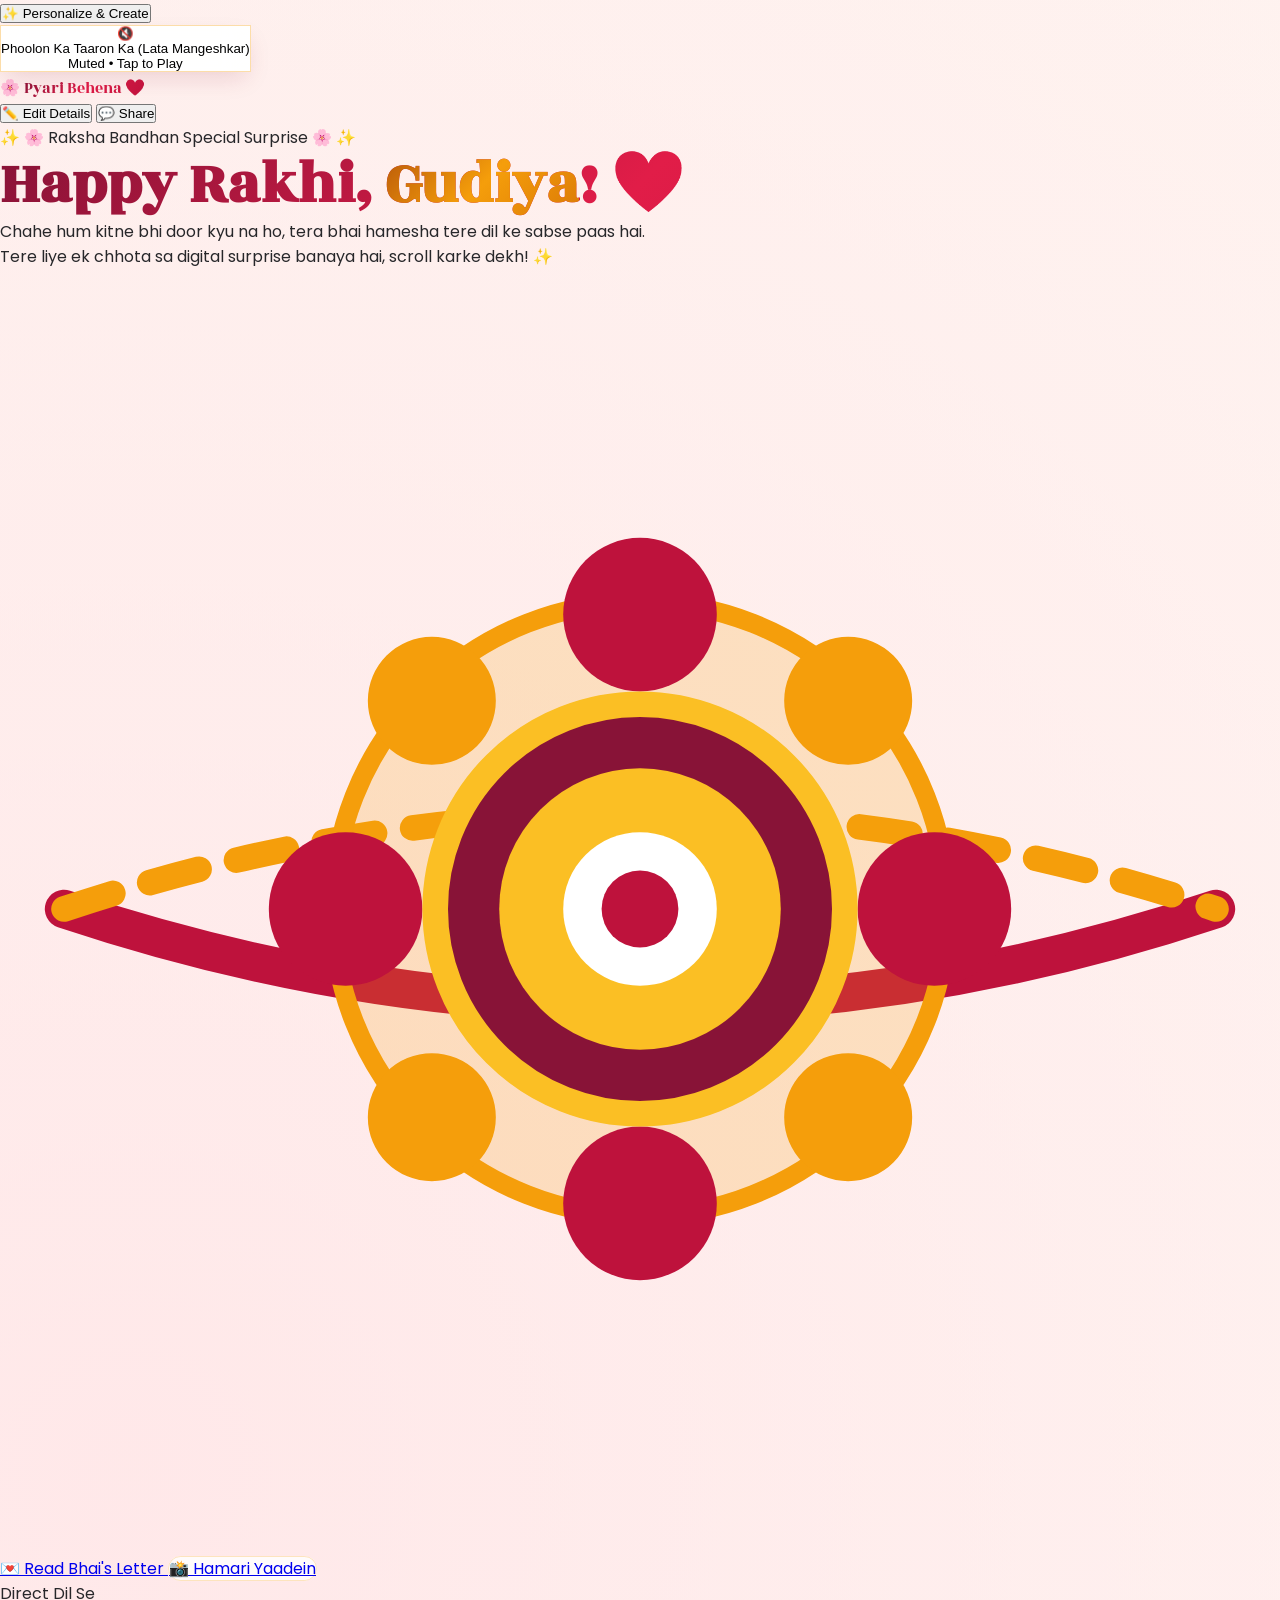
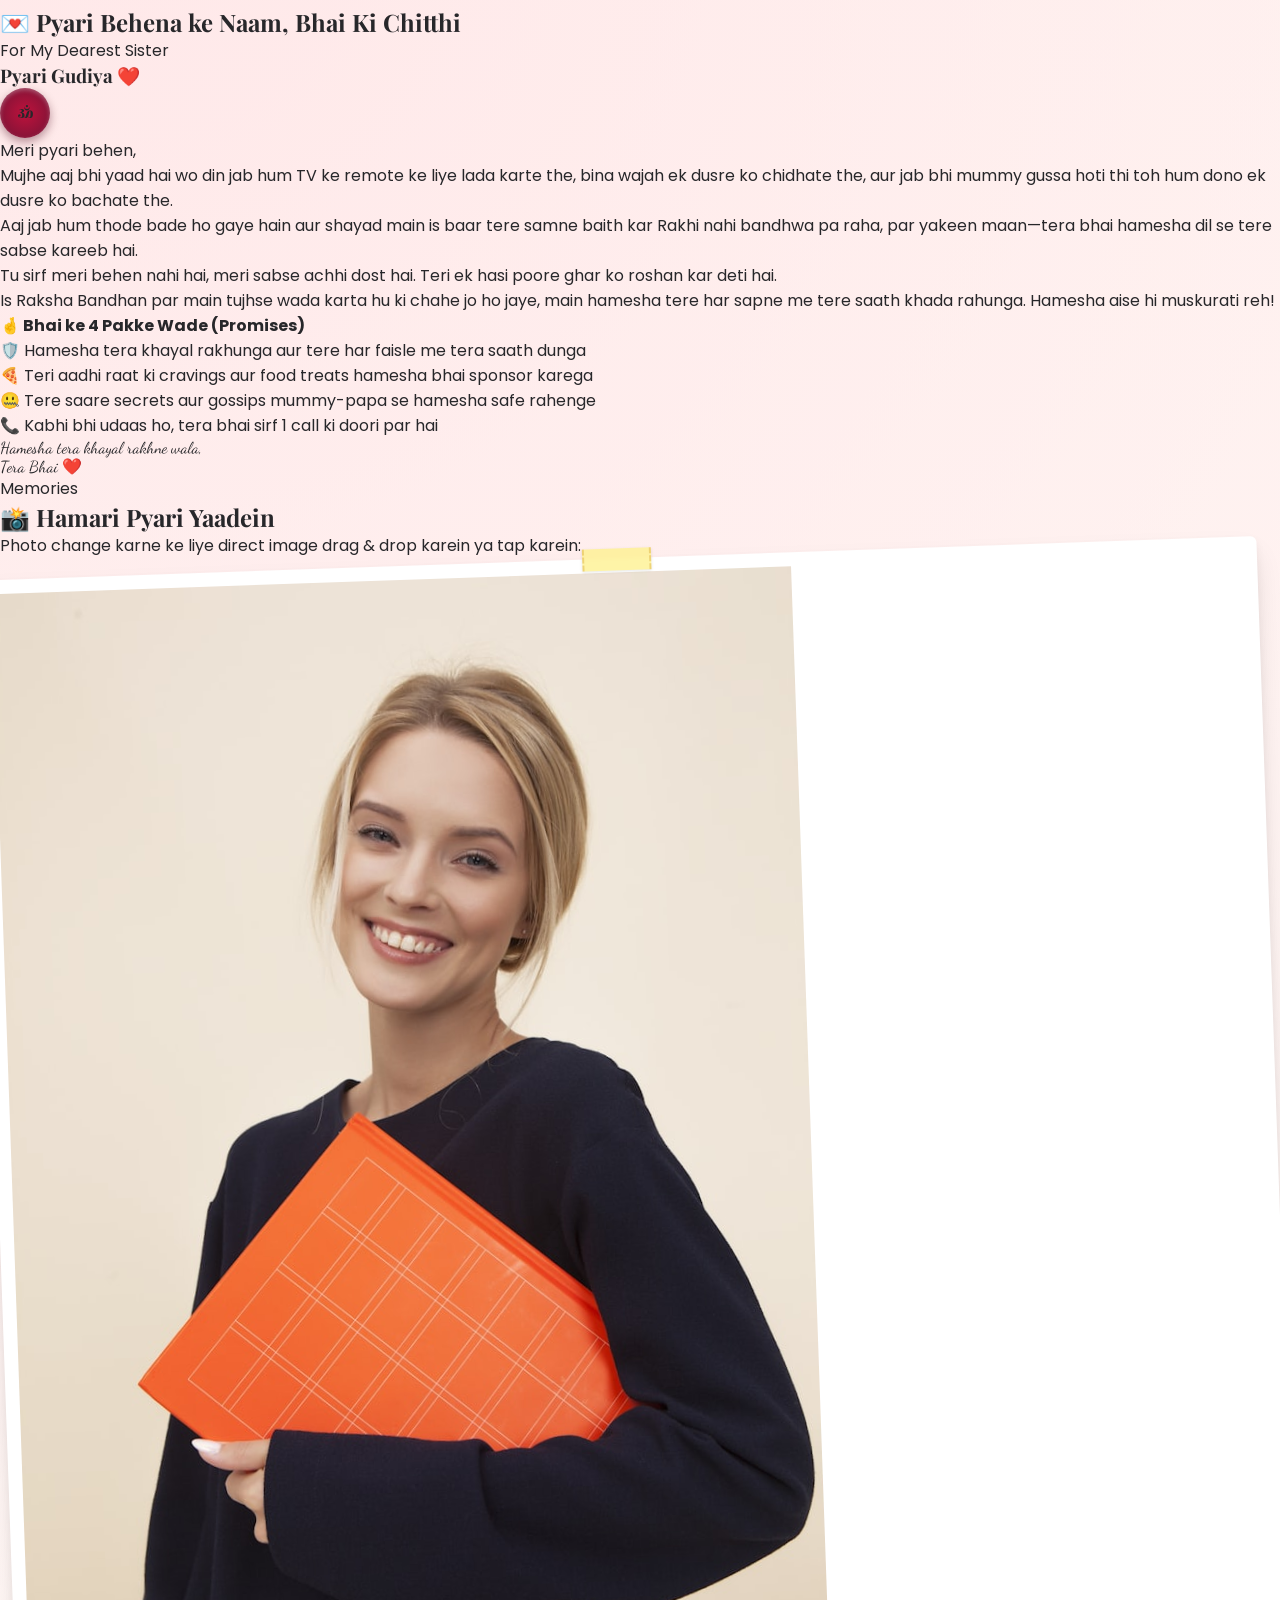
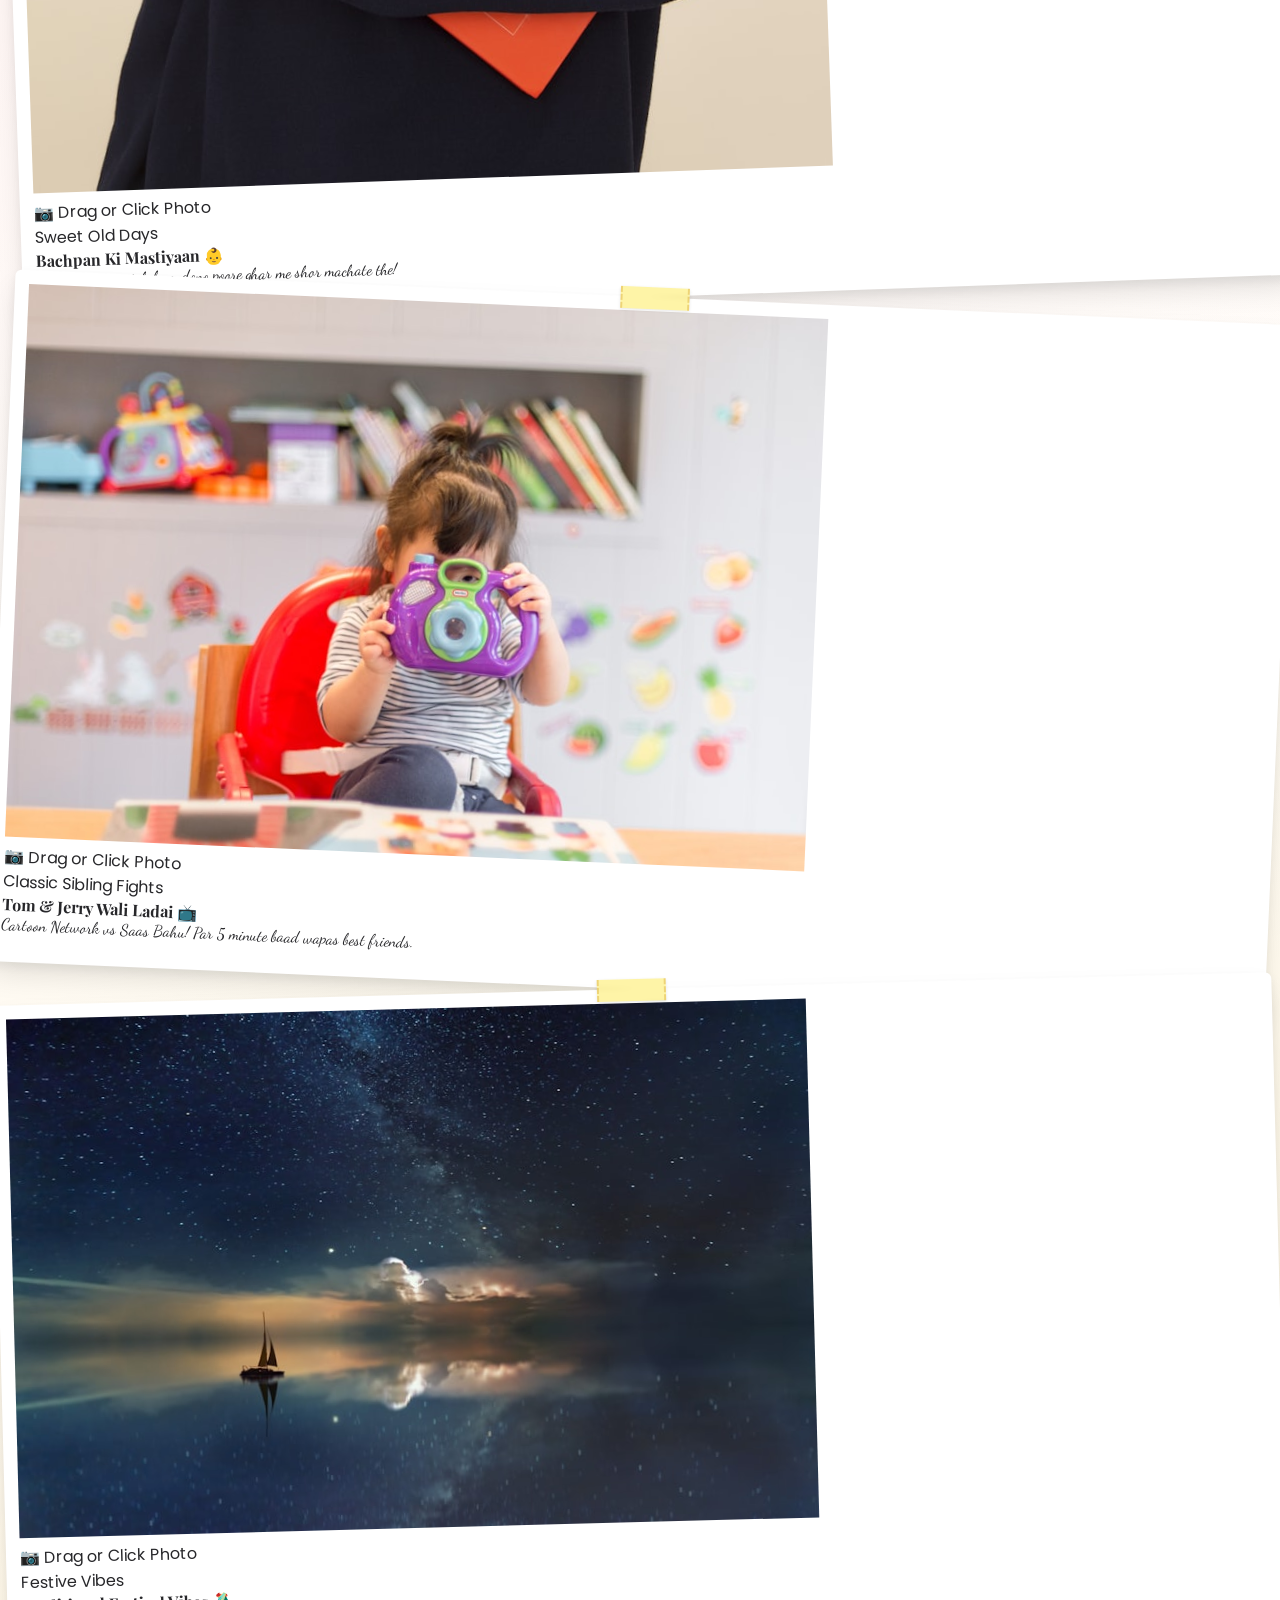
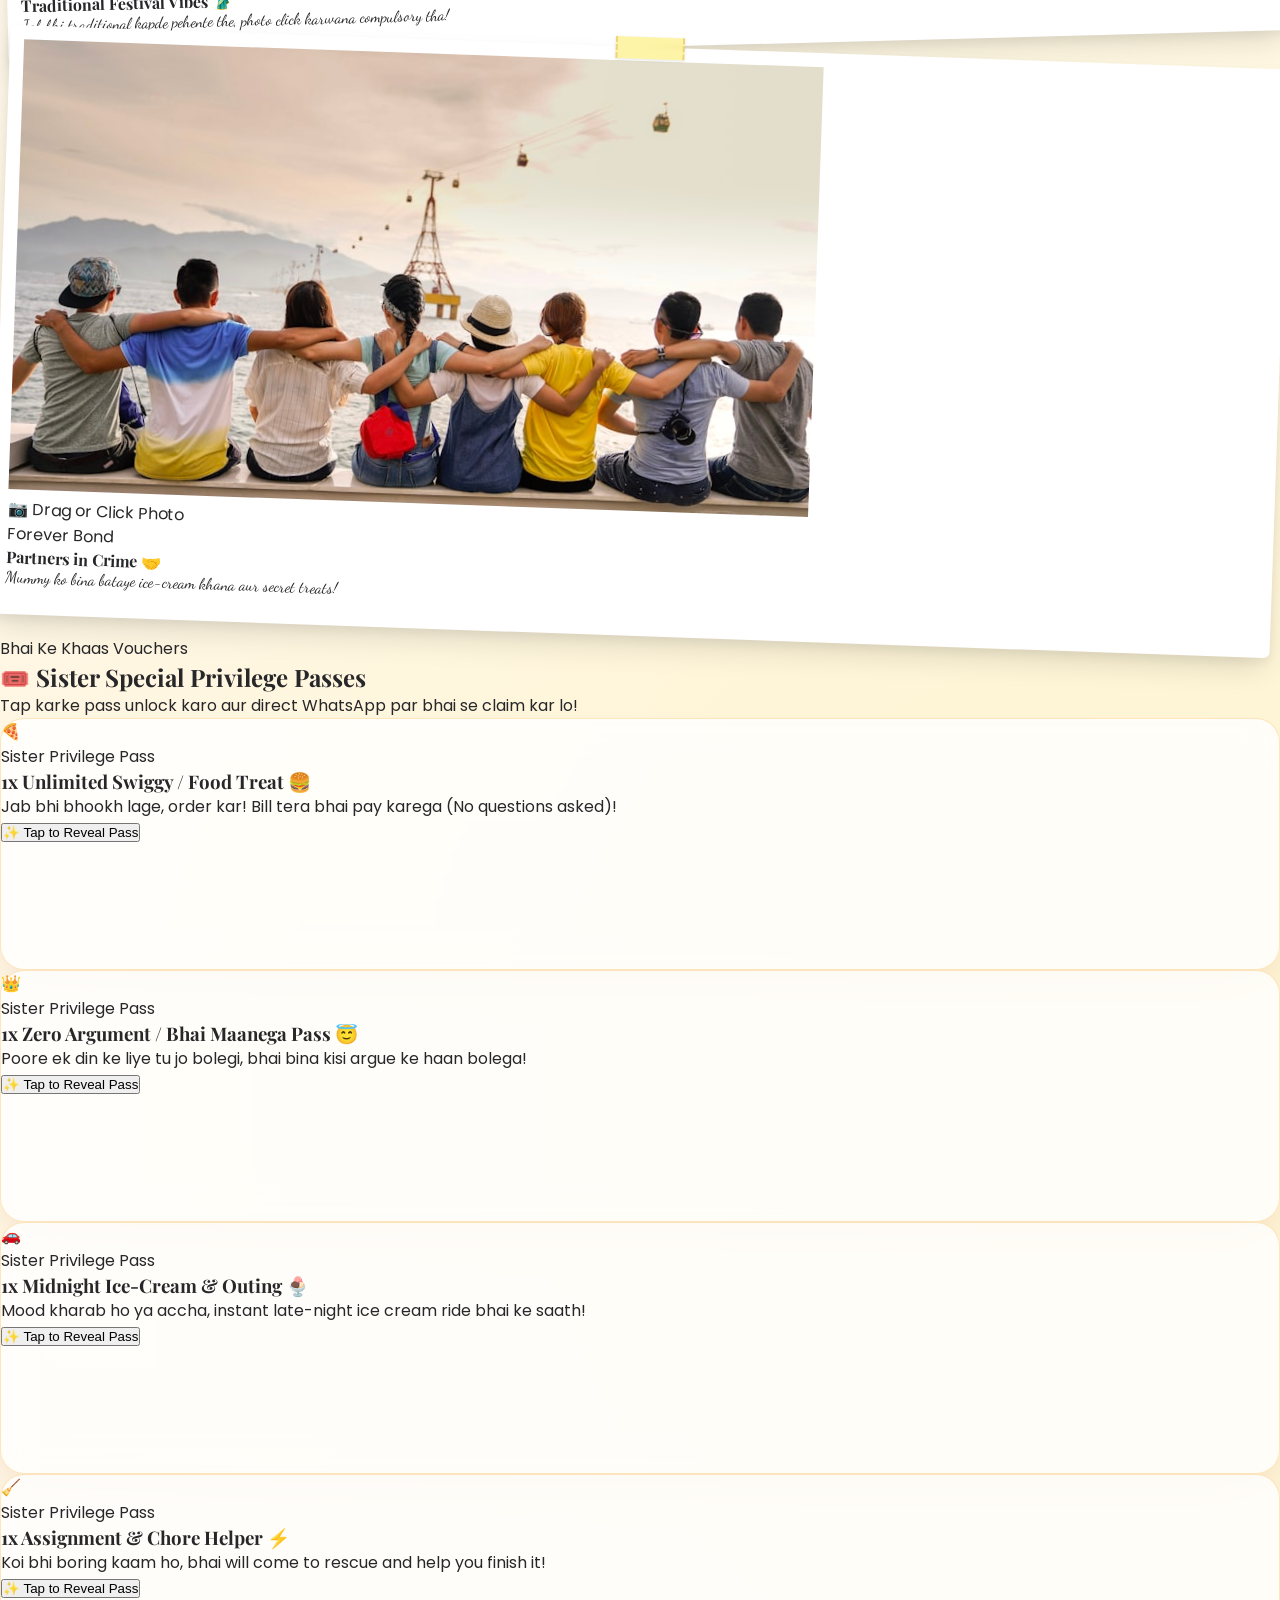
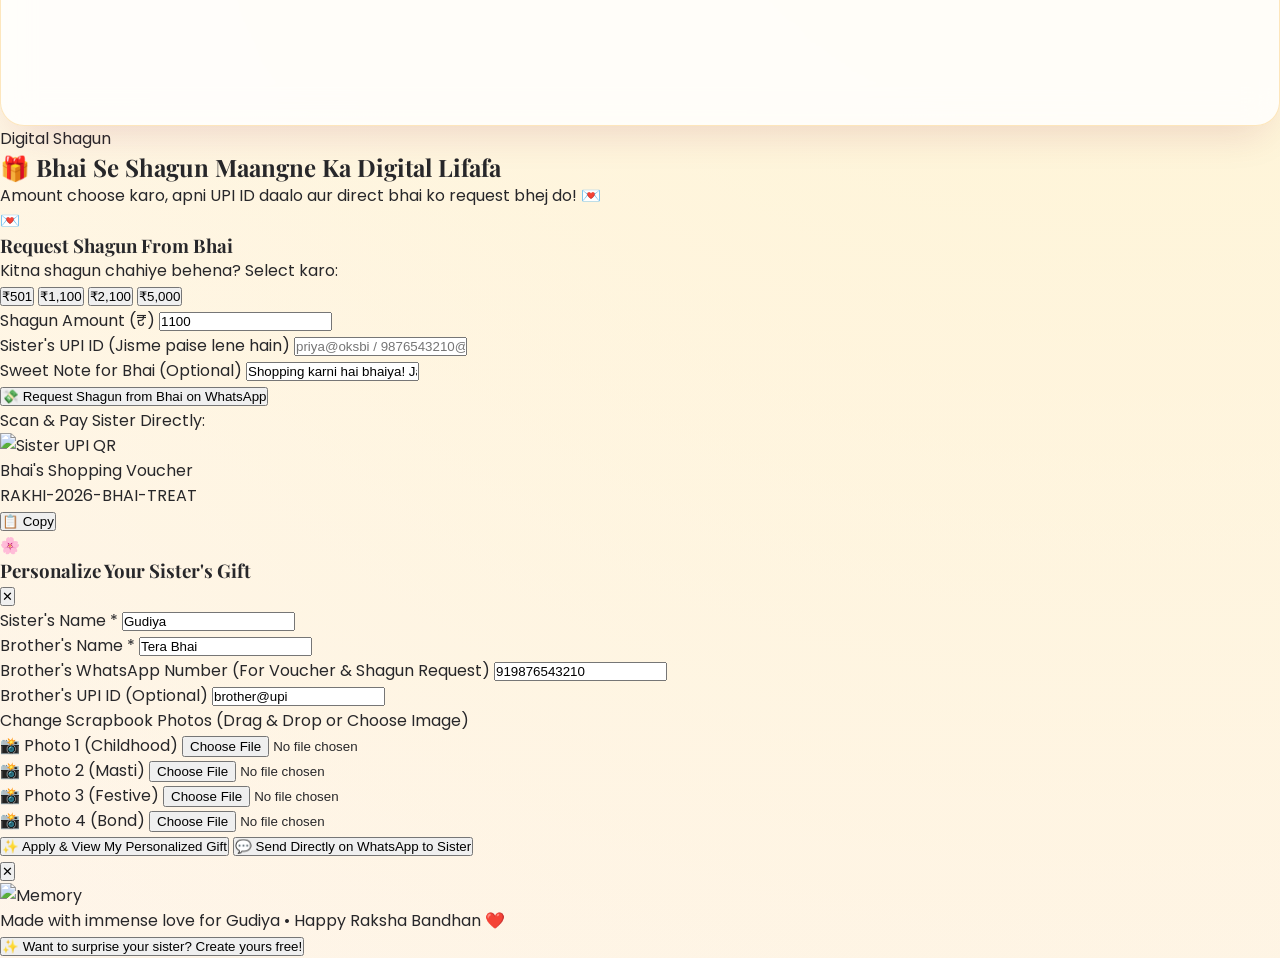
==== index.html @ a9d1ea38 "Add native Drag & Drop photo replacement and interactive Shagun UPI Request system with 1-tap auto-p" ====
<!DOCTYPE html>
<html lang="en">
<head>
  <meta charset="UTF-8">
  <meta name="viewport" content="width=device-width, initial-scale=1.0">
  <title>Happy Raksha Bandhan, Meri Pyari Behena! 🌸</title>

  <!-- Primary Meta Tags -->
  <meta name="title" content="Happy Raksha Bandhan, Meri Pyari Behena! 🌸">
  <meta name="description" content="A special digital Raksha Bandhan surprise from your brother with lots of love, memories, and treat vouchers!">
  <meta name="theme-color" content="#881337">

  <!-- Open Graph / Facebook / WhatsApp -->
  <meta property="og:type" content="website">
  <meta property="og:url" content="https://givemehat.github.io/PyariBehena/">
  <meta property="og:title" content="Happy Raksha Bandhan, Meri Pyari Behena! 🌸">
  <meta property="og:description" content="A special digital Raksha Bandhan surprise from your brother with lots of love, memories, and treat vouchers!">
  <meta property="og:image" content="assets/images/photo1.jpg">

  <!-- Twitter -->
  <meta property="twitter:card" content="summary_large_image">
  <meta property="twitter:url" content="https://givemehat.github.io/PyariBehena/">
  <meta property="twitter:title" content="Happy Raksha Bandhan, Meri Pyari Behena! 🌸">
  <meta property="twitter:description" content="A special digital Raksha Bandhan surprise from your brother with lots of love, memories, and treat vouchers!">
  <meta property="twitter:image" content="assets/images/photo1.jpg">

  <!-- Google Fonts -->
  <link rel="preconnect" href="https://fonts.googleapis.com">
  <link rel="preconnect" href="https://fonts.gstatic.com" crossorigin>
  <link href="https://fonts.googleapis.com/css2?family=Cinzel+Decorative:wght@700&family=Dancing+Script:wght@600;700&family=Playfair+Display:ital,wght@0,600;0,800;1,400&family=Poppins:wght@300;400;500;600;700&family=Rozha+One&display=swap" rel="stylesheet">

  <!-- Tailwind CSS CDN -->
  <script src="https://cdn.tailwindcss.com"></script>
  <script>
    tailwind.config = {
      theme: {
        extend: {
          colors: {
            maroon: {
              700: '#be123c',
              800: '#881337',
              900: '#4c0519',
            },
            gold: {
              400: '#fbbf24',
              500: '#f59e0b',
              600: '#d97706',
            }
          }
        }
      }
    }
  </script>

  <!-- Canvas Confetti CDN -->
  <script src="https://cdn.jsdelivr.net/npm/canvas-confetti@1.9.3/dist/confetti.browser.min.js"></script>

  <!-- Custom Stylesheets -->
  <link rel="stylesheet" href="css/style.css">
  <link rel="stylesheet" href="css/animations.css">
</head>

<body class="festive-bg relative text-zinc-800 antialiased selection:bg-rose-500 selection:text-white pb-20">

  <!-- Falling Flower Petals Canvas -->
  <canvas id="petalCanvas"></canvas>

  <!-- ==========================================
       FLOATING PERSONALIZE & CREATE BUTTON
       ========================================== -->
  <div class="fixed bottom-5 left-5 z-50">
    <button onclick="window.rakhiApp.openPersonalizeModal()" class="px-4 py-2.5 bg-gradient-to-r from-rose-700 to-amber-600 hover:from-rose-800 hover:to-amber-700 text-white font-bold text-xs rounded-full shadow-2xl flex items-center gap-2 border border-amber-300 hover:scale-105 active:scale-95 transition-all">
      <span class="text-sm">✨</span>
      <span>Personalize & Create</span>
    </button>
  </div>

  <!-- ==========================================
       FLOATING SIBLING SOUNDTRACK
       ========================================== -->
  <div class="fixed bottom-5 right-5 z-50">
    <button id="floatingAudioToggle" class="audio-player-pill px-4 py-2.5 rounded-full flex items-center gap-3 border shadow-xl hover:scale-105 active:scale-95 transition-all bg-white/95">
      <div id="audioStatusIcon" class="text-xl">🎵</div>
      <div class="text-left hidden sm:block">
        <p id="audioTrackTitle" class="text-[10px] uppercase font-bold tracking-wider text-rose-600 truncate max-w-[140px]">Phoolon Ka Taaron Ka</p>
        <p id="audioButtonSubtext" class="text-xs font-semibold text-zinc-700">Playing • Tap to Mute</p>
      </div>
    </button>
  </div>

  <!-- ==========================================
       TOP BAR
       ========================================== -->
  <header class="w-full sticky top-0 z-40 backdrop-blur-md bg-white/80 border-b border-amber-200/50 px-4 py-3.5 shadow-sm">
    <div class="max-w-4xl mx-auto flex items-center justify-between">
      <div class="flex items-center gap-2">
        <span class="text-2xl animate-spin-slow">🌸</span>
        <span class="font-decorative text-lg md:text-xl font-bold maroon-gradient-text">
          Pyari Behena <span class="text-amber-600 text-sm font-sans font-semibold">❤️</span>
        </span>
      </div>

      <div class="flex items-center gap-3">
        <button onclick="window.rakhiApp.openPersonalizeModal()" class="px-3 py-1.5 bg-rose-50 hover:bg-rose-100 text-rose-700 border border-rose-200 text-xs font-bold rounded-lg transition flex items-center gap-1">
          <span>✏️</span> Edit Details
        </button>
        <button onclick="window.rakhiApp.shareOnWhatsApp()" class="hidden sm:flex items-center gap-1 px-3 py-1.5 bg-emerald-600 hover:bg-emerald-700 text-white text-xs font-bold rounded-lg shadow transition">
          <span>💬</span> Share
        </button>
      </div>
    </div>
  </header>

  <!-- ==========================================
       HERO: PERSONAL BROTHER GREETING
       ========================================== -->
  <section class="relative max-w-4xl mx-auto pt-10 pb-12 px-4 text-center">
    <!-- Heartfelt Sibling Badge -->
    <div class="inline-flex items-center gap-2 px-4 py-1.5 rounded-full bg-gradient-to-r from-rose-100 via-amber-50 to-rose-100 border border-amber-300 shadow-sm text-xs font-semibold text-rose-800 mb-5 animate-float">
      <span>✨</span>
      <span id="heroBadgeText" class="conf-relation-badge">World's Best Sister Ever 👑</span>
      <span>✨</span>
    </div>

    <!-- Main Heading (Fluid Responsive) -->
    <h1 id="heroHeading" class="fluid-heading font-bold font-decorative maroon-gradient-text tracking-wide mb-3">
      Happy Rakhi, <span class="conf-sister-name gold-gradient-text">Gudiya</span>! 🌸
    </h1>

    <p id="heroTagline" class="text-base sm:text-lg text-zinc-700 font-medium max-w-xl mx-auto mb-2 leading-relaxed">
      Chahe hum kitne bhi door kyu na ho, tera bhai hamesha tere dil ke sabse paas hai! ❤️
    </p>

    <p id="heroSubtext" class="text-xs sm:text-sm text-zinc-500 max-w-md mx-auto mb-6 italic">
      Tere liye ek chhota sa digital surprise banaya hai, scroll karke dekh... ✨
    </p>

    <!-- Silk Rakhi SVG Animation -->
    <div class="relative w-44 h-44 md:w-52 md:h-52 mx-auto my-2 flex items-center justify-center">
      <div class="absolute inset-0 rounded-full bg-gradient-to-tr from-amber-400/30 to-rose-400/30 blur-2xl animate-pulse-gold"></div>
      <div class="relative z-10 animate-float">
        <svg class="w-40 h-40 md:w-48 md:h-48 drop-shadow-2xl" viewBox="0 0 200 200" fill="none" xmlns="http://www.w3.org/2000/svg">
          <path d="M10 100 Q 100 130 190 100" stroke="#be123c" stroke-width="6" stroke-linecap="round" />
          <path d="M10 100 Q 100 70 190 100" stroke="#f59e0b" stroke-width="4" stroke-linecap="round" stroke-dasharray="8 6" />
          
          <circle cx="100" cy="100" r="48" fill="#f59e0b" fill-opacity="0.2" stroke="#f59e0b" stroke-width="3" />
          <g transform="rotate(0 100 100)">
            <circle cx="100" cy="54" r="12" fill="#be123c" />
            <circle cx="100" cy="146" r="12" fill="#be123c" />
            <circle cx="54" cy="100" r="12" fill="#be123c" />
            <circle cx="146" cy="100" r="12" fill="#be123c" />
          </g>
          <g transform="rotate(45 100 100)">
            <circle cx="100" cy="54" r="10" fill="#f59e0b" />
            <circle cx="100" cy="146" r="10" fill="#f59e0b" />
            <circle cx="54" cy="100" r="10" fill="#f59e0b" />
            <circle cx="146" cy="100" r="10" fill="#f59e0b" />
          </g>

          <circle cx="100" cy="100" r="32" fill="#881337" stroke="#fbbf24" stroke-width="4" />
          <circle cx="100" cy="100" r="22" fill="#fbbf24" />
          <circle cx="100" cy="100" r="12" fill="#ffffff" />
          <circle cx="100" cy="100" r="6" fill="#be123c" />
        </svg>
      </div>
    </div>

    <!-- Action Buttons -->
    <div class="flex flex-wrap items-center justify-center gap-3.5 mt-4">
      <a href="#letterSection" class="px-6 py-3 bg-gradient-to-r from-rose-600 to-amber-500 hover:from-rose-700 hover:to-amber-600 text-white font-semibold text-xs sm:text-sm rounded-full shadow-lg hover:shadow-xl transition-all transform hover:-translate-y-0.5 flex items-center gap-2">
        <span>💌 Read Bhai's Letter</span>
      </a>
      <a href="#memoriesSection" class="px-6 py-3 glass-card text-rose-800 font-semibold text-xs sm:text-sm rounded-full border border-amber-300 hover:border-rose-400 hover:bg-rose-50 transition-all flex items-center gap-2">
        <span>📸 Hamari Yaadein</span>
      </a>
    </div>
  </section>

  <!-- ==========================================
       "EK PYARA SA SANDESH" - BHAI KI CHITTHI
       ========================================== -->
  <section id="letterSection" class="max-w-3xl mx-auto py-12 px-4">
    <div class="text-center mb-6">
      <span class="text-xs font-bold uppercase tracking-widest text-rose-700 bg-rose-100 px-3 py-1 rounded-full border border-rose-300">
        Direct Dil Se
      </span>
      <h2 class="text-2xl sm:text-3xl font-bold font-heading text-zinc-900 mt-2">
        💌 Pyari Behena ke Naam, Bhai Ki Chitthi
      </h2>
    </div>

    <div class="relative bg-[#fffdfa] rounded-3xl p-6 sm:p-10 border-2 border-amber-200 shadow-xl">
      <!-- Letter Header -->
      <div class="flex items-center justify-between border-b border-amber-100 pb-3 mb-5">
        <div>
          <span id="letterTag" class="text-[10px] font-bold uppercase tracking-wider text-rose-600 bg-rose-50 px-2.5 py-0.5 rounded border border-rose-200">
            For My Dearest Sister
          </span>
          <h3 class="font-heading font-bold text-base sm:text-lg text-zinc-900 mt-1">
            Pyari <span class="conf-sister-name">Gudiya</span> ❤️
          </h3>
        </div>
        <div class="wax-seal" title="Seal of Love">
          <span class="text-white font-decorative font-bold text-sm">ॐ</span>
        </div>
      </div>

      <!-- Letter Body -->
      <div id="letterBodyContent" class="space-y-3.5 text-zinc-700 leading-relaxed font-sans text-sm sm:text-base">
        <!-- Dynamic paragraphs from config.js -->
      </div>

      <!-- Brotherly Promises -->
      <div class="mt-6 pt-5 border-t border-dashed border-amber-200">
        <h4 id="letterPromisesHeader" class="text-xs font-bold uppercase tracking-wider text-amber-800 mb-2.5">
          🤞 Bhai ke 4 Pakke Wade (Promises)
        </h4>
        <ul id="letterPromisesList" class="grid grid-cols-1 sm:grid-cols-2 gap-2.5">
          <!-- Dynamic promises from config.js -->
        </ul>
      </div>

      <!-- Signature -->
      <div class="mt-7 text-right font-handwriting">
        <p class="text-zinc-500 text-xs sm:text-sm">Hamesha tera khayal rakhne wala,</p>
        <p id="letterSignature" class="conf-brother-name text-2xl sm:text-3xl font-bold text-rose-700 mt-0.5">
          Tera Bhai ❤️
        </p>
      </div>
    </div>
  </section>

  <!-- ==========================================
       HAMARI YAADEIN (DRAG & DROP POLAROID SCRAPBOOK)
       ========================================== -->
  <section id="memoriesSection" class="max-w-5xl mx-auto py-12 px-4">
    <div class="text-center mb-8">
      <span class="text-xs font-bold uppercase tracking-widest text-amber-700 bg-amber-100 px-3 py-1 rounded-full border border-amber-300">
        Memories
      </span>
      <h2 class="text-2xl sm:text-3xl font-bold font-heading text-zinc-900 mt-2">
        📸 Hamari Pyari Yaadein
      </h2>
      <p class="text-xs sm:text-sm text-zinc-600 max-w-md mx-auto mt-1">
        Photo change karne ke liye direct image drag & drop karein ya tap karein:
      </p>
    </div>

    <div id="memoriesGrid" class="grid grid-cols-1 sm:grid-cols-2 lg:grid-cols-4 gap-6">
      <!-- Dynamic memories rendered via js/app.js with drag & drop support -->
    </div>
  </section>

  <!-- ==========================================
       BHAI KE VOUCHERS (SISTER PASSES)
       ========================================== -->
  <section id="vouchersSection" class="max-w-4xl mx-auto py-12 px-4">
    <div class="text-center mb-8">
      <span class="text-xs font-bold uppercase tracking-widest text-rose-700 bg-rose-100 px-3 py-1 rounded-full border border-rose-300">
        Bhai Ke Khaas Vouchers
      </span>
      <h2 class="text-2xl sm:text-3xl font-bold font-heading text-zinc-900 mt-2">
        🎟️ Sister Special Privilege Passes
      </h2>
      <p class="text-xs sm:text-sm text-zinc-600 max-w-md mx-auto mt-1">
        Tap karke pass unlock karo aur direct WhatsApp par bhai se claim kar lo!
      </p>
    </div>

    <div id="couponsGrid" class="grid grid-cols-1 sm:grid-cols-2 lg:grid-cols-4 gap-5">
      <!-- Dynamic vouchers from coupons.js -->
    </div>
  </section>

  <!-- ==========================================
       SMART SHAGUN COLLECTOR (UPI REQUEST & GREETING)
       ========================================== -->
  <section id="shagunSection" class="max-w-3xl mx-auto py-12 px-4">
    <div class="text-center mb-6">
      <span class="text-xs font-bold uppercase tracking-widest text-emerald-700 bg-emerald-100 px-3 py-1 rounded-full border border-emerald-300">
        Digital Shagun
      </span>
      <h2 class="text-2xl sm:text-3xl font-bold font-heading text-zinc-900 mt-2">
        🎁 Bhai Se Shagun Maangne Ka Digital Lifafa
      </h2>
      <p class="text-xs sm:text-sm text-zinc-600 max-w-md mx-auto mt-1">
        Amount choose karo, apni UPI ID daalo aur direct bhai ko request bhej do! 💌
      </p>
    </div>

    <!-- Smart Shagun Card -->
    <div class="bg-gradient-to-br from-amber-500 via-rose-600 to-amber-700 p-1 rounded-3xl shadow-xl max-w-lg mx-auto">
      <div class="bg-[#fffdfa] rounded-[22px] p-6 sm:p-8 text-center space-y-5">
        
        <div class="w-14 h-14 mx-auto rounded-full bg-gradient-to-tr from-amber-400 to-rose-500 flex items-center justify-center text-2xl shadow-md text-white">
          💌
        </div>

        <div>
          <h3 class="text-lg font-bold font-heading text-zinc-900">Request Shagun From Bhai</h3>
          <p class="text-xs text-zinc-600 mt-0.5">Kitna shagun chahiye behena? Select karo:</p>
        </div>

        <!-- Quick Amount Pills -->
        <div class="flex flex-wrap items-center justify-center gap-2">
          <button type="button" onclick="window.rakhiApp.selectShagunAmount(501)" class="shagun-amt-btn px-3 py-1.5 rounded-full border border-amber-300 bg-amber-50 hover:bg-rose-100 text-xs font-bold text-rose-800 transition">
            ₹501
          </button>
          <button type="button" onclick="window.rakhiApp.selectShagunAmount(1100)" class="shagun-amt-btn px-3 py-1.5 rounded-full border border-amber-300 bg-amber-50 hover:bg-rose-100 text-xs font-bold text-rose-800 transition">
            ₹1,100
          </button>
          <button type="button" onclick="window.rakhiApp.selectShagunAmount(2100)" class="shagun-amt-btn px-3 py-1.5 rounded-full border border-amber-300 bg-amber-50 hover:bg-rose-100 text-xs font-bold text-rose-800 transition">
            ₹2,100
          </button>
          <button type="button" onclick="window.rakhiApp.selectShagunAmount(5000)" class="shagun-amt-btn px-3 py-1.5 rounded-full border border-amber-300 bg-amber-50 hover:bg-rose-100 text-xs font-bold text-rose-800 transition">
            ₹5,000
          </button>
        </div>

        <!-- Amount & Sister UPI Input -->
        <div class="space-y-2.5 text-left">
          <div>
            <label class="block text-[11px] font-semibold text-zinc-600 mb-1">Shagun Amount (₹)</label>
            <input type="number" id="shagunReqAmount" value="1100" class="w-full p-2.5 rounded-xl border border-amber-200 text-sm font-bold text-rose-800 focus:outline-none focus:border-rose-500 bg-amber-50/50">
          </div>
          <div>
            <label class="block text-[11px] font-semibold text-zinc-600 mb-1">Sister's UPI ID (Jisme paise lene hain)</label>
            <input type="text" id="sisterUpiId" placeholder="priya@oksbi / 9876543210@paytm" class="w-full p-2.5 rounded-xl border border-amber-200 text-xs focus:outline-none focus:border-rose-500 bg-amber-50/50">
          </div>
          <div>
            <label class="block text-[11px] font-semibold text-zinc-600 mb-1">Sweet Note for Bhai (Optional)</label>
            <input type="text" id="shagunSisterNote" value="Shopping karni hai bhaiya! Jaldi shagun bhejo! 🛍️❤️" class="w-full p-2.5 rounded-xl border border-amber-200 text-xs focus:outline-none focus:border-rose-500 bg-amber-50/50">
          </div>
        </div>

        <!-- Action Button: Send Shagun Request to Bhai via WhatsApp with Auto-Payable Link -->
        <button type="button" onclick="window.rakhiApp.sendShagunRequestToBhai()" class="w-full py-3 bg-gradient-to-r from-rose-600 to-amber-500 hover:from-rose-700 hover:to-amber-600 text-white font-bold text-xs sm:text-sm rounded-xl shadow-lg transition flex items-center justify-center gap-2">
          <span>💸</span> Request Shagun from Bhai on WhatsApp
        </button>

        <!-- Sister's Live UPI QR Container -->
        <div id="sisterQrContainer" class="hidden border-t border-amber-100 pt-4 animate-fadeIn">
          <p class="text-xs font-bold text-emerald-800 mb-2">Scan & Pay Sister Directly:</p>
          <div class="w-32 h-32 mx-auto bg-white p-2 rounded-xl border border-amber-200 shadow-md">
            <img id="sisterLiveQrImg" src="" alt="Sister UPI QR" class="w-full h-full object-contain">
          </div>
        </div>

        <!-- Gift Voucher Code Box -->
        <div class="border-t border-amber-100 pt-4">
          <div class="p-3 bg-amber-50 rounded-xl border-2 border-dashed border-amber-300 flex items-center justify-between">
            <div class="text-left">
              <span class="text-[9px] font-bold text-zinc-400 uppercase">Bhai's Shopping Voucher</span>
              <div id="shagunGiftCode" class="text-xs sm:text-sm font-extrabold text-rose-700 font-mono tracking-wider">
                RAKHI-2026-BHAI-TREAT
              </div>
            </div>
            <button onclick="window.rakhiApp.copyShagunCode()" class="px-3 py-1 bg-rose-600 hover:bg-rose-700 text-white text-xs font-semibold rounded-lg shadow">
              📋 Copy
            </button>
          </div>
        </div>

      </div>
    </div>
  </section>

  <!-- ==========================================
       PERSONALIZE & CREATE MODAL (DRAG & DROP UPLOADS)
       ========================================== -->
  <div id="personalizeModal" class="hidden fixed inset-0 z-50 bg-black/80 backdrop-blur-md items-center justify-center p-4 overflow-y-auto">
    <div class="relative max-w-lg w-full bg-white rounded-3xl p-6 shadow-2xl space-y-5 my-8 animate-fadeIn max-h-[90vh] overflow-y-auto border-2 border-amber-300">
      
      <div class="flex items-center justify-between border-b pb-3">
        <div class="flex items-center gap-2">
          <span class="text-2xl">🌸</span>
          <h3 class="font-heading font-bold text-lg text-zinc-900">Personalize Your Sister's Gift</h3>
        </div>
        <button onclick="window.rakhiApp.closePersonalizeModal()" class="w-8 h-8 rounded-full bg-zinc-100 text-zinc-600 hover:bg-zinc-200 flex items-center justify-center font-bold">
          ✕
        </button>
      </div>

      <!-- Quick Form -->
      <div class="space-y-4 text-left">
        <div class="grid grid-cols-1 sm:grid-cols-2 gap-3">
          <div>
            <label class="block text-xs font-semibold text-zinc-600 mb-1">Sister's Name *</label>
            <input type="text" id="modalSisterName" value="Gudiya" class="w-full p-2.5 rounded-xl border text-xs focus:border-rose-500 focus:outline-none">
          </div>
          <div>
            <label class="block text-xs font-semibold text-zinc-600 mb-1">Brother's Name *</label>
            <input type="text" id="modalBrotherName" value="Tera Bhai" class="w-full p-2.5 rounded-xl border text-xs focus:border-rose-500 focus:outline-none">
          </div>
        </div>

        <div>
          <label class="block text-xs font-semibold text-zinc-600 mb-1">Brother's WhatsApp Number (For Voucher & Shagun Request)</label>
          <input type="text" id="modalWhatsappNumber" value="919876543210" placeholder="919876543210" class="w-full p-2.5 rounded-xl border text-xs focus:border-rose-500 focus:outline-none">
        </div>

        <div>
          <label class="block text-xs font-semibold text-zinc-600 mb-1">Brother's UPI ID (Optional)</label>
          <input type="text" id="modalBrotherUpi" value="brother@upi" placeholder="yourname@upi" class="w-full p-2.5 rounded-xl border text-xs focus:border-rose-500 focus:outline-none">
        </div>

        <!-- 4 Drag & Drop Photo Uploaders -->
        <div>
          <label class="block text-xs font-semibold text-zinc-600 mb-1.5">Change Scrapbook Photos (Drag & Drop or Choose Image)</label>
          <div class="grid grid-cols-2 gap-2.5">
            <div id="dropzone-0" ondragover="event.preventDefault()" ondrop="window.rakhiApp.handleDropPhoto(0, event)" class="p-3 border-2 border-dashed border-rose-200 rounded-xl bg-rose-50/50 hover:bg-rose-50 text-center transition cursor-pointer">
              <span class="text-[11px] font-bold text-rose-800 block mb-1">📸 Photo 1 (Childhood)</span>
              <input type="file" accept="image/*" onchange="window.rakhiApp.handleModalPhoto(0, event)" class="w-full text-[10px] text-zinc-500 file:py-1 file:px-2 file:rounded file:border-0 file:text-[10px] file:bg-rose-200 file:text-rose-900">
            </div>
            <div id="dropzone-1" ondragover="event.preventDefault()" ondrop="window.rakhiApp.handleDropPhoto(1, event)" class="p-3 border-2 border-dashed border-rose-200 rounded-xl bg-rose-50/50 hover:bg-rose-50 text-center transition cursor-pointer">
              <span class="text-[11px] font-bold text-rose-800 block mb-1">📸 Photo 2 (Masti)</span>
              <input type="file" accept="image/*" onchange="window.rakhiApp.handleModalPhoto(1, event)" class="w-full text-[10px] text-zinc-500 file:py-1 file:px-2 file:rounded file:border-0 file:text-[10px] file:bg-rose-200 file:text-rose-900">
            </div>
            <div id="dropzone-2" ondragover="event.preventDefault()" ondrop="window.rakhiApp.handleDropPhoto(2, event)" class="p-3 border-2 border-dashed border-rose-200 rounded-xl bg-rose-50/50 hover:bg-rose-50 text-center transition cursor-pointer">
              <span class="text-[11px] font-bold text-rose-800 block mb-1">📸 Photo 3 (Festive)</span>
              <input type="file" accept="image/*" onchange="window.rakhiApp.handleModalPhoto(2, event)" class="w-full text-[10px] text-zinc-500 file:py-1 file:px-2 file:rounded file:border-0 file:text-[10px] file:bg-rose-200 file:text-rose-900">
            </div>
            <div id="dropzone-3" ondragover="event.preventDefault()" ondrop="window.rakhiApp.handleDropPhoto(3, event)" class="p-3 border-2 border-dashed border-rose-200 rounded-xl bg-rose-50/50 hover:bg-rose-50 text-center transition cursor-pointer">
              <span class="text-[11px] font-bold text-rose-800 block mb-1">📸 Photo 4 (Bond)</span>
              <input type="file" accept="image/*" onchange="window.rakhiApp.handleModalPhoto(3, event)" class="w-full text-[10px] text-zinc-500 file:py-1 file:px-2 file:rounded file:border-0 file:text-[10px] file:bg-rose-200 file:text-rose-900">
            </div>
          </div>
        </div>
      </div>

      <!-- Action Buttons -->
      <div class="space-y-2 pt-2">
        <button onclick="window.rakhiApp.applyModalChanges()" class="w-full py-3 bg-gradient-to-r from-rose-600 to-amber-500 text-white font-bold text-xs sm:text-sm rounded-xl shadow-lg hover:brightness-110 active:scale-95 transition">
          ✨ Apply & View My Personalized Gift
        </button>
        <button onclick="window.rakhiApp.shareOnWhatsAppFromModal()" class="w-full py-2.5 bg-emerald-600 text-white font-bold text-xs rounded-xl shadow flex items-center justify-center gap-1.5 hover:bg-emerald-700 transition">
          <span>💬</span> Send Directly on WhatsApp to Sister
        </button>
      </div>
    </div>
  </div>

  <!-- ==========================================
       PHOTO LIGHTBOX MODAL
       ========================================== -->
  <div id="photoLightboxModal" class="hidden fixed inset-0 z-50 bg-black/80 backdrop-blur-md items-center justify-center p-4">
    <div class="relative max-w-md w-full bg-white rounded-3xl overflow-hidden shadow-2xl p-4">
      <button id="closeLightboxBtn" class="absolute top-3 right-3 w-8 h-8 rounded-full bg-black/60 text-white flex items-center justify-center hover:bg-black transition-all z-10">
        ✕
      </button>
      <div class="rounded-2xl overflow-hidden aspect-[4/3] bg-zinc-100">
        <img id="lightboxImg" src="" alt="Memory" loading="lazy" class="w-full h-full object-cover">
      </div>
      <div class="mt-3 text-center">
        <span id="lightboxDate" class="text-[10px] font-bold text-rose-600 bg-rose-50 px-2.5 py-0.5 rounded-full"></span>
        <h3 id="lightboxTitle" class="text-base font-bold text-zinc-900 mt-1 font-heading"></h3>
        <p id="lightboxCaption" class="text-sm font-handwriting text-zinc-600 mt-0.5"></p>
      </div>
    </div>
  </div>

  <!-- ==========================================
       VIRAL FOOTER
       ========================================== -->
  <footer class="w-full border-t border-amber-200/60 bg-white/70 backdrop-blur-sm py-6 px-4 text-center text-xs text-zinc-500 mt-8 space-y-2">
    <p class="font-medium text-zinc-700">
      Made with immense love for <span class="conf-sister-name font-bold text-rose-700">Gudiya</span> • Happy Raksha Bandhan ❤️
    </p>
    <div>
      <button onclick="window.rakhiApp.openPersonalizeModal()" class="inline-flex items-center gap-1.5 px-3 py-1 bg-rose-50 hover:bg-rose-100 text-rose-700 border border-rose-200 font-semibold text-[11px] rounded-full shadow-sm transition">
        <span>✨</span> Want to surprise your sister? Create yours free!
      </button>
    </div>
  </footer>

  <!-- Scripts -->
  <script src="config.js"></script>
  <script src="js/audio.js"></script>
  <script src="js/effects.js"></script>
  <script src="js/coupons.js"></script>
  <script src="js/app.js"></script>

</body>
</html>
---- css/style.css ----
/* ===================================================================
   🌸 PYARI BEHENA - RAKSHA BANDHAN MASTER STYLES 🌸
   =================================================================== */

:root {
  --primary-maroon: #881337;
  --primary-burgundy: #4c0519;
  --festive-gold: #f59e0b;
  --festive-amber: #d97706;
  --accent-gold-light: #fde68a;
  --silk-cream: #fffdfa;
  --soft-rose: #ffe4e6;
  --glass-bg: rgba(255, 255, 255, 0.82);
  --glass-border: rgba(245, 158, 11, 0.25);
  --glass-shadow: 0 20px 40px -15px rgba(136, 19, 55, 0.15);
}

* {
  box-sizing: border-box;
  margin: 0;
  padding: 0;
  -webkit-tap-highlight-color: transparent;
}

html {
  scroll-behavior: smooth;
  font-family: 'Poppins', sans-serif;
  color: #27272a;
  background-color: #fffaf0;
}

body {
  overflow-x: hidden;
  position: relative;
  min-height: 100vh;
}

/* Background Mandala & Festive Gradients */
.festive-bg {
  background: radial-gradient(circle at 10% 20%, rgba(255, 228, 230, 0.8) 0%, transparent 40%),
              radial-gradient(circle at 90% 80%, rgba(254, 243, 199, 0.8) 0%, transparent 40%),
              radial-gradient(circle at 50% 50%, rgba(255, 253, 250, 1) 0%, rgba(254, 242, 242, 0.6) 100%);
}

/* Typography Helpers with Dynamic Scaling */
.font-decorative {
  font-family: 'Rozha One', 'Cinzel Decorative', serif;
}

.font-handwriting {
  font-family: 'Dancing Script', cursive;
}

.font-heading {
  font-family: 'Playfair Display', serif;
}

/* Fluid Auto-fit Headings */
.fluid-heading {
  font-size: clamp(1.75rem, 5vw + 1rem, 3.75rem);
  line-height: 1.15;
}

/* Glassmorphism Card Style */
.glass-card {
  background: var(--glass-bg);
  backdrop-filter: blur(16px);
  -webkit-backdrop-filter: blur(16px);
  border: 1px solid var(--glass-border);
  box-shadow: var(--glass-shadow);
  border-radius: 1.5rem;
  transition: transform 0.3s cubic-bezier(0.34, 1.56, 0.64, 1), box-shadow 0.3s ease;
}

.gold-gradient-text {
  background: linear-gradient(135deg, #b45309 0%, #f59e0b 50%, #d97706 100%);
  -webkit-background-clip: text;
  -webkit-text-fill-color: transparent;
}

.maroon-gradient-text {
  background: linear-gradient(135deg, #881337 0%, #e11d48 50%, #be123c 100%);
  -webkit-background-clip: text;
  -webkit-text-fill-color: transparent;
}

/* Floating Audio Player Widget */
.audio-player-pill {
  backdrop-filter: blur(12px);
  background: rgba(255, 255, 255, 0.95);
  border: 1px solid rgba(245, 158, 11, 0.35);
  box-shadow: 0 10px 25px -5px rgba(136, 19, 55, 0.15);
  transition: all 0.3s ease;
}

.audio-player-pill:hover {
  transform: translateY(-2px);
  box-shadow: 0 15px 30px -5px rgba(136, 19, 55, 0.25);
}

/* Polaroid Card Styles */
.polaroid {
  background: #ffffff;
  padding: 14px 14px 28px 14px;
  box-shadow: 0 15px 30px -5px rgba(0, 0, 0, 0.12), 0 5px 10px rgba(0, 0, 0, 0.05);
  border-radius: 6px;
  transition: all 0.4s cubic-bezier(0.175, 0.885, 0.32, 1.275);
  position: relative;
}

.polaroid::before {
  content: '';
  position: absolute;
  top: -10px;
  left: 50%;
  transform: translateX(-50%);
  width: 65px;
  height: 22px;
  background-color: rgba(254, 240, 138, 0.75);
  box-shadow: 0 1px 3px rgba(0,0,0,0.1);
  backdrop-filter: blur(2px);
  border-left: 2px dashed rgba(202, 138, 4, 0.3);
  border-right: 2px dashed rgba(202, 138, 4, 0.3);
  z-index: 10;
}

.polaroid:hover {
  transform: scale(1.04) rotate(0deg) !important;
  z-index: 20;
  box-shadow: 0 25px 40px -10px rgba(136, 19, 55, 0.25);
}

/* In-Place Live Edit Mode Styling */
.edit-mode-active [contenteditable="true"] {
  outline: 2px dashed #f59e0b !important;
  outline-offset: 4px;
  background-color: rgba(254, 243, 199, 0.25);
  border-radius: 6px;
  cursor: text;
  transition: background-color 0.2s ease;
}

.edit-mode-active [contenteditable="true"]:hover {
  background-color: rgba(254, 243, 199, 0.5);
}

.edit-mode-active [contenteditable="true"]:focus {
  outline: 2px solid #e11d48 !important;
  background-color: #ffffff;
}

.photo-upload-overlay {
  transition: opacity 0.25s ease;
}

.polaroid:hover .photo-upload-overlay {
  opacity: 1;
}

/* Wax Seal Envelope */
.wax-seal {
  width: 50px;
  height: 50px;
  background: radial-gradient(circle, #be123c 0%, #881337 70%, #4c0519 100%);
  border-radius: 50%;
  box-shadow: 0 4px 10px rgba(76, 5, 25, 0.4), inset 0 2px 4px rgba(255, 255, 255, 0.3);
  display: flex;
  align-items: center;
  justify-content: center;
  cursor: pointer;
  transition: transform 0.3s ease;
}

.wax-seal:hover {
  transform: scale(1.12) rotate(8deg);
}

/* Canvas Overlay for Flower Petals & Sparkles */
#petalCanvas {
  position: fixed;
  top: 0;
  left: 0;
  width: 100vw;
  height: 100vh;
  pointer-events: none;
  z-index: 20;
}
---- css/animations.css ----
/* ===================================================================
   🌸 PYARI BEHENA - RAKSHA BANDHAN ANIMATIONS & KEYFRAMES 🌸
   =================================================================== */

@keyframes pulseGold {
  0%, 100% {
    box-shadow: 0 0 15px rgba(245, 158, 11, 0.4), inset 0 0 10px rgba(245, 158, 11, 0.2);
    transform: scale(1);
  }
  50% {
    box-shadow: 0 0 30px rgba(245, 158, 11, 0.8), inset 0 0 20px rgba(245, 158, 11, 0.4);
    transform: scale(1.03);
  }
}

@keyframes floatSlow {
  0%, 100% {
    transform: translateY(0px) rotate(0deg);
  }
  50% {
    transform: translateY(-12px) rotate(2deg);
  }
}

@keyframes floatReverse {
  0%, 100% {
    transform: translateY(0px) rotate(0deg);
  }
  50% {
    transform: translateY(12px) rotate(-2deg);
  }
}

@keyframes spinSlow {
  0% {
    transform: rotate(0deg);
  }
  100% {
    transform: rotate(360deg);
  }
}

@keyframes aartiRevolve {
  0% {
    transform: rotate(0deg) translateX(30px) rotate(0deg);
  }
  100% {
    transform: rotate(360deg) translateX(30px) rotate(-360deg);
  }
}

@keyframes shimmer {
  0% {
    background-position: -200% 0;
  }
  100% {
    background-position: 200% 0;
  }
}

@keyframes bounceSubtle {
  0%, 100% {
    transform: translateY(0);
  }
  50% {
    transform: translateY(-8px);
  }
}

@keyframes ribbonPop {
  0% {
    transform: scale(0.6) rotate(-15deg);
    opacity: 0;
  }
  70% {
    transform: scale(1.1) rotate(5deg);
    opacity: 1;
  }
  100% {
    transform: scale(1) rotate(0deg);
    opacity: 1;
  }
}

@keyframes tilakGlow {
  0% {
    transform: scale(0);
    opacity: 0;
  }
  50% {
    transform: scale(1.4);
    opacity: 1;
    box-shadow: 0 0 25px #ef4444;
  }
  100% {
    transform: scale(1);
    opacity: 1;
    box-shadow: 0 0 10px #ef4444;
  }
}

@keyframes rakhiTie {
  0% {
    transform: scale(0.2) rotate(-90deg);
    opacity: 0;
  }
  60% {
    transform: scale(1.15) rotate(10deg);
    opacity: 1;
  }
  100% {
    transform: scale(1) rotate(0deg);
    opacity: 1;
  }
}

/* Utility Animation Classes */
.animate-float {
  animation: floatSlow 4s infinite ease-in-out;
}

.animate-float-reverse {
  animation: floatReverse 4.5s infinite ease-in-out;
}

.animate-spin-slow {
  animation: spinSlow 20s linear infinite;
}

.animate-bounce-subtle {
  animation: bounceSubtle 2.5s infinite ease-in-out;
}

.animate-pulse-gold {
  animation: pulseGold 2s infinite ease-in-out;
}

.animate-shimmer {
  background: linear-gradient(90deg, rgba(255,255,255,0) 0%, rgba(255,255,255,0.6) 50%, rgba(255,255,255,0) 100%);
  background-size: 200% 100%;
  animation: shimmer 2.5s infinite;
}

.animate-tilak {
  animation: tilakGlow 0.6s cubic-bezier(0.34, 1.56, 0.64, 1) forwards;
}

.animate-rakhi {
  animation: rakhiTie 0.8s cubic-bezier(0.34, 1.56, 0.64, 1) forwards;
}

/* Interactive Card Flip */
.flip-card-inner {
  transition: transform 0.6s cubic-bezier(0.4, 0, 0.2, 1);
  transform-style: preserve-3d;
}

.flip-card-inner.flipped {
  transform: rotateY(180deg);
}

.flip-card-front, .flip-card-back {
  backface-visibility: hidden;
  -webkit-backface-visibility: hidden;
}

.flip-card-back {
  transform: rotateY(180deg);
}

/* Modal Open Animations */
.modal-enter {
  opacity: 0;
  transform: scale(0.9) translateY(20px);
}

.modal-enter-active {
  opacity: 1;
  transform: scale(1) translateY(0);
  transition: all 0.3s cubic-bezier(0.34, 1.56, 0.64, 1);
}
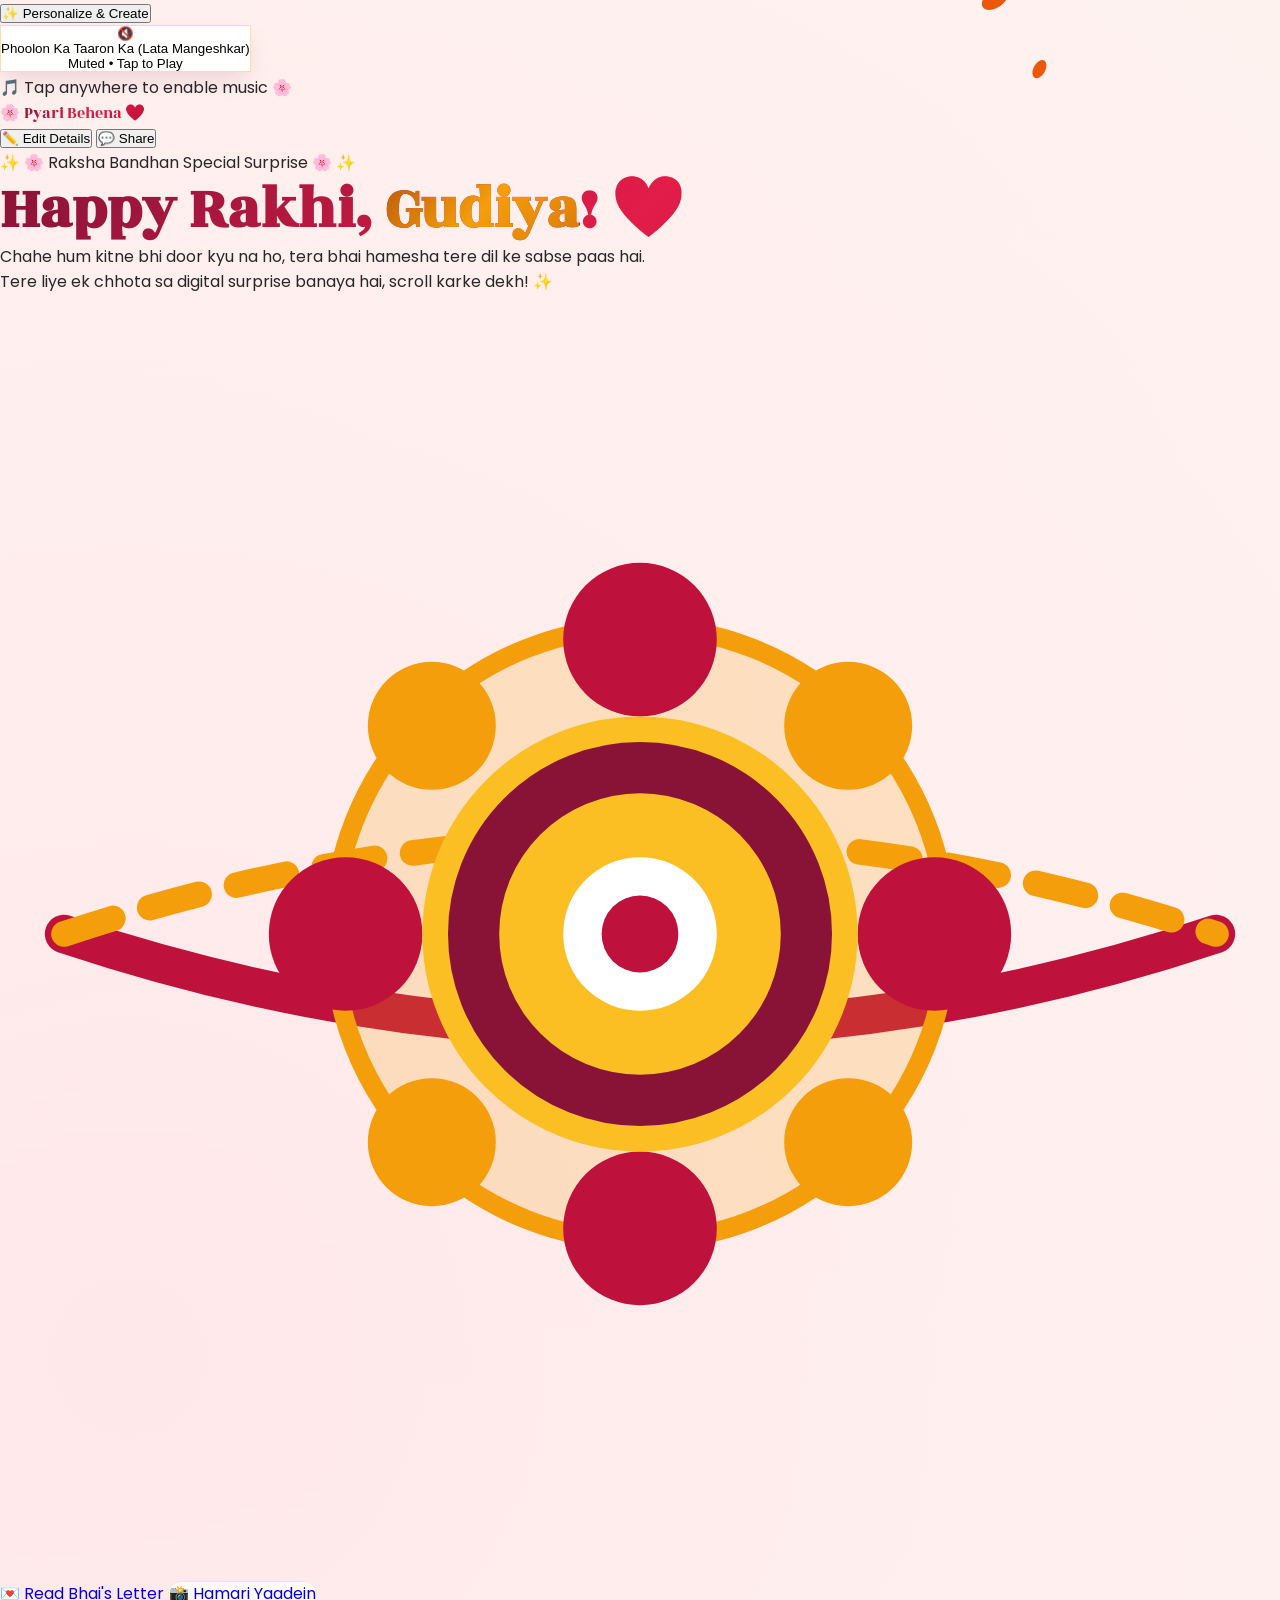
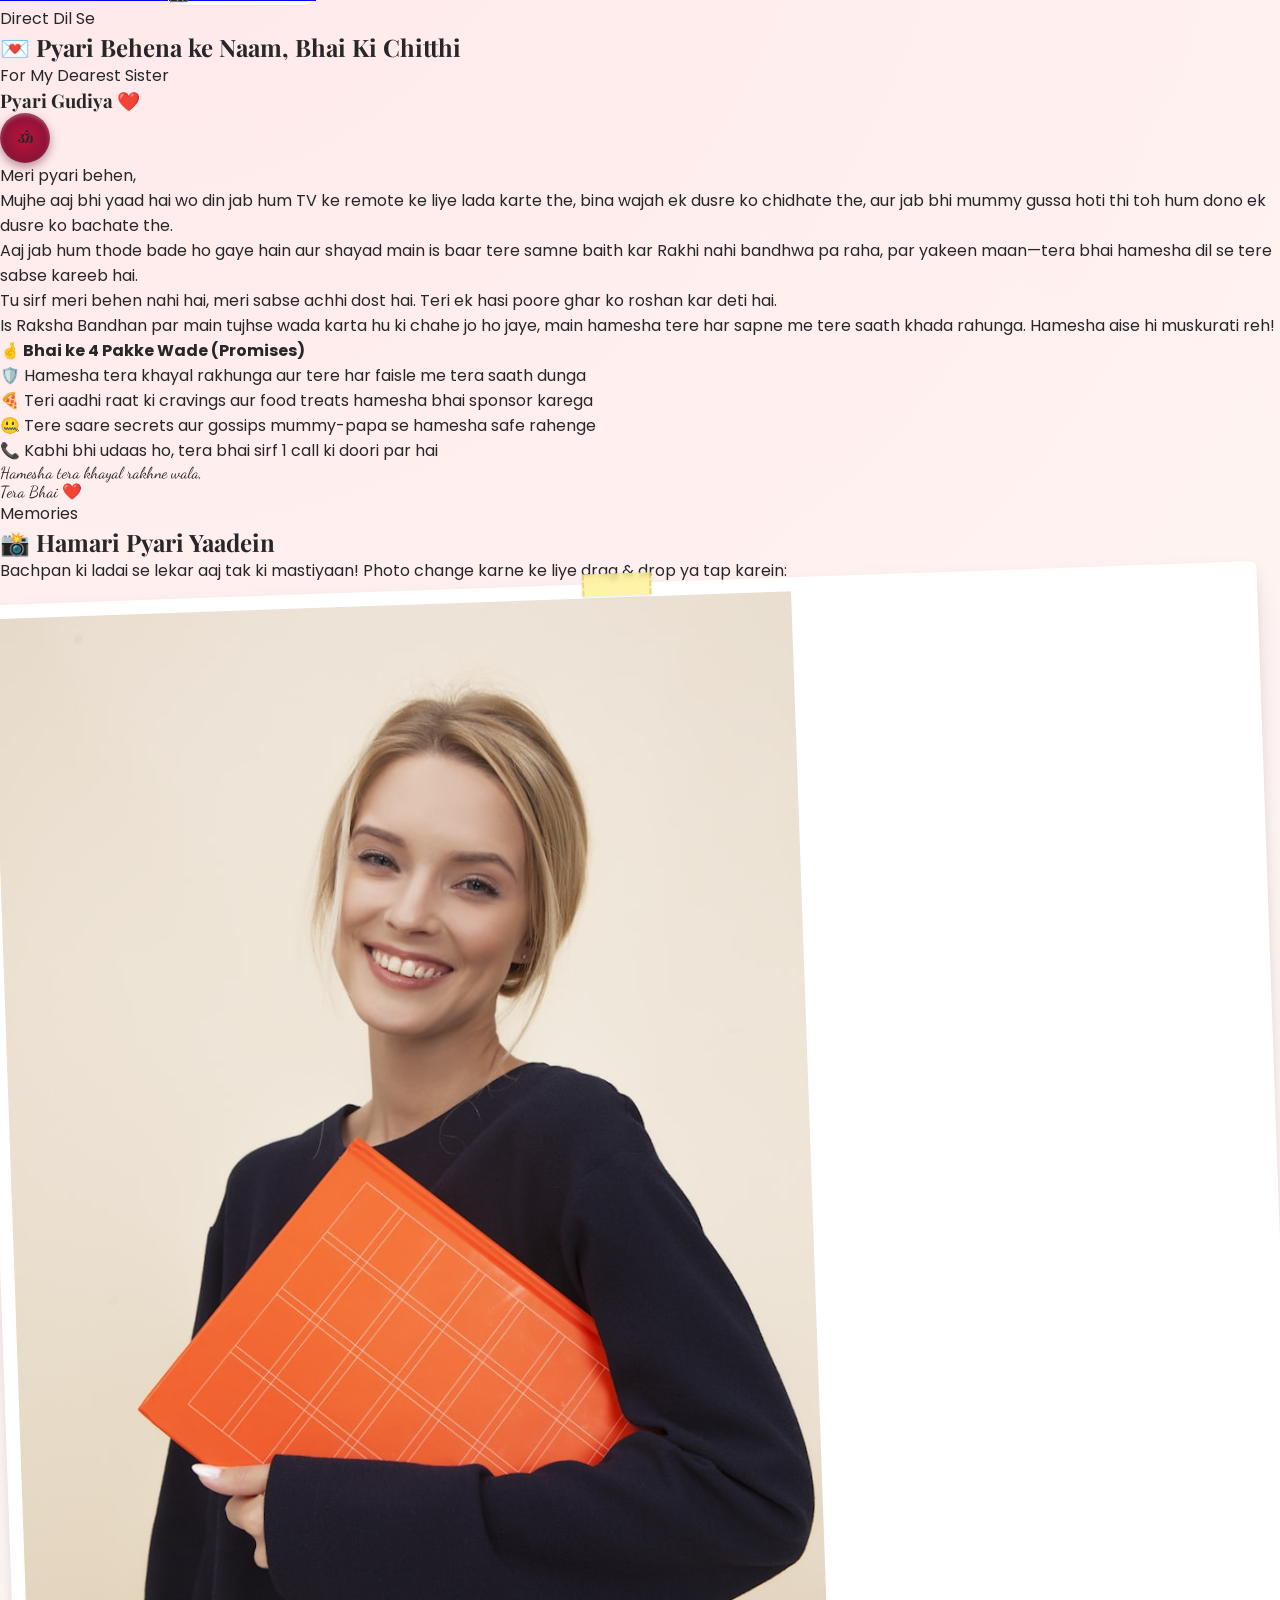
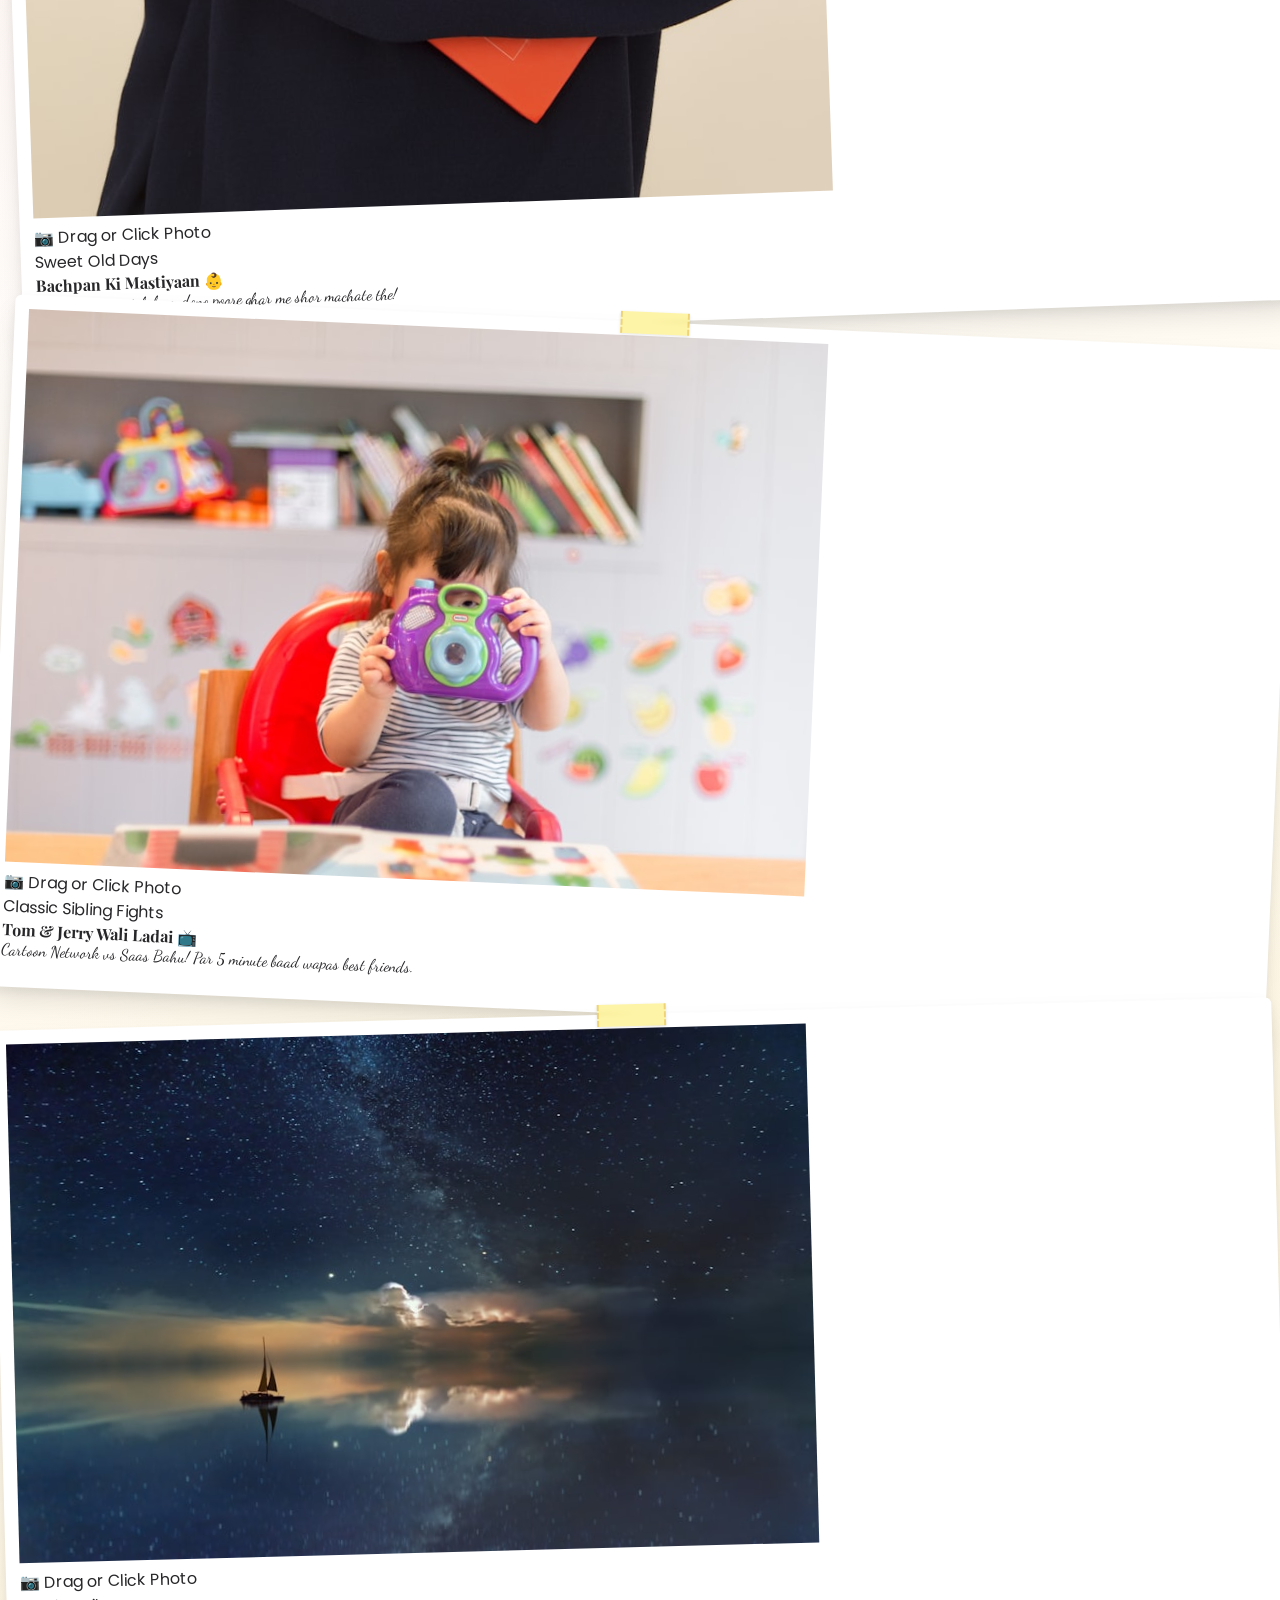
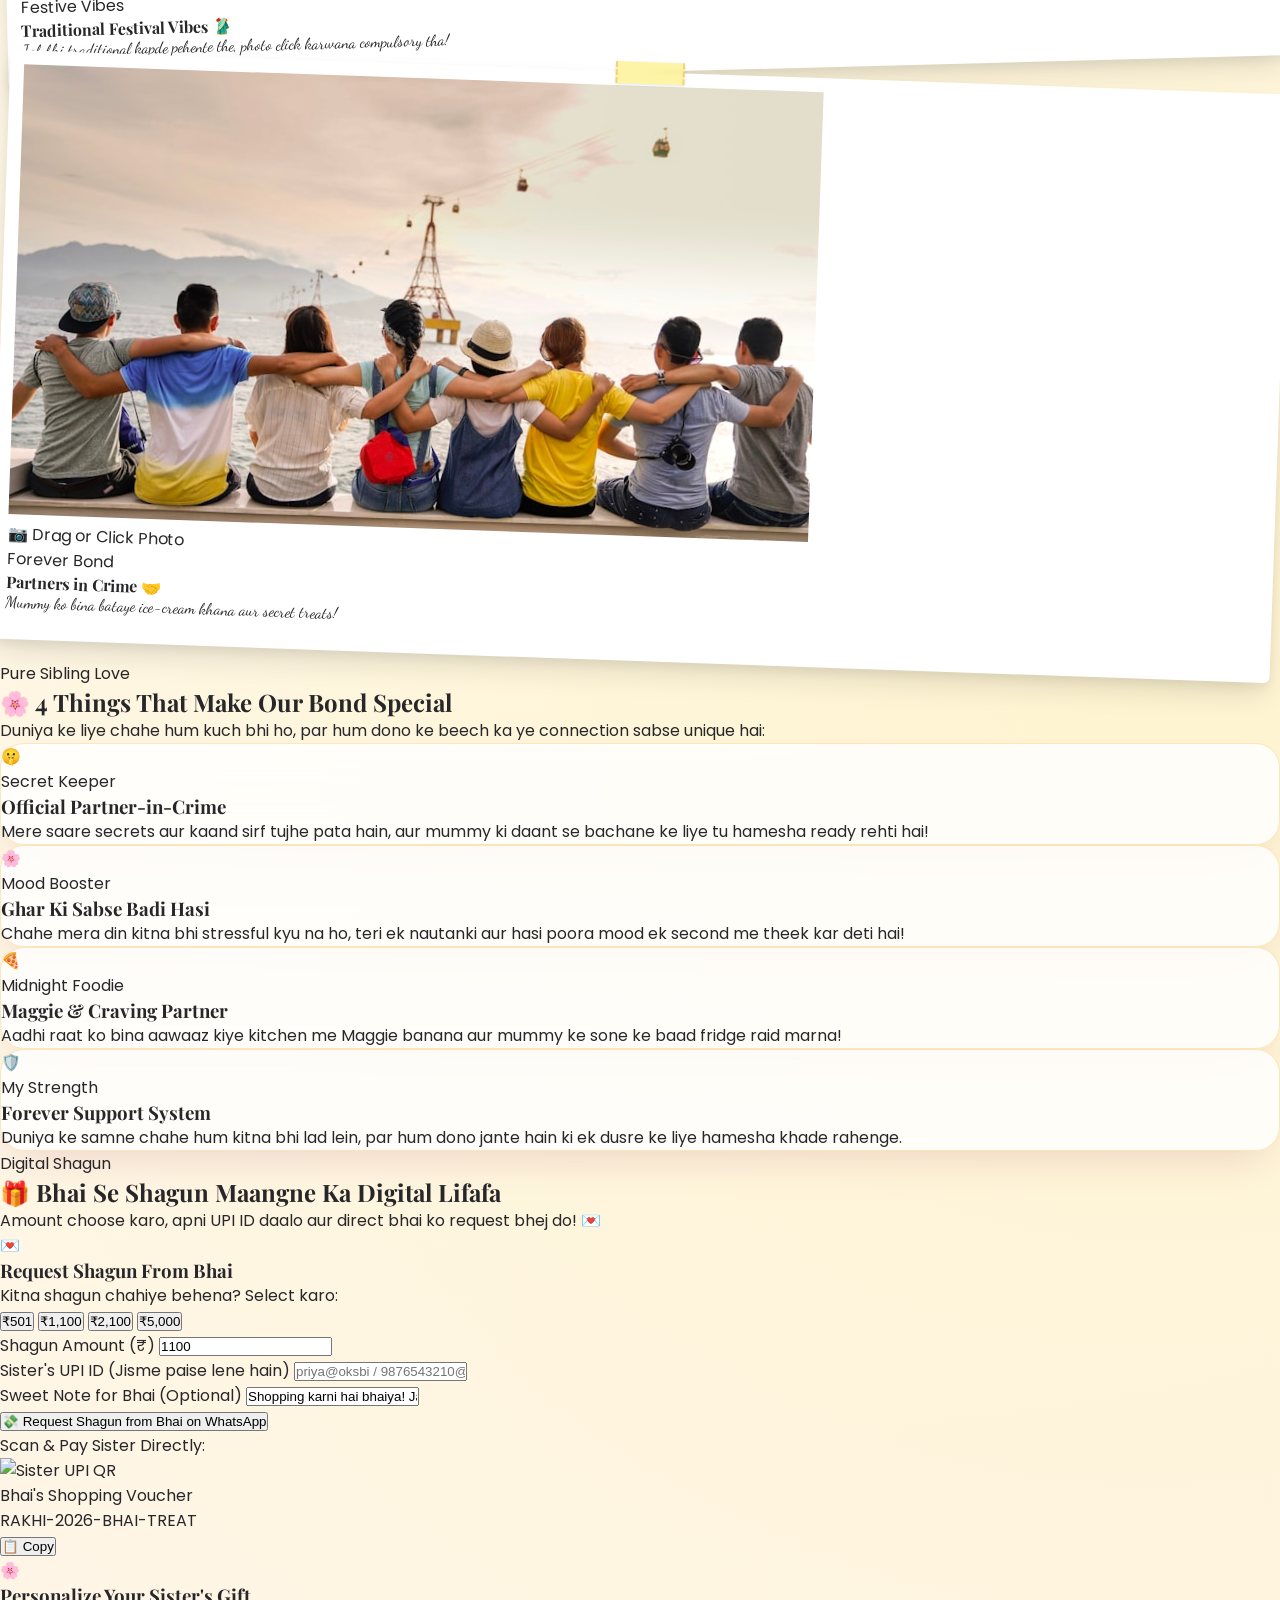
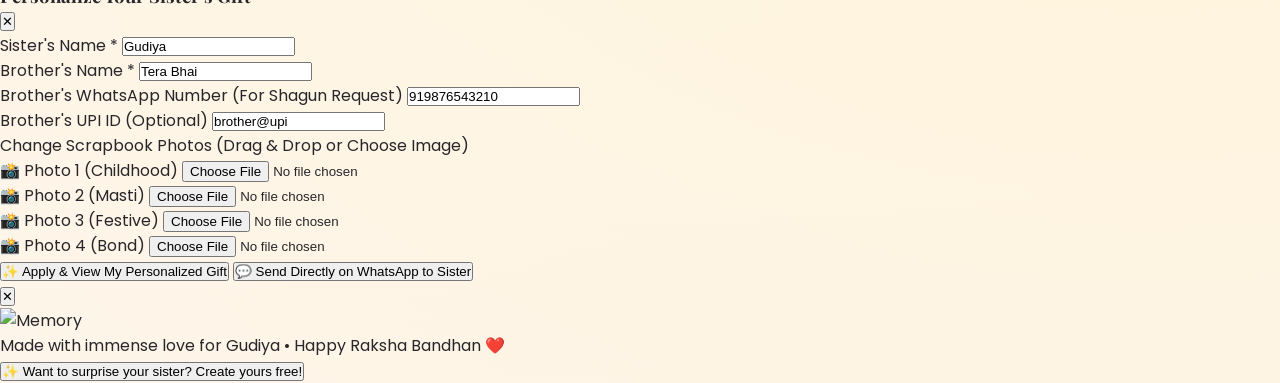
==== commit d76eef3a: "Replace gimmicky privilege passes with heartfelt Sibling Traits and bonding moments section" ====
--- a/index.html
+++ b/index.html
@@ -89,6 +89,17 @@
   </div>
 
   <!-- ==========================================
+       AUTOPLAY UNLOCK PROMPT TOAST
+       ========================================== -->
+  <div id="musicPromptToast" class="hidden opacity-0 fixed top-4 left-1/2 -translate-x-1/2 z-50 transition-opacity duration-500 max-w-sm w-[90%] pointer-events-none">
+    <div class="bg-zinc-900/90 text-white backdrop-blur-md px-4 py-2 rounded-full shadow-2xl flex items-center justify-center gap-2 text-xs font-medium border border-white/20 text-center animate-bounce-subtle">
+      <span>🎵</span>
+      <span>Tap anywhere to enable music</span>
+      <span>🌸</span>
+    </div>
+  </div>
+
+  <!-- ==========================================
        TOP BAR
        ========================================== -->
   <header class="w-full sticky top-0 z-40 backdrop-blur-md bg-white/80 border-b border-amber-200/50 px-4 py-3.5 shadow-sm">
@@ -242,33 +253,33 @@
         📸 Hamari Pyari Yaadein
       </h2>
       <p class="text-xs sm:text-sm text-zinc-600 max-w-md mx-auto mt-1">
-        Photo change karne ke liye direct image drag & drop karein ya tap karein:
+        Bachpan ki ladai se lekar aaj tak ki mastiyaan! Photo change karne ke liye drag & drop ya tap karein:
       </p>
     </div>
 
     <div id="memoriesGrid" class="grid grid-cols-1 sm:grid-cols-2 lg:grid-cols-4 gap-6">
-      <!-- Dynamic memories rendered via js/app.js with drag & drop support -->
+      <!-- Dynamic memories rendered via js/app.js -->
     </div>
   </section>
 
   <!-- ==========================================
-       BHAI KE VOUCHERS (SISTER PASSES)
-       ========================================== -->
-  <section id="vouchersSection" class="max-w-4xl mx-auto py-12 px-4">
+       HAMARI ANOKHI BONDING (4 SPECIAL TRAITS)
+       ========================================== -->
+  <section id="traitsSection" class="max-w-5xl mx-auto py-12 px-4">
     <div class="text-center mb-8">
       <span class="text-xs font-bold uppercase tracking-widest text-rose-700 bg-rose-100 px-3 py-1 rounded-full border border-rose-300">
-        Bhai Ke Khaas Vouchers
+        Pure Sibling Love
       </span>
       <h2 class="text-2xl sm:text-3xl font-bold font-heading text-zinc-900 mt-2">
-        🎟️ Sister Special Privilege Passes
+        🌸 4 Things That Make Our Bond Special
       </h2>
       <p class="text-xs sm:text-sm text-zinc-600 max-w-md mx-auto mt-1">
-        Tap karke pass unlock karo aur direct WhatsApp par bhai se claim kar lo!
+        Duniya ke liye chahe hum kuch bhi ho, par hum dono ke beech ka ye connection sabse unique hai:
       </p>
     </div>
 
-    <div id="couponsGrid" class="grid grid-cols-1 sm:grid-cols-2 lg:grid-cols-4 gap-5">
-      <!-- Dynamic vouchers from coupons.js -->
+    <div id="traitsGrid" class="grid grid-cols-1 sm:grid-cols-2 lg:grid-cols-4 gap-5">
+      <!-- Dynamic traits rendered via js/app.js -->
     </div>
   </section>
 
@@ -333,7 +344,7 @@
           </div>
         </div>
 
-        <!-- Action Button: Send Shagun Request to Bhai via WhatsApp with Auto-Payable Link -->
+        <!-- Action Button -->
         <button type="button" onclick="window.rakhiApp.sendShagunRequestToBhai()" class="w-full py-3 bg-gradient-to-r from-rose-600 to-amber-500 hover:from-rose-700 hover:to-amber-600 text-white font-bold text-xs sm:text-sm rounded-xl shadow-lg transition flex items-center justify-center gap-2">
           <span>💸</span> Request Shagun from Bhai on WhatsApp
         </button>
@@ -366,7 +377,7 @@
   </section>
 
   <!-- ==========================================
-       PERSONALIZE & CREATE MODAL (DRAG & DROP UPLOADS)
+       PERSONALIZE & CREATE MODAL
        ========================================== -->
   <div id="personalizeModal" class="hidden fixed inset-0 z-50 bg-black/80 backdrop-blur-md items-center justify-center p-4 overflow-y-auto">
     <div class="relative max-w-lg w-full bg-white rounded-3xl p-6 shadow-2xl space-y-5 my-8 animate-fadeIn max-h-[90vh] overflow-y-auto border-2 border-amber-300">
@@ -395,7 +406,7 @@
         </div>
 
         <div>
-          <label class="block text-xs font-semibold text-zinc-600 mb-1">Brother's WhatsApp Number (For Voucher & Shagun Request)</label>
+          <label class="block text-xs font-semibold text-zinc-600 mb-1">Brother's WhatsApp Number (For Shagun Request)</label>
           <input type="text" id="modalWhatsappNumber" value="919876543210" placeholder="919876543210" class="w-full p-2.5 rounded-xl border text-xs focus:border-rose-500 focus:outline-none">
         </div>
 
@@ -477,7 +488,6 @@
   <script src="config.js"></script>
   <script src="js/audio.js"></script>
   <script src="js/effects.js"></script>
-  <script src="js/coupons.js"></script>
   <script src="js/app.js"></script>
 
 </body>
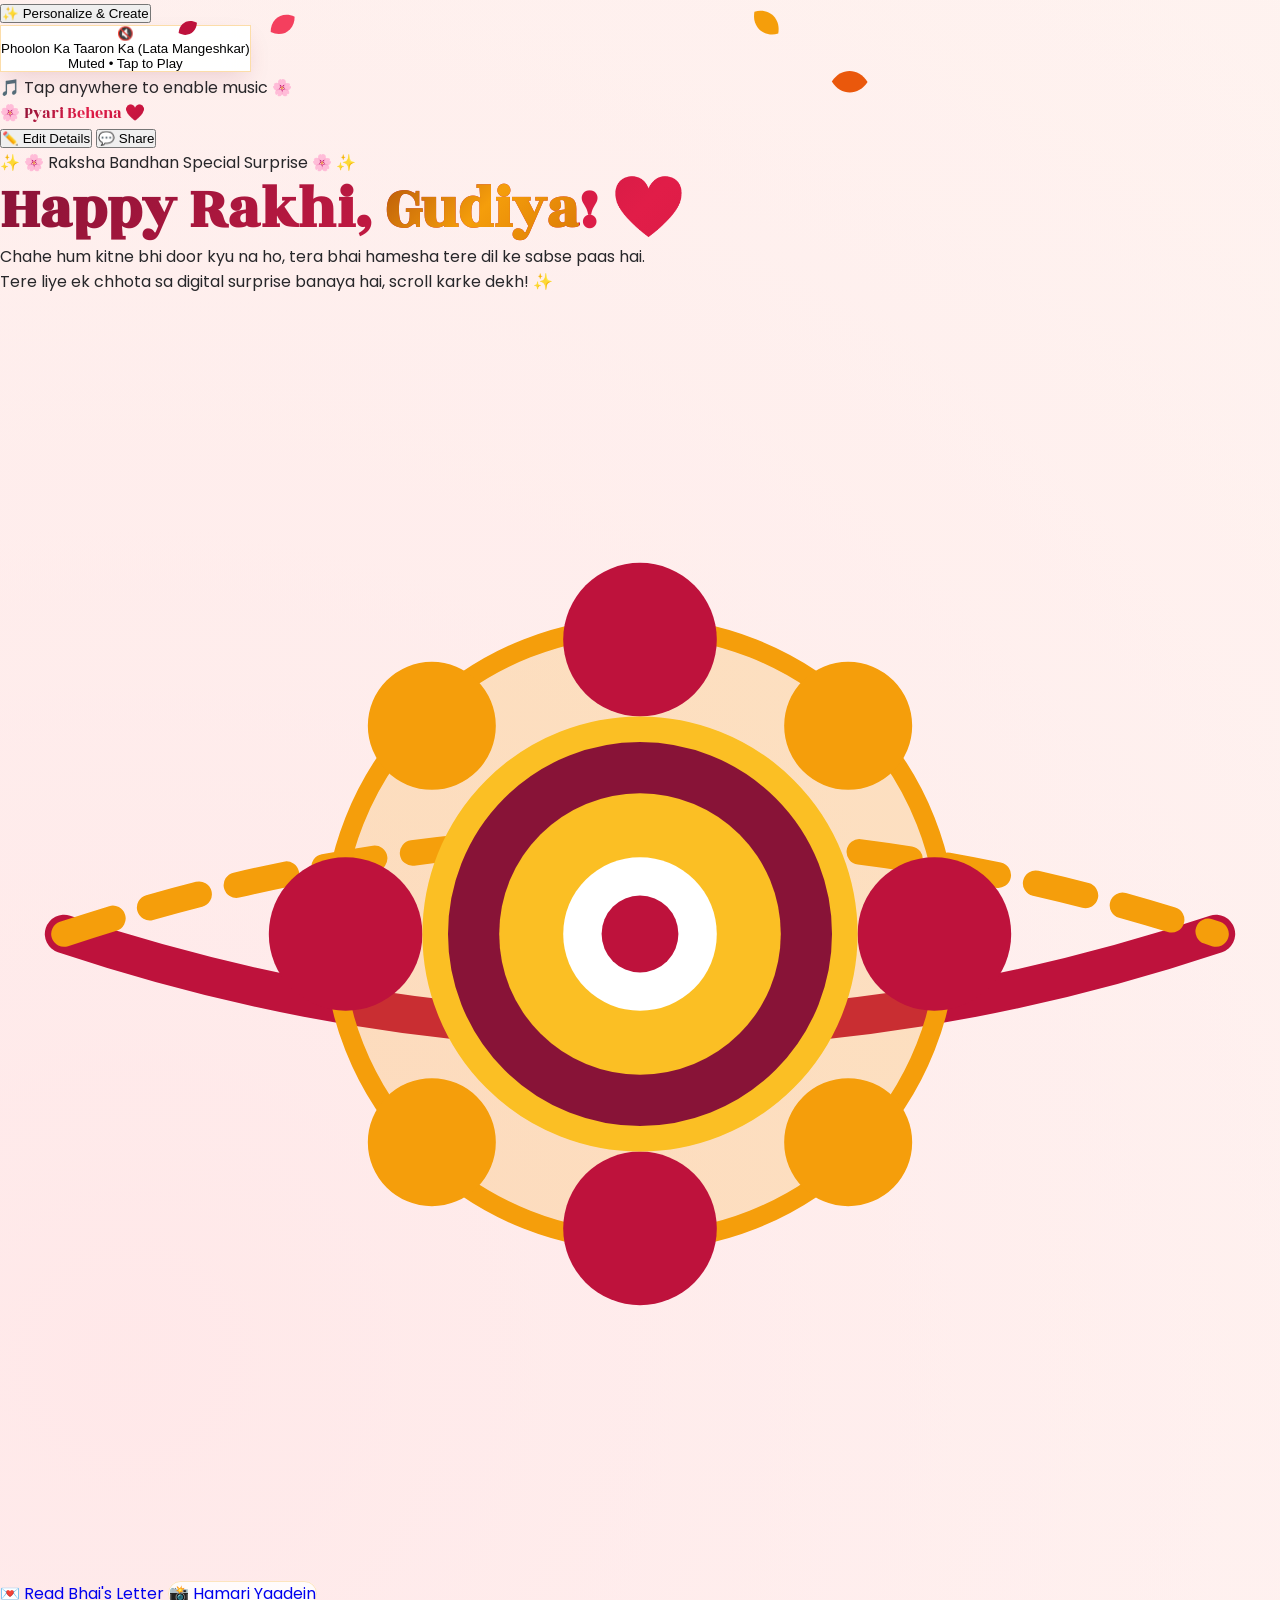
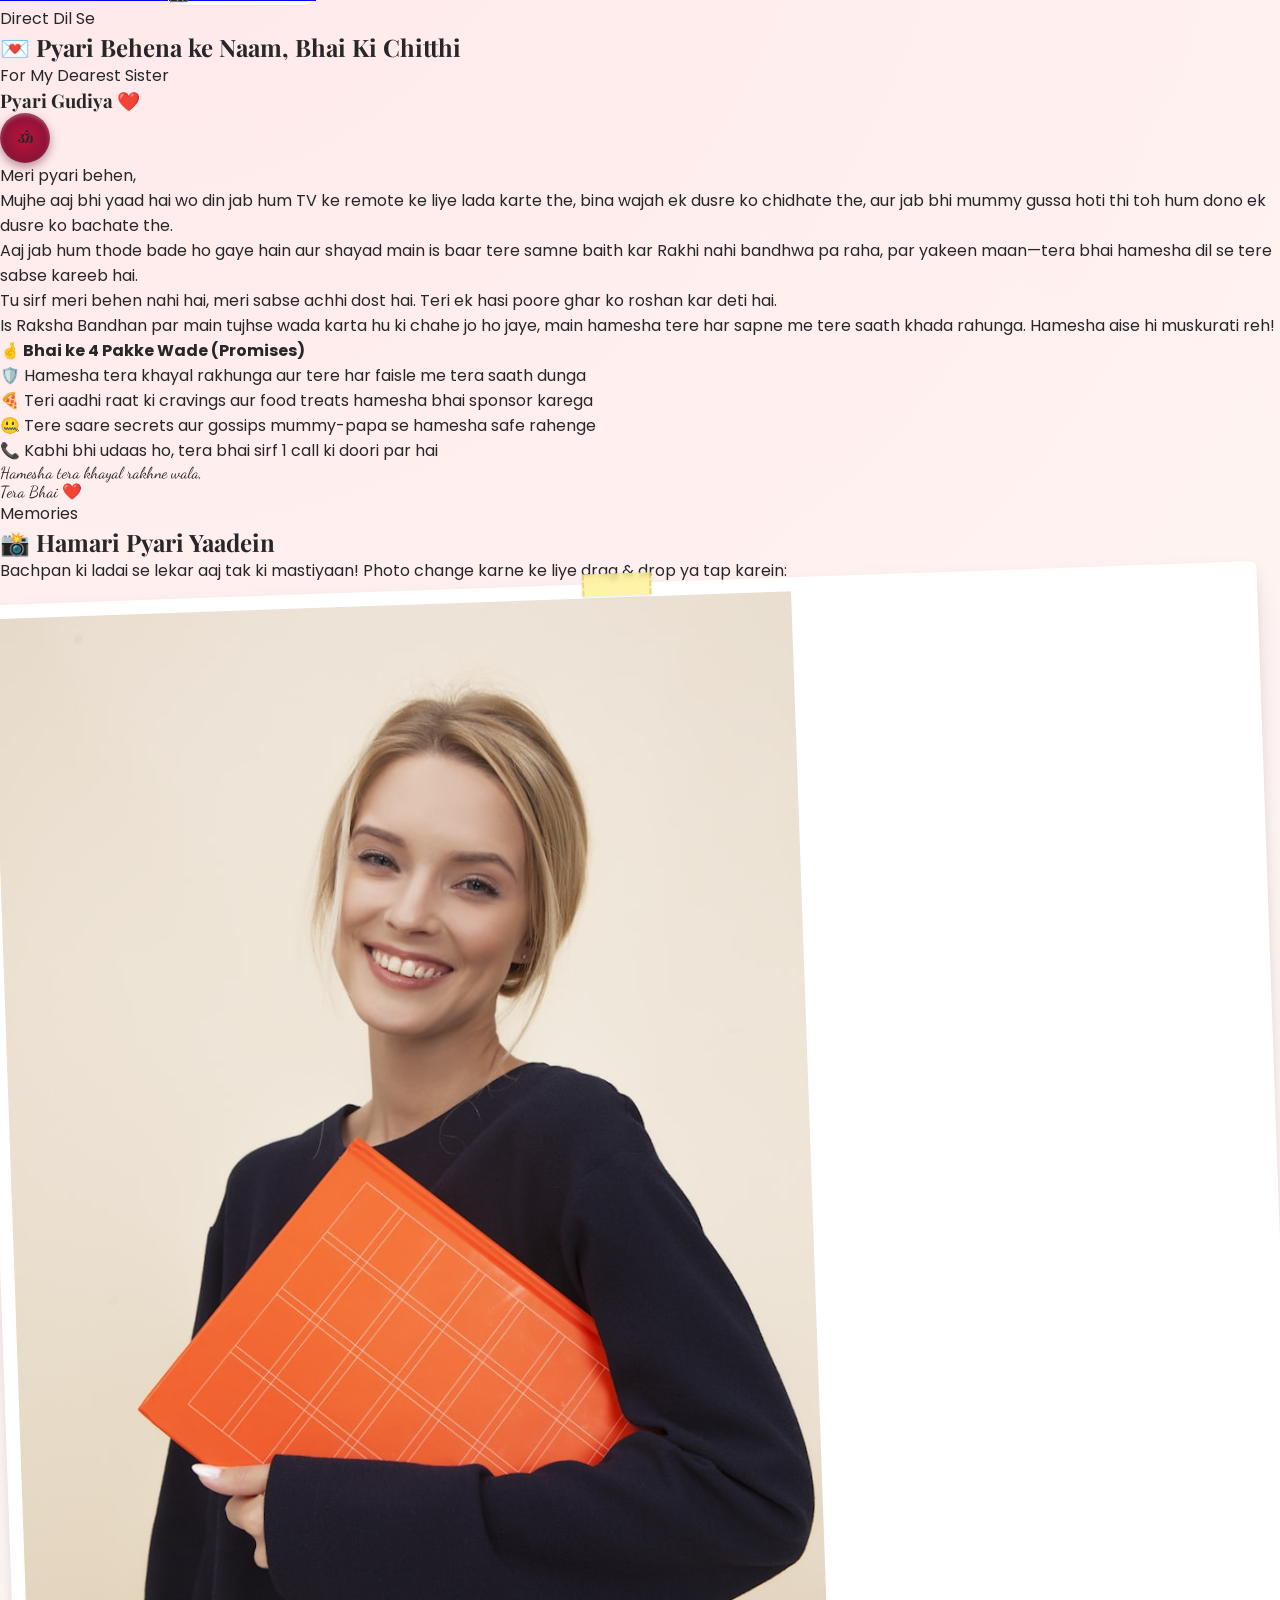
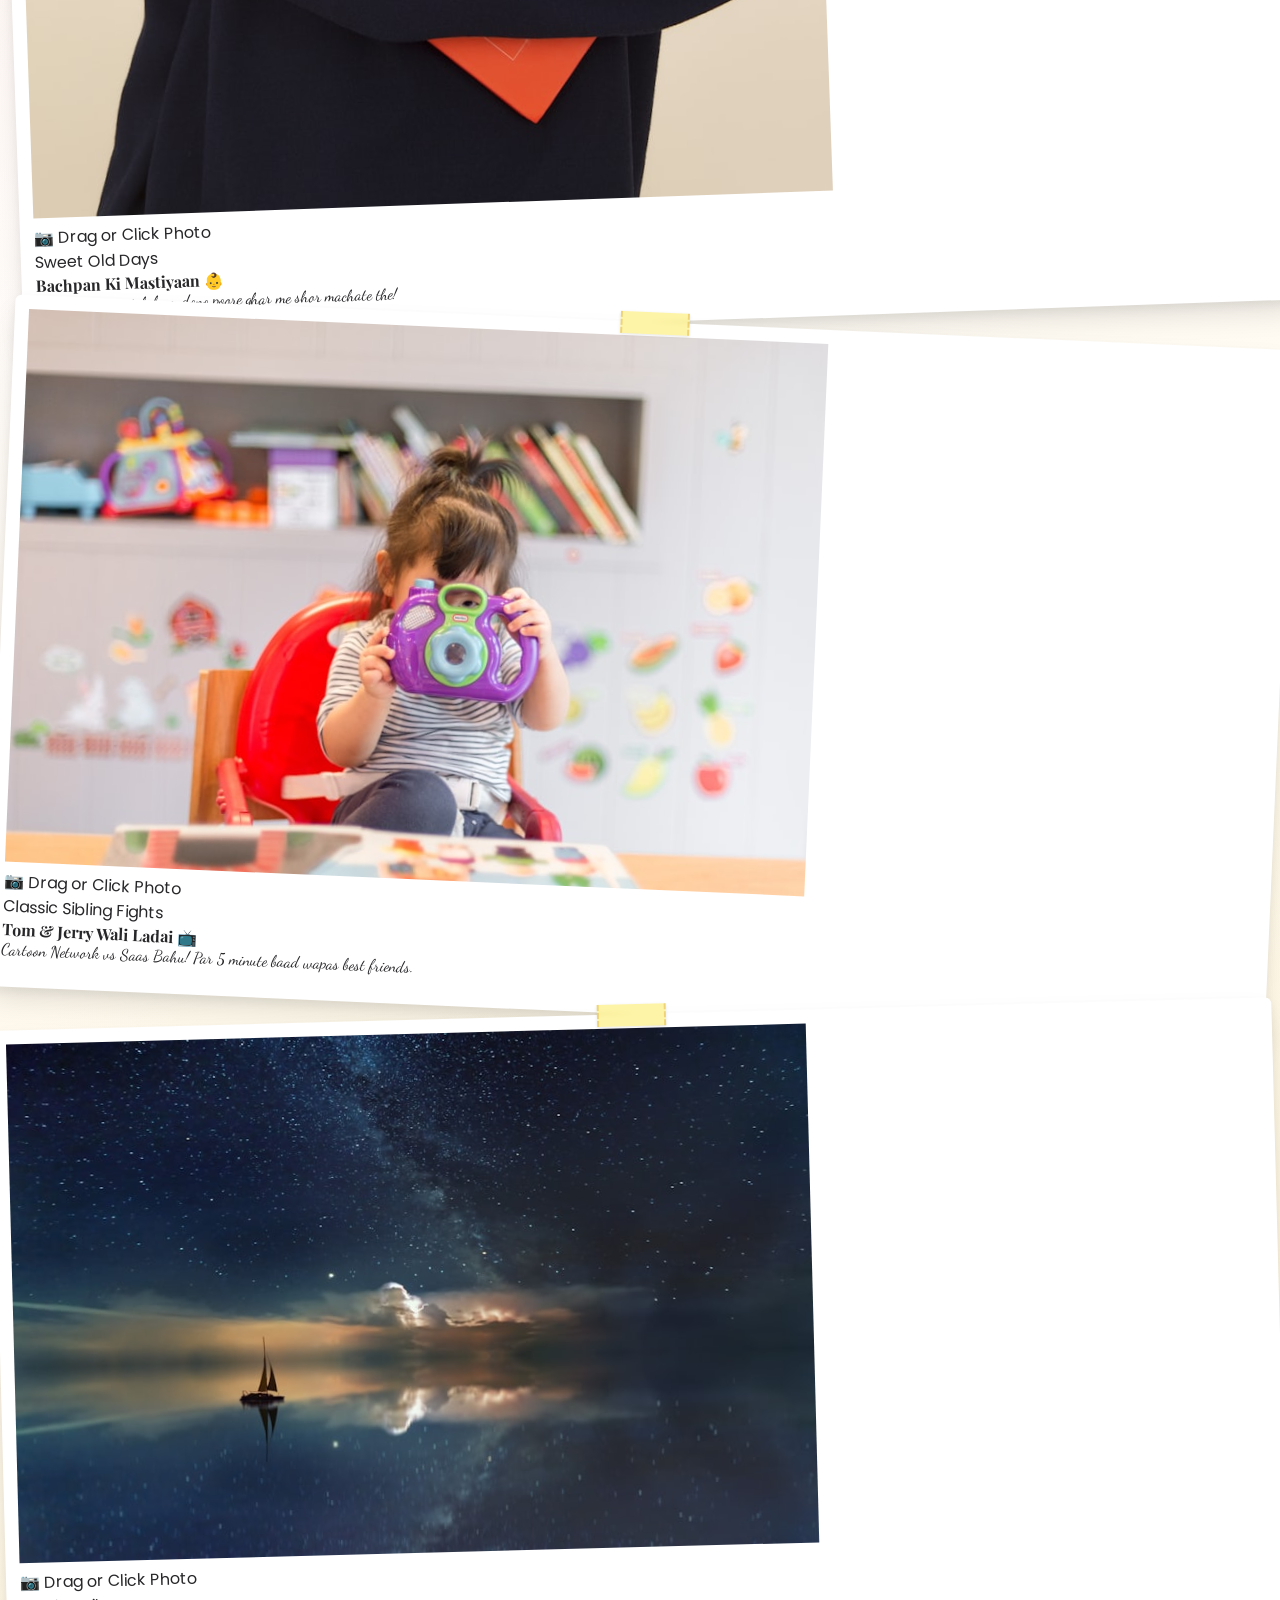
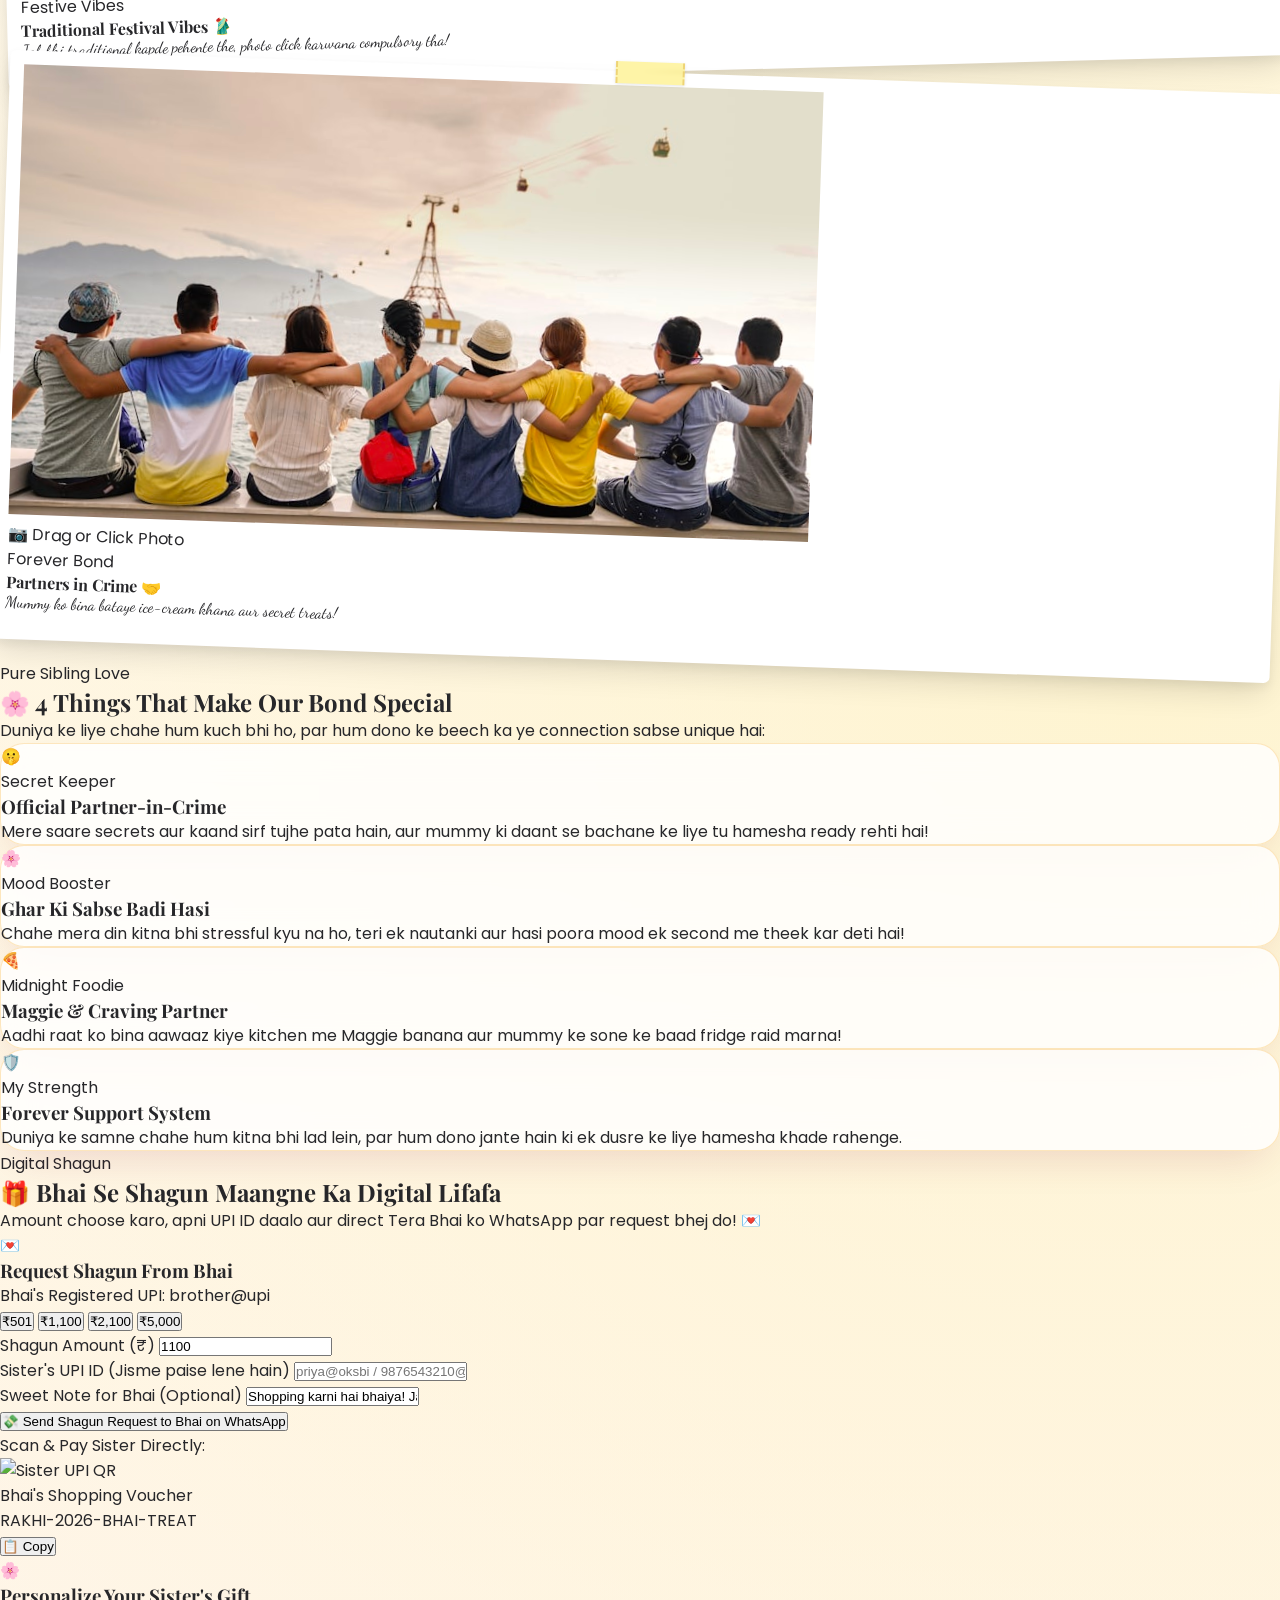
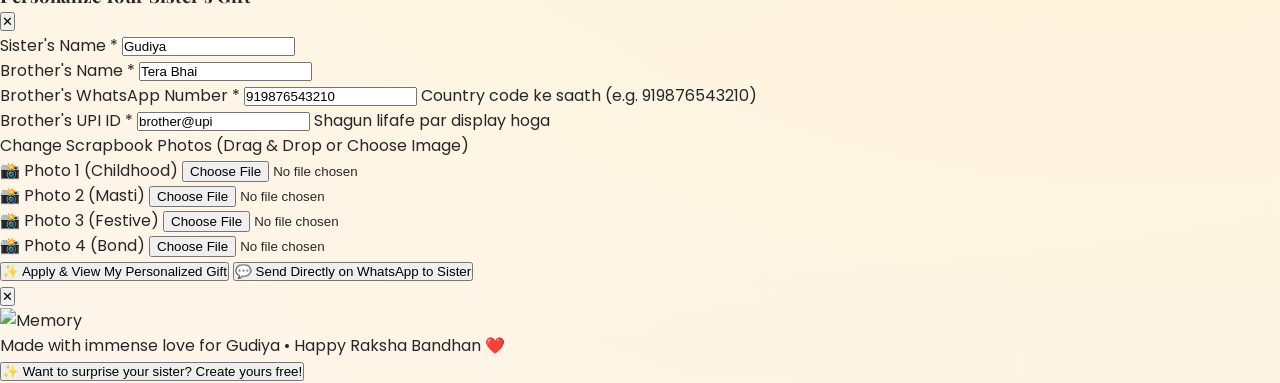
==== commit 52d962cf: "Configure Bhai UPI ID on shagun lifafa and strictly route WhatsApp requests to Bhai phone number onl" ====
--- a/index.html
+++ b/index.html
@@ -295,7 +295,7 @@
         🎁 Bhai Se Shagun Maangne Ka Digital Lifafa
       </h2>
       <p class="text-xs sm:text-sm text-zinc-600 max-w-md mx-auto mt-1">
-        Amount choose karo, apni UPI ID daalo aur direct bhai ko request bhej do! 💌
+        Amount choose karo, apni UPI ID daalo aur direct <span class="conf-brother-name font-bold text-rose-700">Tera Bhai</span> ko WhatsApp par request bhej do! 💌
       </p>
     </div>
 
@@ -309,7 +309,9 @@
 
         <div>
           <h3 class="text-lg font-bold font-heading text-zinc-900">Request Shagun From Bhai</h3>
-          <p class="text-xs text-zinc-600 mt-0.5">Kitna shagun chahiye behena? Select karo:</p>
+          <p class="text-xs text-zinc-600 mt-0.5">
+            Bhai's Registered UPI: <span id="bhaiDisplayUpi" class="font-bold text-rose-800 font-mono">brother@upi</span>
+          </p>
         </div>
 
         <!-- Quick Amount Pills -->
@@ -346,7 +348,7 @@
 
         <!-- Action Button -->
         <button type="button" onclick="window.rakhiApp.sendShagunRequestToBhai()" class="w-full py-3 bg-gradient-to-r from-rose-600 to-amber-500 hover:from-rose-700 hover:to-amber-600 text-white font-bold text-xs sm:text-sm rounded-xl shadow-lg transition flex items-center justify-center gap-2">
-          <span>💸</span> Request Shagun from Bhai on WhatsApp
+          <span>💸</span> Send Shagun Request to Bhai on WhatsApp
         </button>
 
         <!-- Sister's Live UPI QR Container -->
@@ -405,14 +407,17 @@
           </div>
         </div>
 
-        <div>
-          <label class="block text-xs font-semibold text-zinc-600 mb-1">Brother's WhatsApp Number (For Shagun Request)</label>
-          <input type="text" id="modalWhatsappNumber" value="919876543210" placeholder="919876543210" class="w-full p-2.5 rounded-xl border text-xs focus:border-rose-500 focus:outline-none">
-        </div>
-
-        <div>
-          <label class="block text-xs font-semibold text-zinc-600 mb-1">Brother's UPI ID (Optional)</label>
-          <input type="text" id="modalBrotherUpi" value="brother@upi" placeholder="yourname@upi" class="w-full p-2.5 rounded-xl border text-xs focus:border-rose-500 focus:outline-none">
+        <div class="grid grid-cols-1 sm:grid-cols-2 gap-3">
+          <div>
+            <label class="block text-xs font-semibold text-zinc-600 mb-1">Brother's WhatsApp Number *</label>
+            <input type="text" id="modalWhatsappNumber" value="919876543210" placeholder="919876543210" class="w-full p-2.5 rounded-xl border text-xs focus:border-rose-500 focus:outline-none">
+            <span class="text-[10px] text-zinc-400">Country code ke saath (e.g. 919876543210)</span>
+          </div>
+          <div>
+            <label class="block text-xs font-semibold text-zinc-600 mb-1">Brother's UPI ID *</label>
+            <input type="text" id="modalBrotherUpi" value="brother@upi" placeholder="yourname@upi" class="w-full p-2.5 rounded-xl border text-xs focus:border-rose-500 focus:outline-none">
+            <span class="text-[10px] text-zinc-400">Shagun lifafe par display hoga</span>
+          </div>
         </div>
 
         <!-- 4 Drag & Drop Photo Uploaders -->
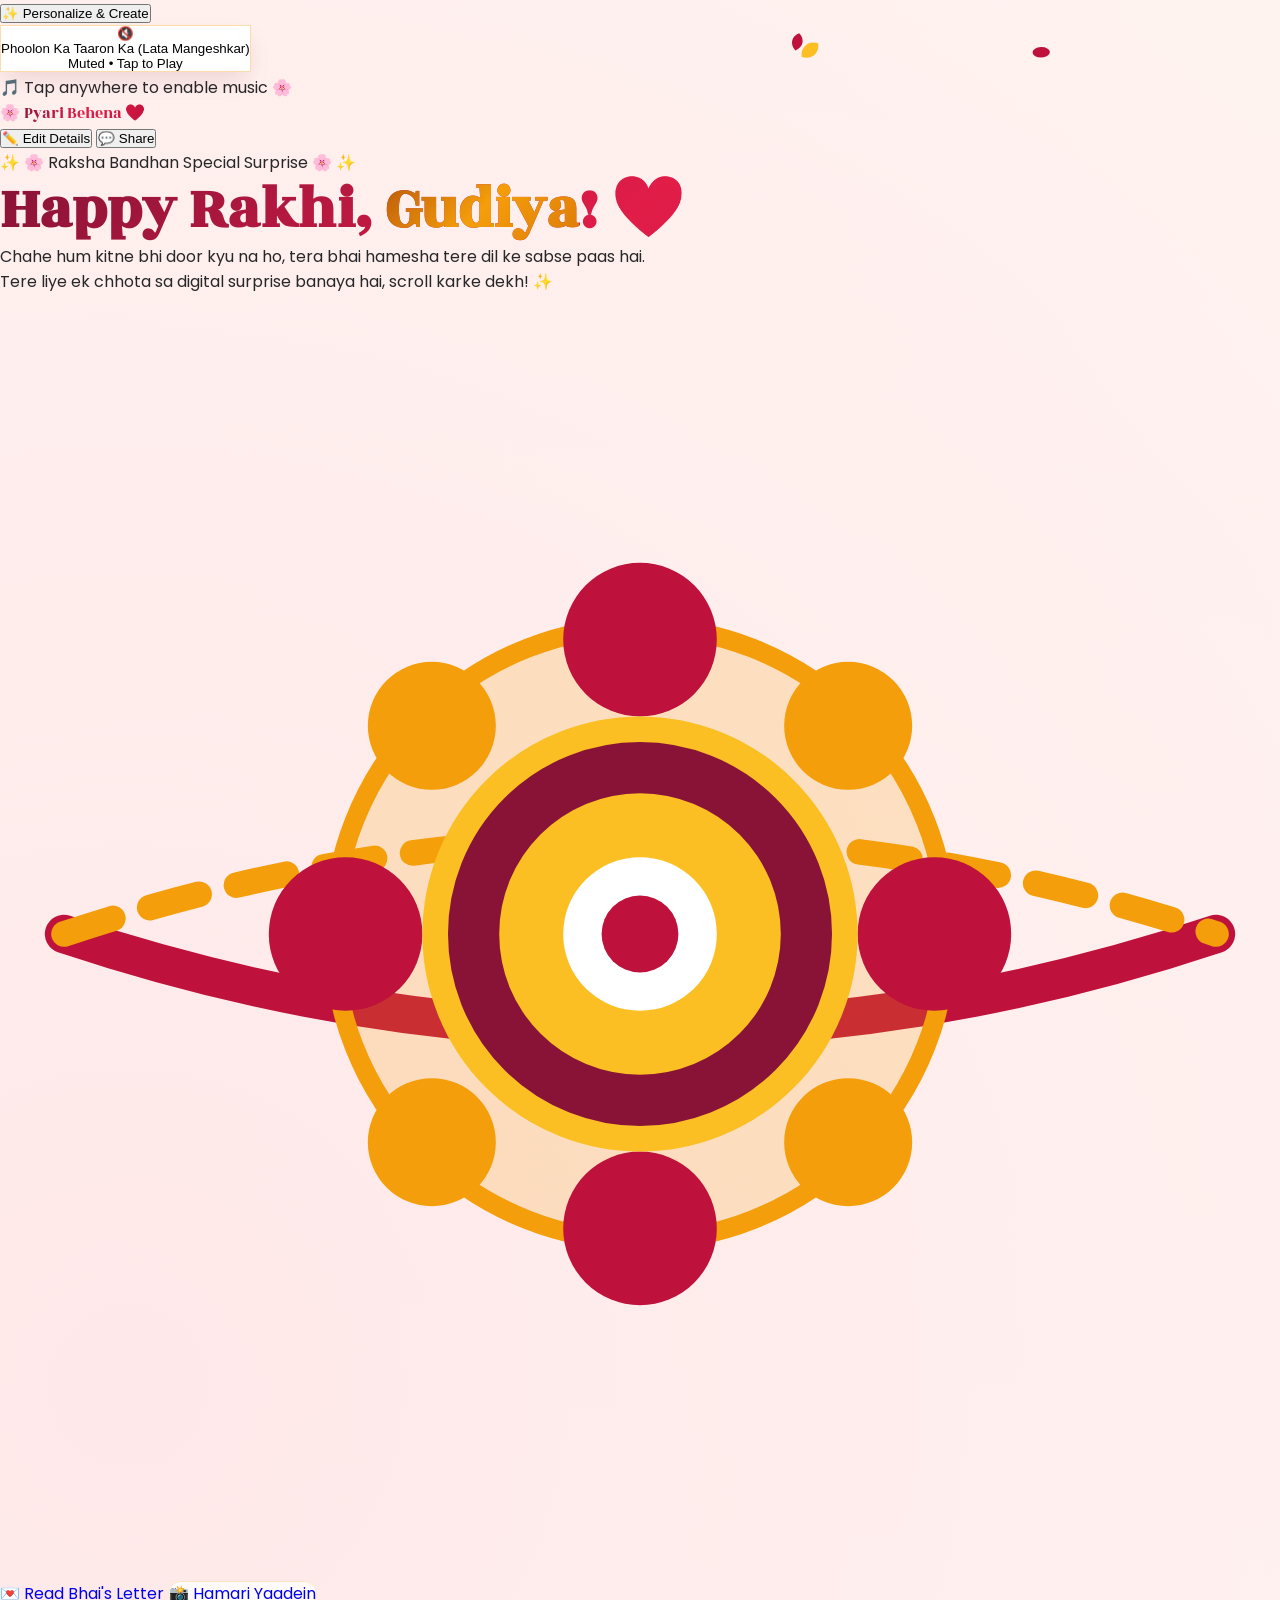
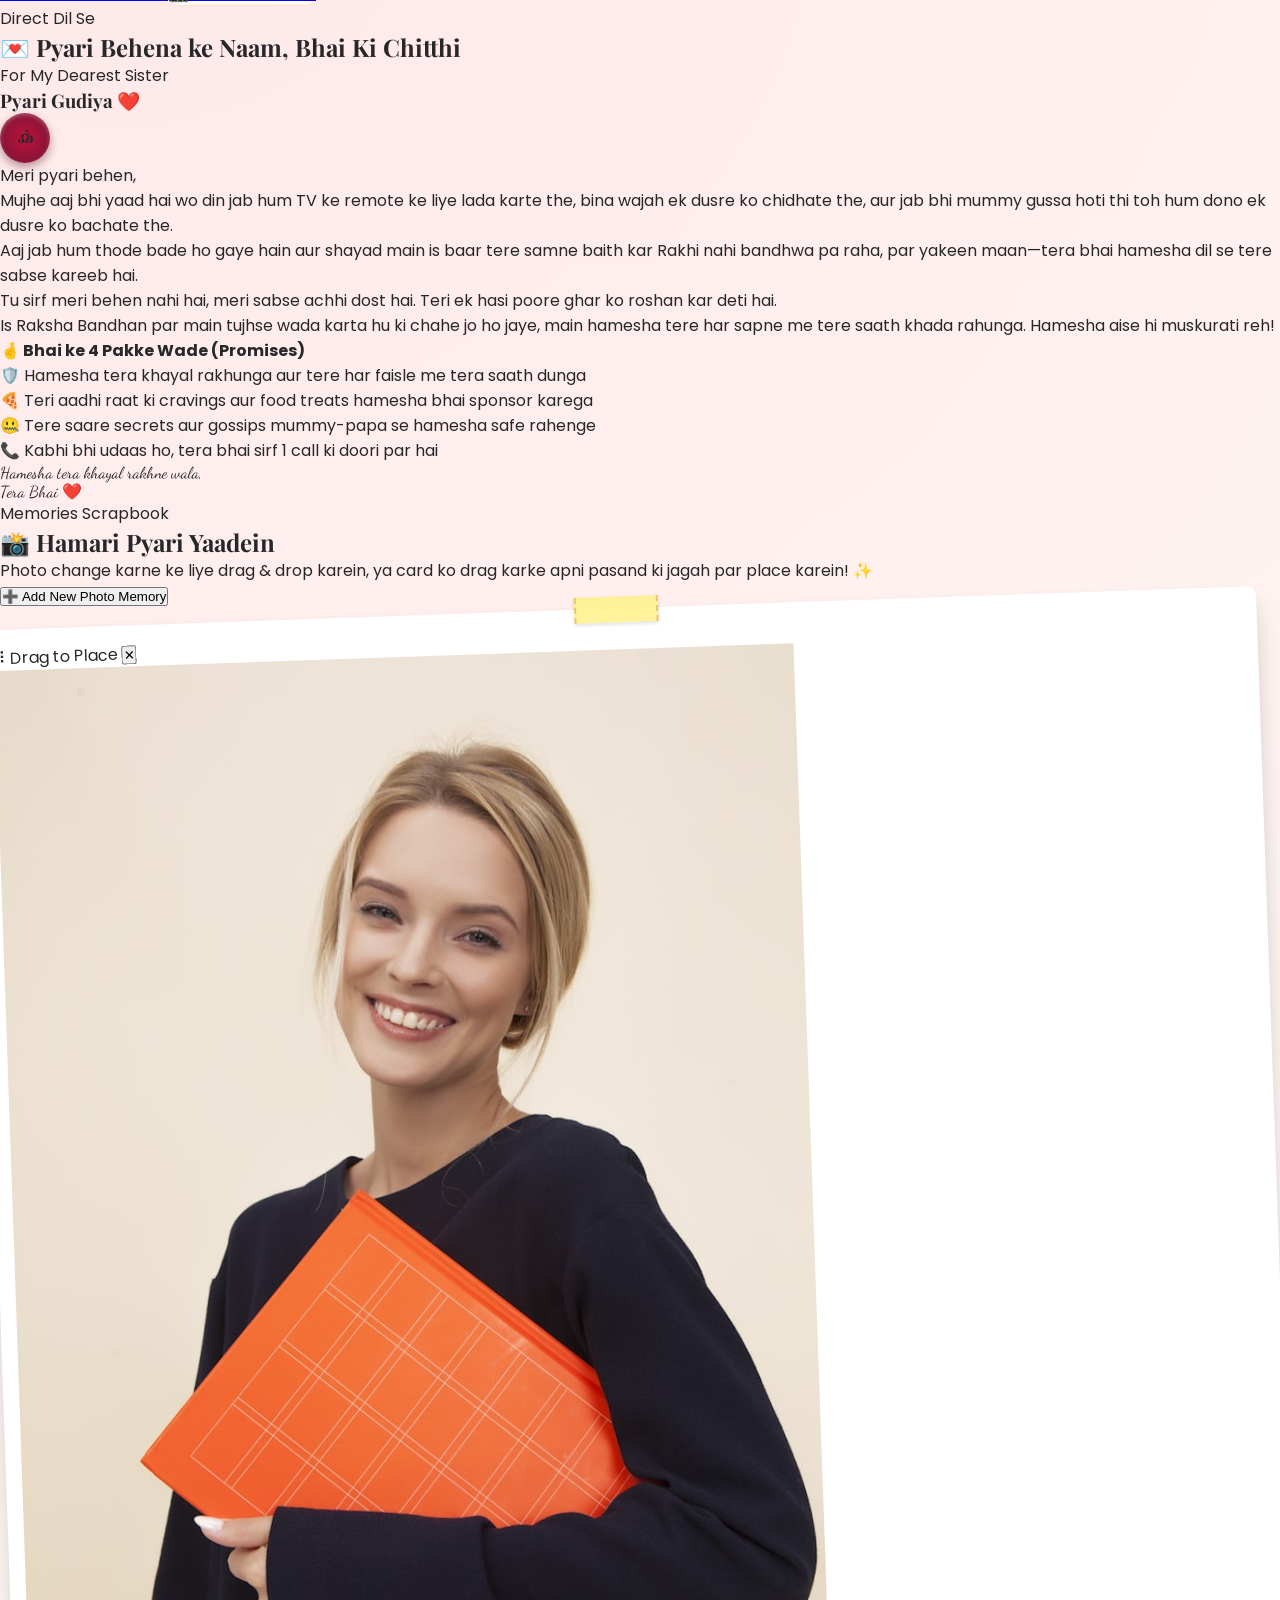
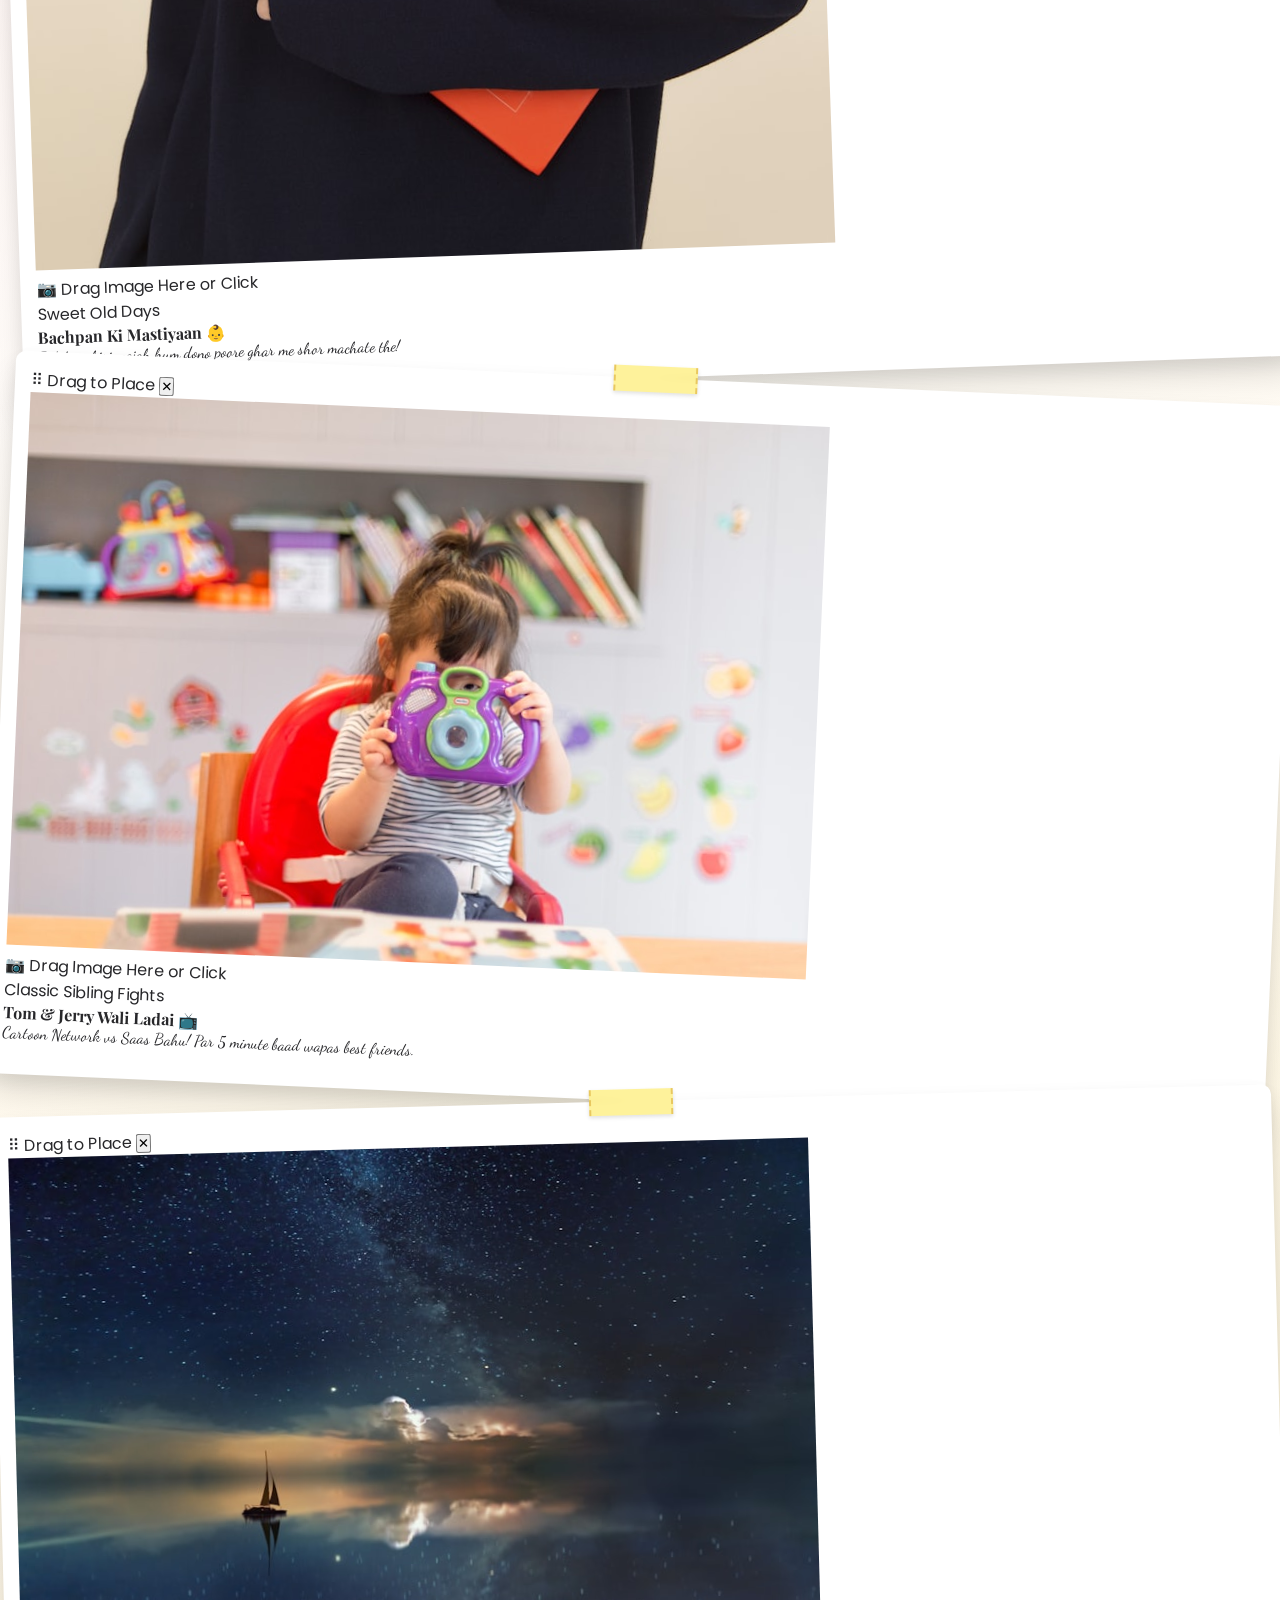
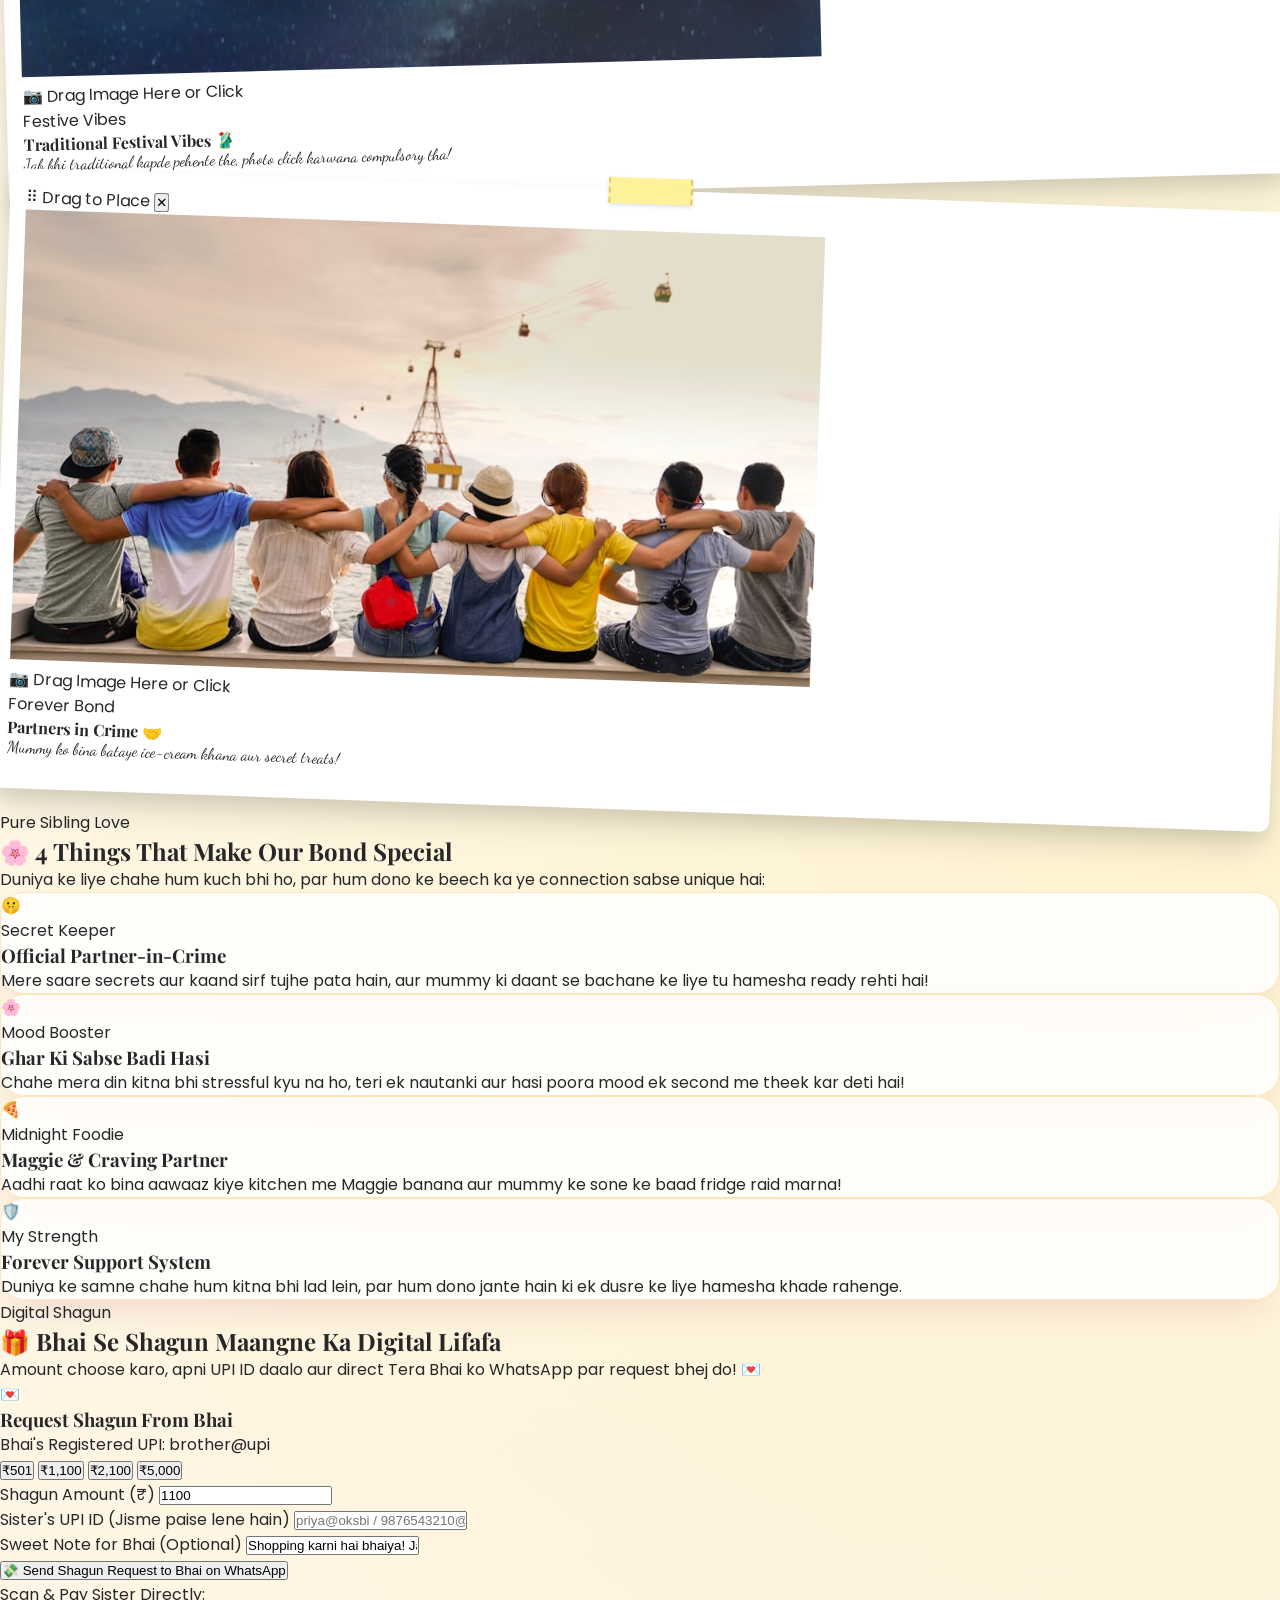
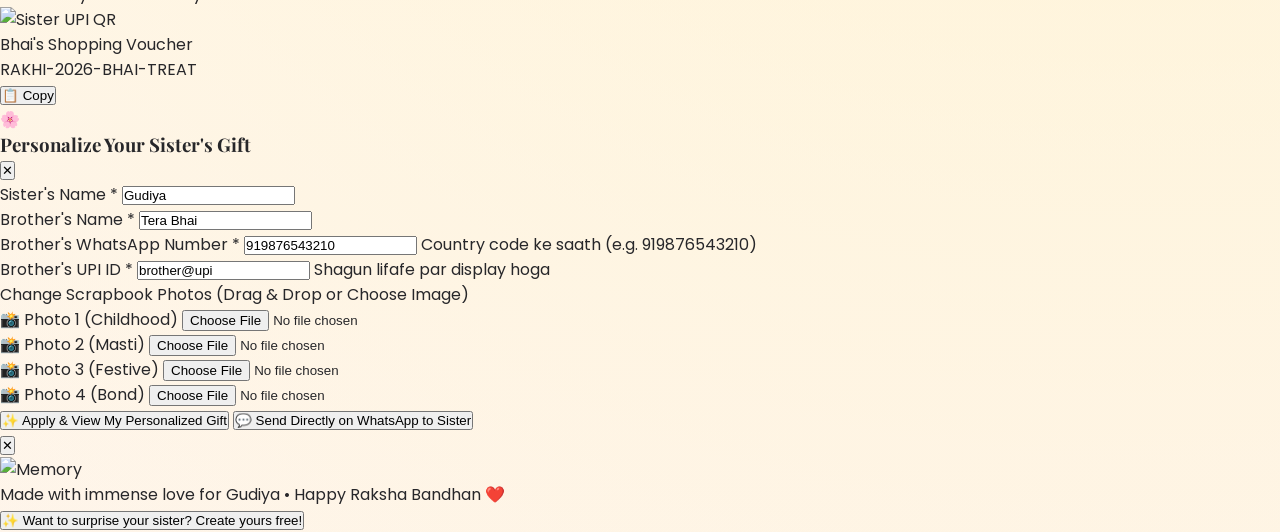
==== commit 80c08b36: "Enlarge memory polaroids, add dynamic memory creation, and support drag-and-drop card reordering" ====
--- a/index.html
+++ b/index.html
@@ -103,7 +103,7 @@
        TOP BAR
        ========================================== -->
   <header class="w-full sticky top-0 z-40 backdrop-blur-md bg-white/80 border-b border-amber-200/50 px-4 py-3.5 shadow-sm">
-    <div class="max-w-4xl mx-auto flex items-center justify-between">
+    <div class="max-w-5xl mx-auto flex items-center justify-between">
       <div class="flex items-center gap-2">
         <span class="text-2xl animate-spin-slow">🌸</span>
         <span class="font-decorative text-lg md:text-xl font-bold maroon-gradient-text">
@@ -242,23 +242,31 @@
   </section>
 
   <!-- ==========================================
-       HAMARI YAADEIN (DRAG & DROP POLAROID SCRAPBOOK)
-       ========================================== -->
-  <section id="memoriesSection" class="max-w-5xl mx-auto py-12 px-4">
+       HAMARI YAADEIN (LARGE & REORDERABLE POLAROID SCRAPBOOK)
+       ========================================== -->
+  <section id="memoriesSection" class="max-w-6xl mx-auto py-12 px-4">
     <div class="text-center mb-8">
       <span class="text-xs font-bold uppercase tracking-widest text-amber-700 bg-amber-100 px-3 py-1 rounded-full border border-amber-300">
-        Memories
+        Memories Scrapbook
       </span>
-      <h2 class="text-2xl sm:text-3xl font-bold font-heading text-zinc-900 mt-2">
+      <h2 class="text-2xl sm:text-4xl font-bold font-heading text-zinc-900 mt-2">
         📸 Hamari Pyari Yaadein
       </h2>
-      <p class="text-xs sm:text-sm text-zinc-600 max-w-md mx-auto mt-1">
-        Bachpan ki ladai se lekar aaj tak ki mastiyaan! Photo change karne ke liye drag & drop ya tap karein:
+      <p class="text-xs sm:text-sm text-zinc-600 max-w-lg mx-auto mt-1.5">
+        Photo change karne ke liye drag & drop karein, ya card ko drag karke apni pasand ki jagah par place karein! ✨
       </p>
-    </div>
-
-    <div id="memoriesGrid" class="grid grid-cols-1 sm:grid-cols-2 lg:grid-cols-4 gap-6">
-      <!-- Dynamic memories rendered via js/app.js -->
+
+      <!-- Add Memory Action Button -->
+      <div class="mt-4 flex items-center justify-center gap-3">
+        <button onclick="window.rakhiApp.addNewMemory()" class="px-4 py-2 bg-gradient-to-r from-rose-600 to-amber-500 hover:from-rose-700 hover:to-amber-600 text-white font-bold text-xs rounded-full shadow-md hover:shadow-lg transition flex items-center gap-1.5 active:scale-95">
+          <span>➕</span> Add New Photo Memory
+        </button>
+      </div>
+    </div>
+
+    <!-- Large 3-Column Grid for Big Stunning Polaroids -->
+    <div id="memoriesGrid" class="grid grid-cols-1 sm:grid-cols-2 lg:grid-cols-3 gap-8">
+      <!-- Dynamic memories rendered via js/app.js with drag-reordering and delete controls -->
     </div>
   </section>
 
--- a/css/style.css
+++ b/css/style.css
@@ -98,55 +98,51 @@
   box-shadow: 0 15px 30px -5px rgba(136, 19, 55, 0.25);
 }
 
-/* Polaroid Card Styles */
+/* Bigger & More Prominent Polaroid Card Styles */
 .polaroid {
   background: #ffffff;
-  padding: 14px 14px 28px 14px;
-  box-shadow: 0 15px 30px -5px rgba(0, 0, 0, 0.12), 0 5px 10px rgba(0, 0, 0, 0.05);
-  border-radius: 6px;
-  transition: all 0.4s cubic-bezier(0.175, 0.885, 0.32, 1.275);
+  padding: 16px 16px 32px 16px;
+  box-shadow: 0 20px 35px -5px rgba(0, 0, 0, 0.14), 0 8px 16px rgba(0, 0, 0, 0.06);
+  border-radius: 10px;
+  transition: all 0.35s cubic-bezier(0.175, 0.885, 0.32, 1.275);
   position: relative;
+  cursor: grab;
+}
+
+.polaroid:active {
+  cursor: grabbing;
+}
+
+.polaroid.dragging {
+  opacity: 0.4;
+  transform: scale(0.95) !important;
+}
+
+.polaroid.drag-over {
+  border: 3px dashed #e11d48 !important;
+  transform: scale(1.05) !important;
 }
 
 .polaroid::before {
   content: '';
   position: absolute;
-  top: -10px;
+  top: -12px;
   left: 50%;
   transform: translateX(-50%);
-  width: 65px;
-  height: 22px;
-  background-color: rgba(254, 240, 138, 0.75);
-  box-shadow: 0 1px 3px rgba(0,0,0,0.1);
-  backdrop-filter: blur(2px);
-  border-left: 2px dashed rgba(202, 138, 4, 0.3);
-  border-right: 2px dashed rgba(202, 138, 4, 0.3);
+  width: 80px;
+  height: 26px;
+  background-color: rgba(254, 240, 138, 0.85);
+  box-shadow: 0 2px 4px rgba(0,0,0,0.12);
+  backdrop-filter: blur(3px);
+  border-left: 2px dashed rgba(202, 138, 4, 0.4);
+  border-right: 2px dashed rgba(202, 138, 4, 0.4);
   z-index: 10;
 }
 
 .polaroid:hover {
-  transform: scale(1.04) rotate(0deg) !important;
+  transform: scale(1.03) rotate(0deg) !important;
   z-index: 20;
-  box-shadow: 0 25px 40px -10px rgba(136, 19, 55, 0.25);
-}
-
-/* In-Place Live Edit Mode Styling */
-.edit-mode-active [contenteditable="true"] {
-  outline: 2px dashed #f59e0b !important;
-  outline-offset: 4px;
-  background-color: rgba(254, 243, 199, 0.25);
-  border-radius: 6px;
-  cursor: text;
-  transition: background-color 0.2s ease;
-}
-
-.edit-mode-active [contenteditable="true"]:hover {
-  background-color: rgba(254, 243, 199, 0.5);
-}
-
-.edit-mode-active [contenteditable="true"]:focus {
-  outline: 2px solid #e11d48 !important;
-  background-color: #ffffff;
+  box-shadow: 0 30px 45px -10px rgba(136, 19, 55, 0.3);
 }
 
 .photo-upload-overlay {
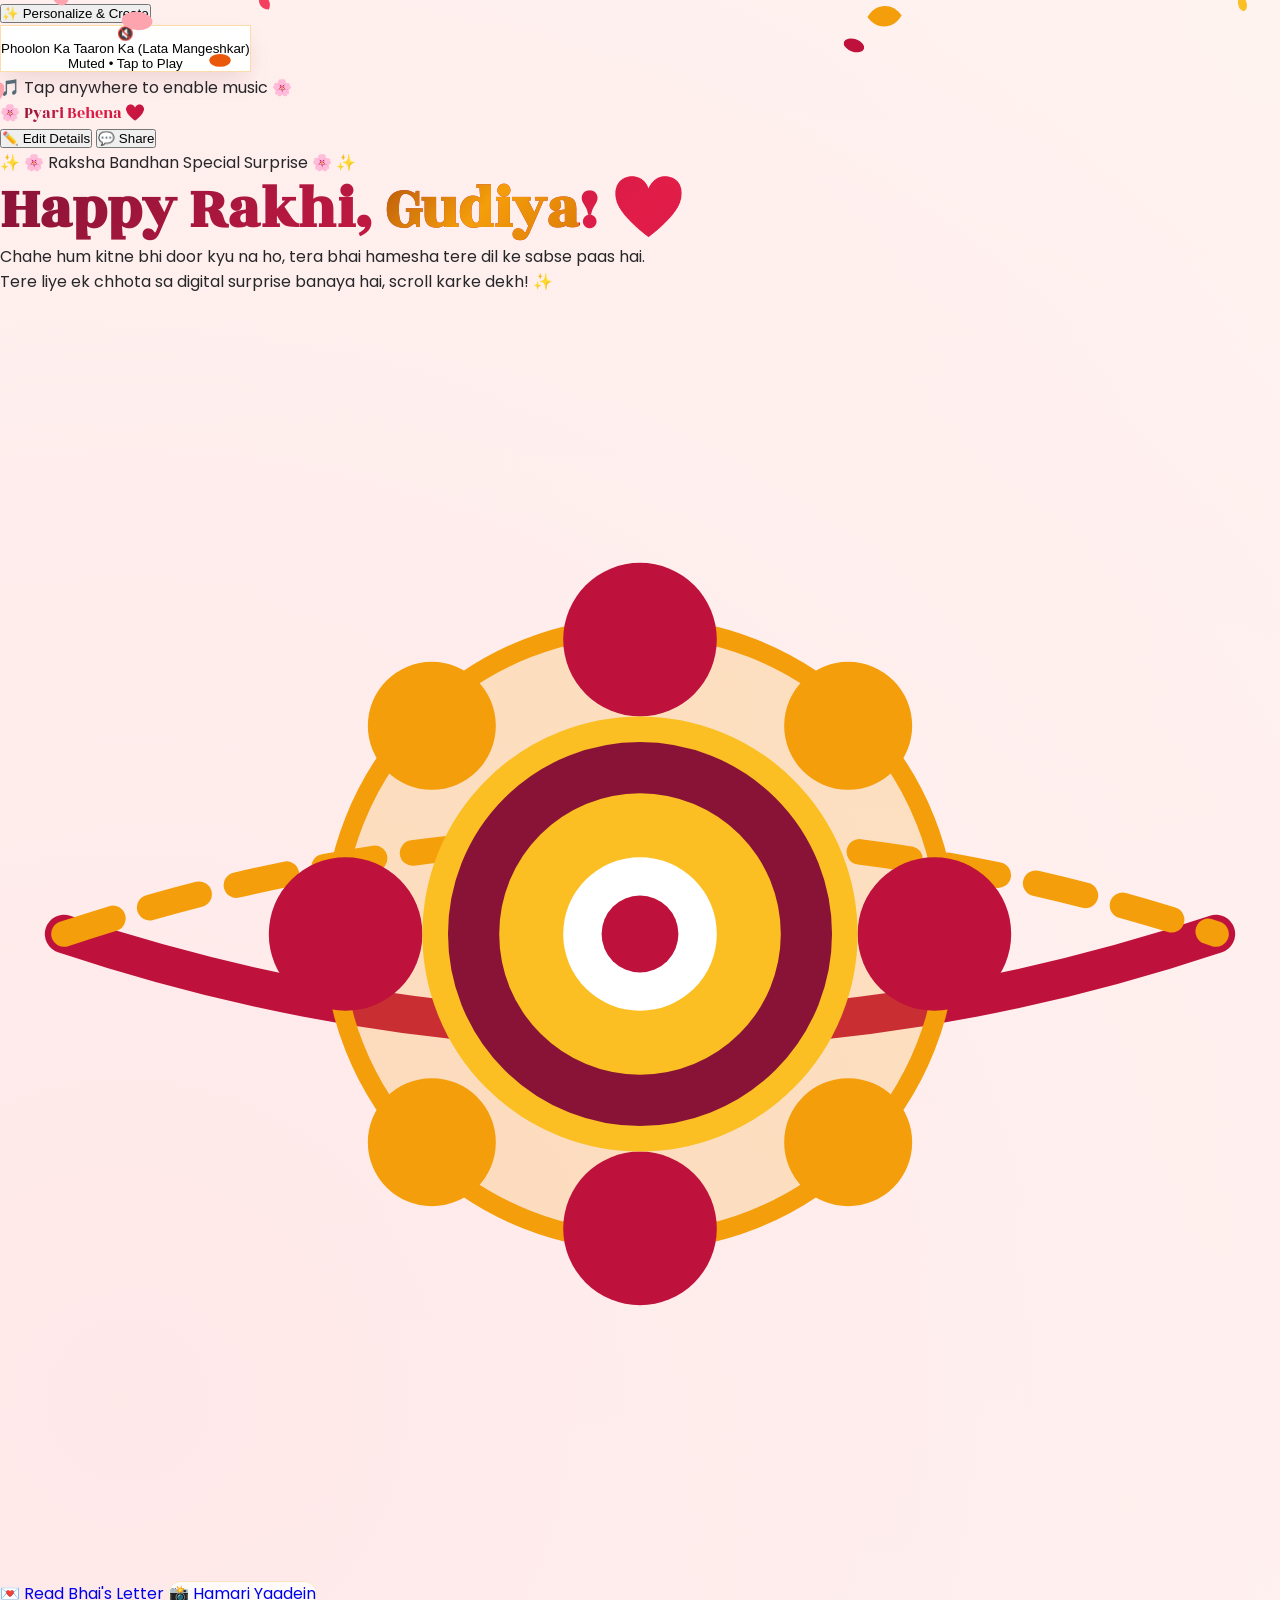
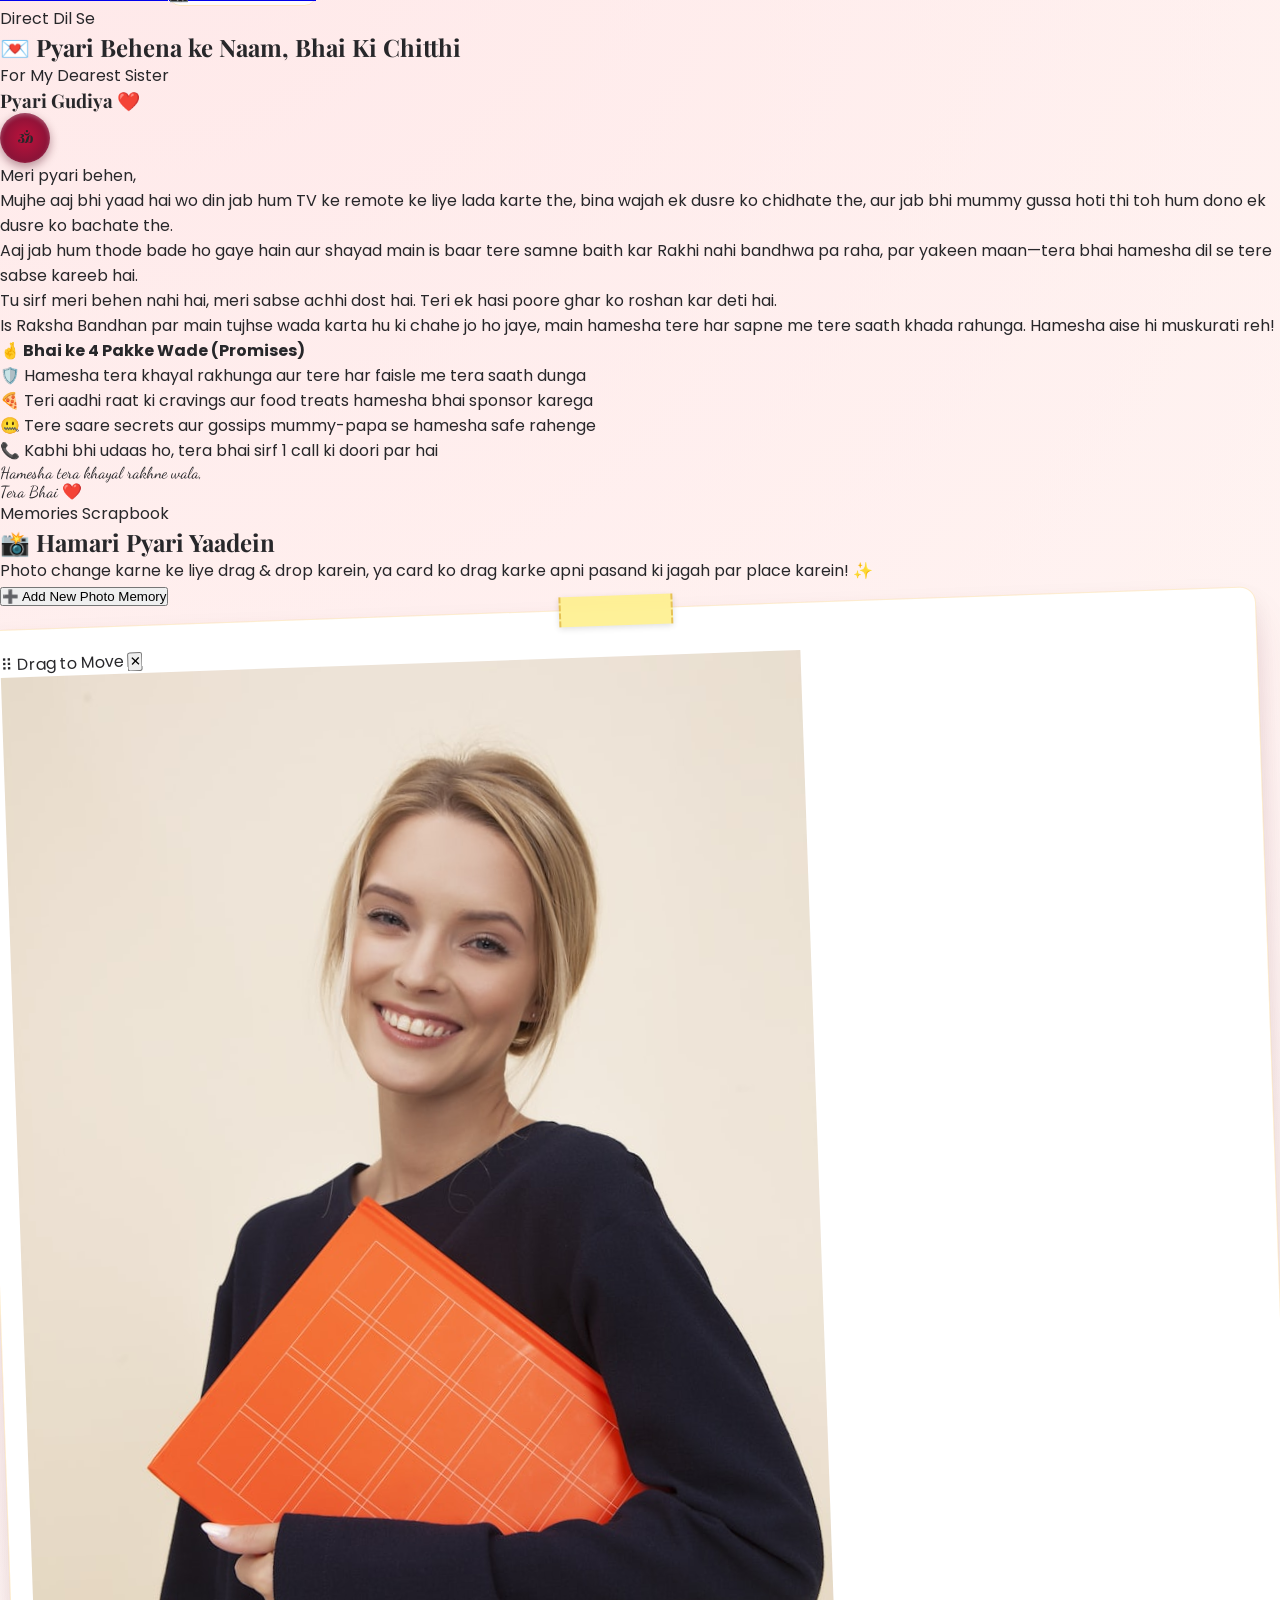
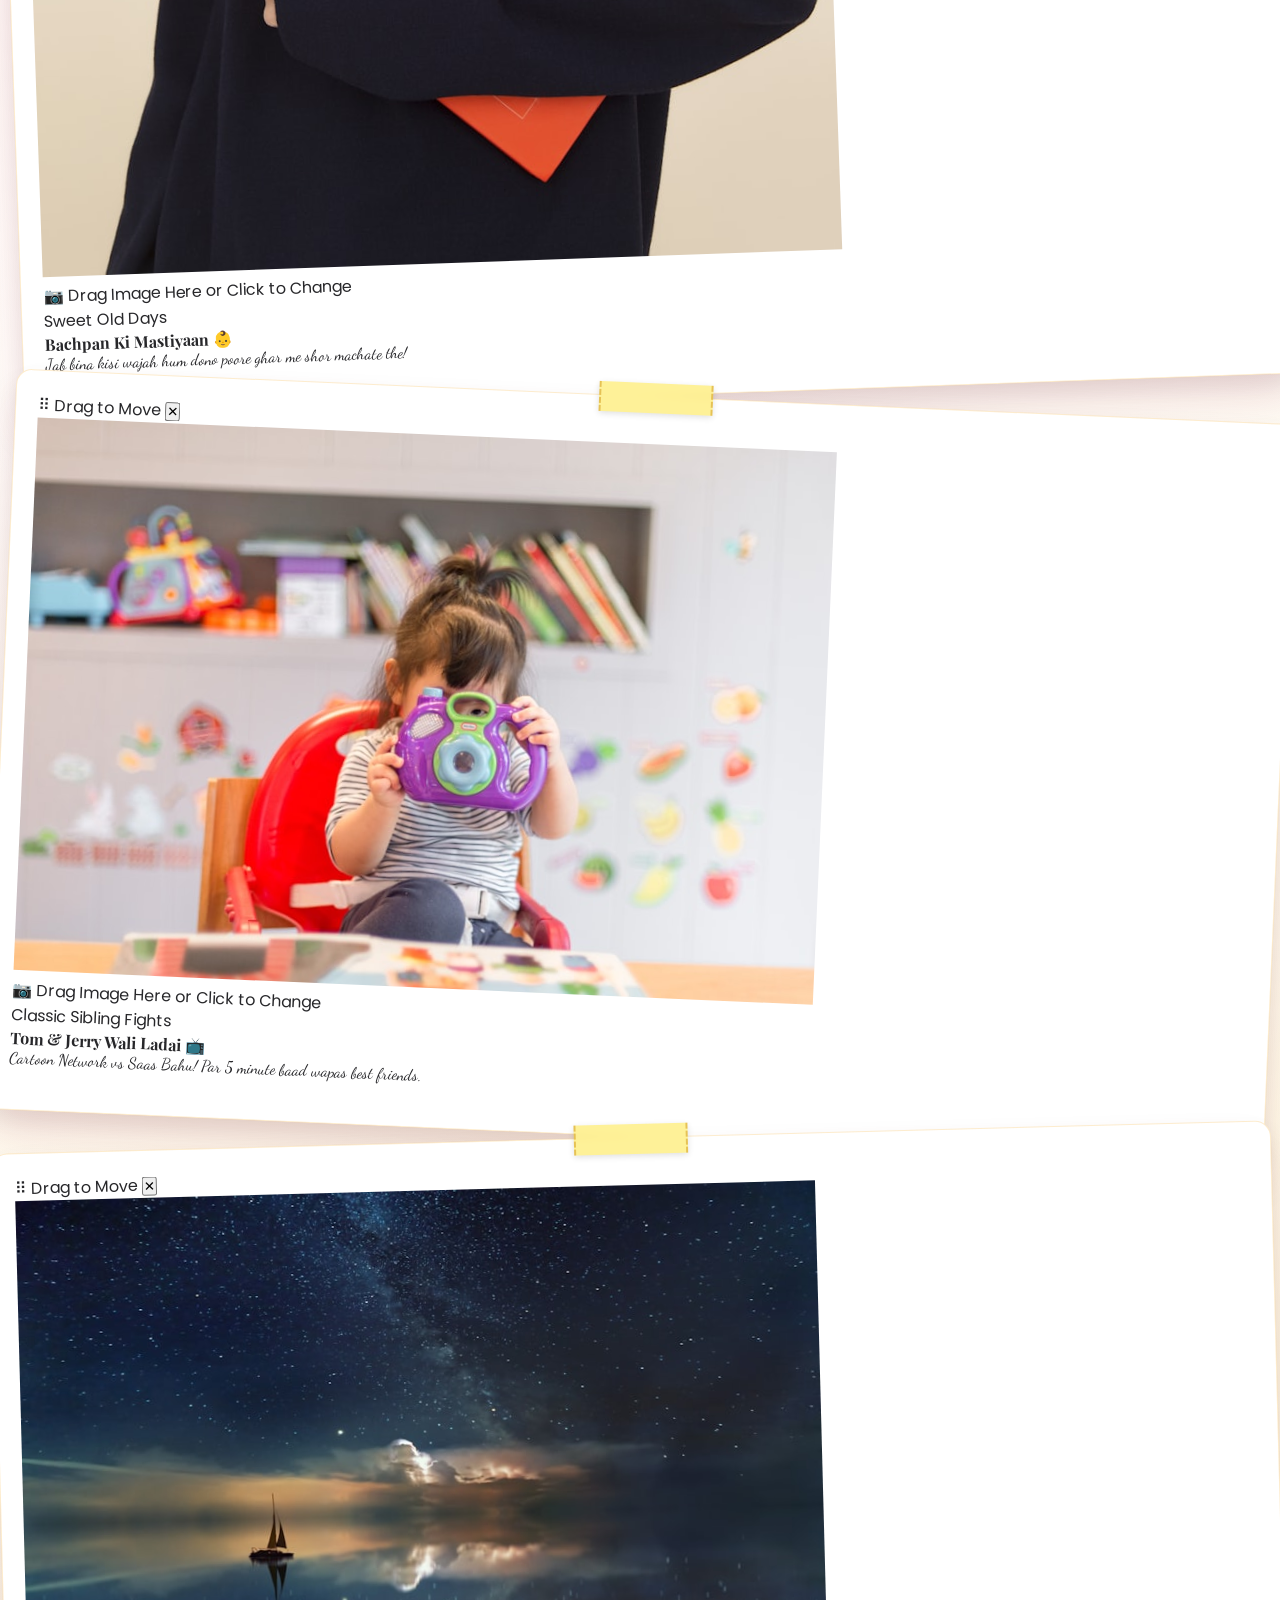
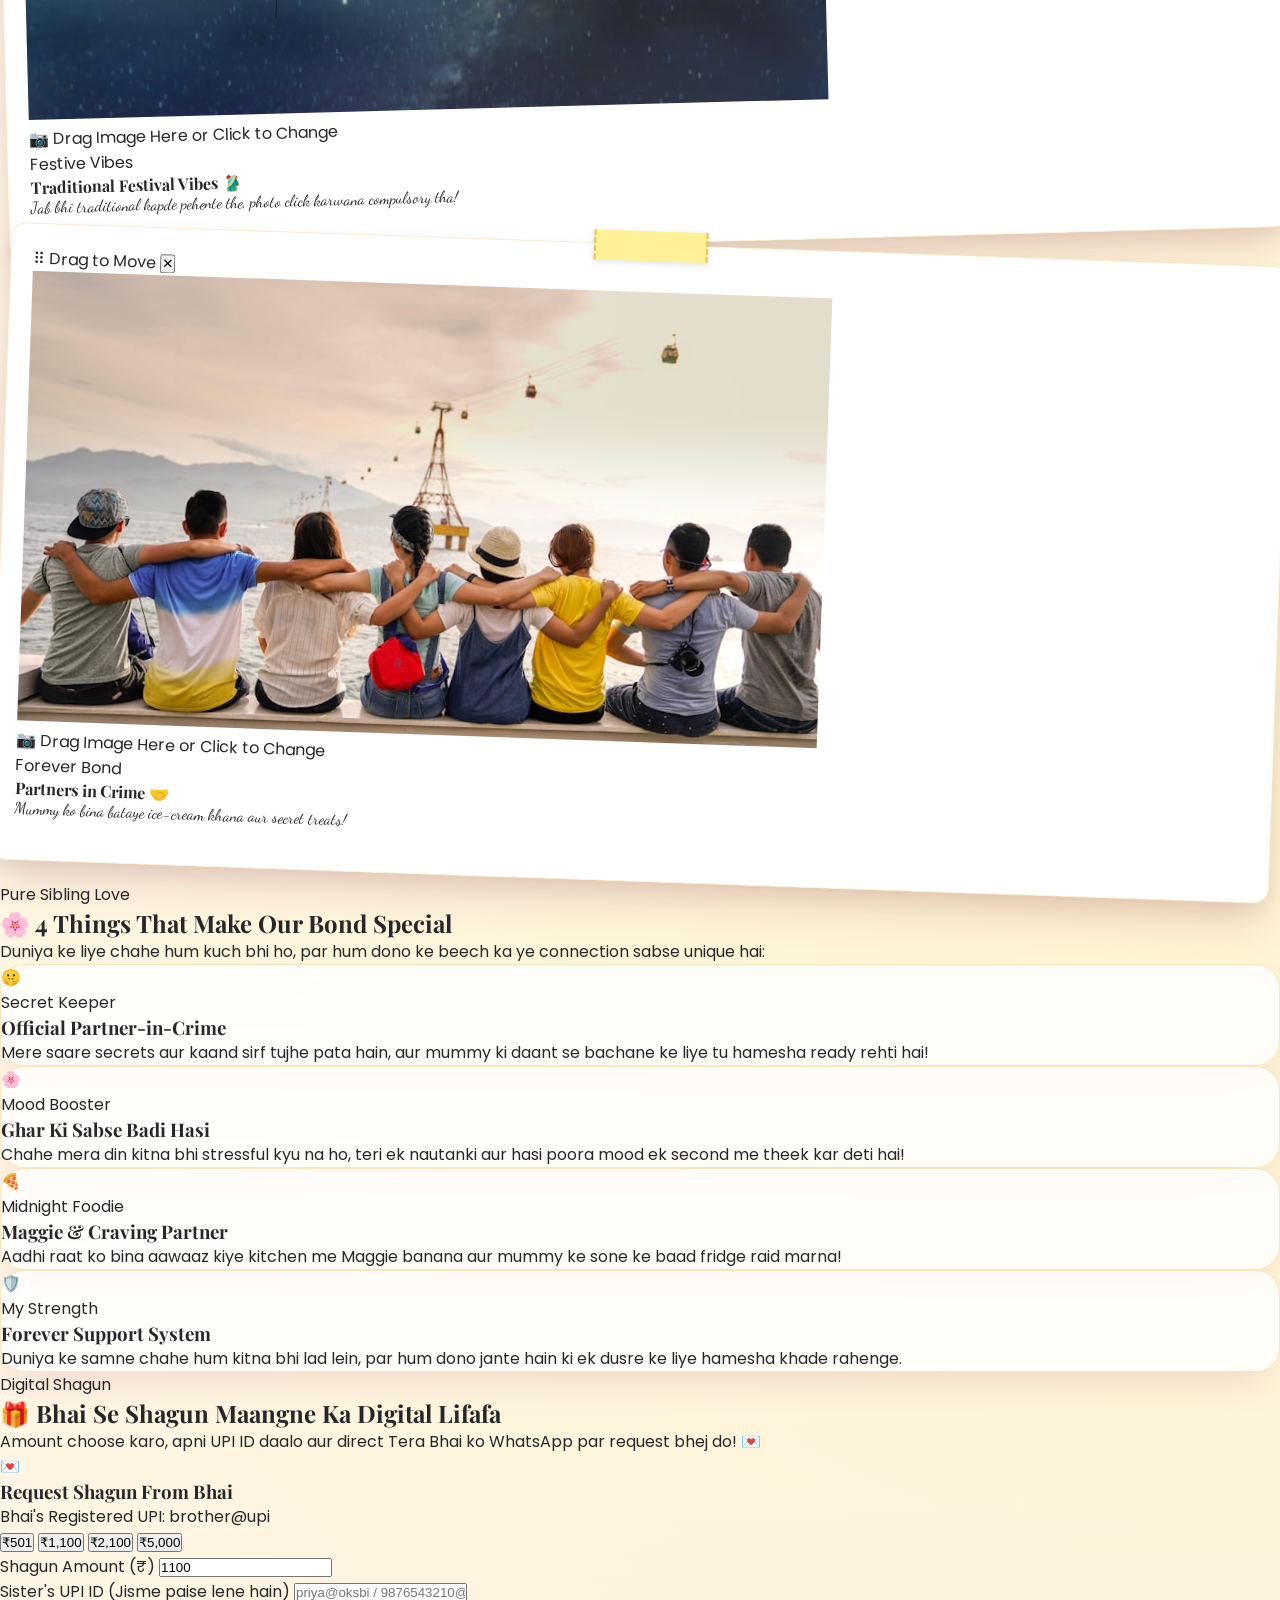
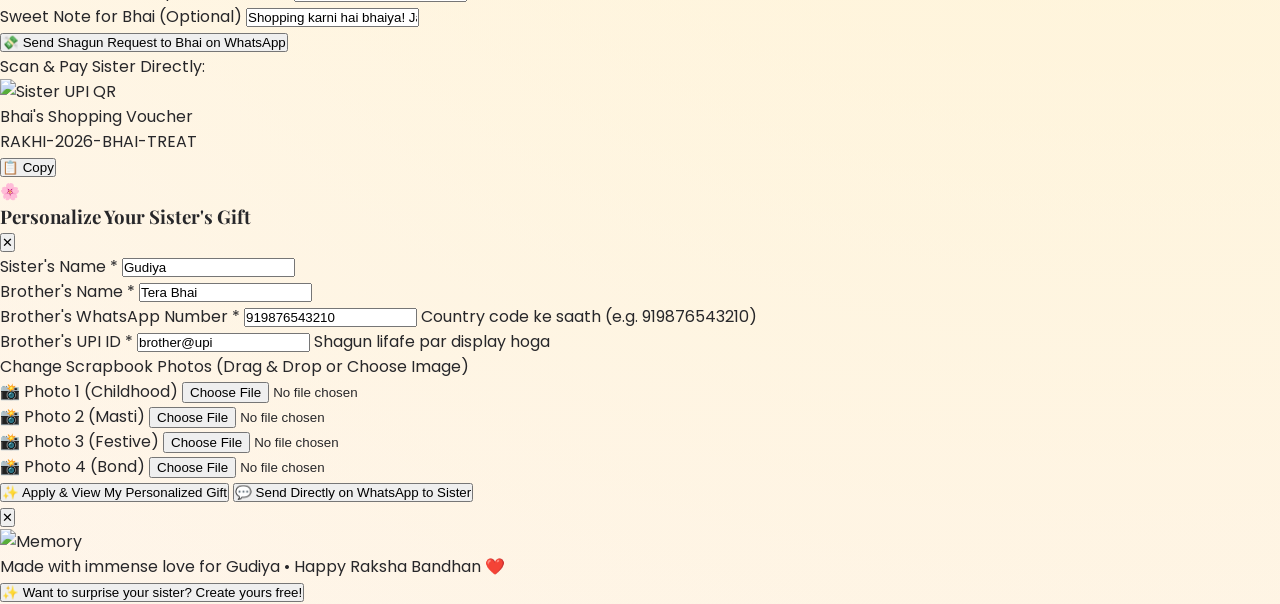
==== commit 661f15a7: "Enlarge photo memory frames to grand showcase dimensions with large typography" ====
--- a/index.html
+++ b/index.html
@@ -242,9 +242,9 @@
   </section>
 
   <!-- ==========================================
-       HAMARI YAADEIN (LARGE & REORDERABLE POLAROID SCRAPBOOK)
-       ========================================== -->
-  <section id="memoriesSection" class="max-w-6xl mx-auto py-12 px-4">
+       HAMARI YAADEIN (LARGE SHOWCASE POLAROID SCRAPBOOK)
+       ========================================== -->
+  <section id="memoriesSection" class="max-w-5xl mx-auto py-12 px-4">
     <div class="text-center mb-8">
       <span class="text-xs font-bold uppercase tracking-widest text-amber-700 bg-amber-100 px-3 py-1 rounded-full border border-amber-300">
         Memories Scrapbook
@@ -258,15 +258,15 @@
 
       <!-- Add Memory Action Button -->
       <div class="mt-4 flex items-center justify-center gap-3">
-        <button onclick="window.rakhiApp.addNewMemory()" class="px-4 py-2 bg-gradient-to-r from-rose-600 to-amber-500 hover:from-rose-700 hover:to-amber-600 text-white font-bold text-xs rounded-full shadow-md hover:shadow-lg transition flex items-center gap-1.5 active:scale-95">
+        <button onclick="window.rakhiApp.addNewMemory()" class="px-5 py-2.5 bg-gradient-to-r from-rose-600 to-amber-500 hover:from-rose-700 hover:to-amber-600 text-white font-bold text-xs sm:text-sm rounded-full shadow-md hover:shadow-lg transition flex items-center gap-2 active:scale-95">
           <span>➕</span> Add New Photo Memory
         </button>
       </div>
     </div>
 
-    <!-- Large 3-Column Grid for Big Stunning Polaroids -->
-    <div id="memoriesGrid" class="grid grid-cols-1 sm:grid-cols-2 lg:grid-cols-3 gap-8">
-      <!-- Dynamic memories rendered via js/app.js with drag-reordering and delete controls -->
+    <!-- 2-Column Wide Grand Showcase Grid -->
+    <div id="memoriesGrid" class="grid grid-cols-1 md:grid-cols-2 gap-8 sm:gap-10">
+      <!-- Dynamic memories rendered via js/app.js -->
     </div>
   </section>
 
--- a/css/style.css
+++ b/css/style.css
@@ -98,15 +98,16 @@
   box-shadow: 0 15px 30px -5px rgba(136, 19, 55, 0.25);
 }
 
-/* Bigger & More Prominent Polaroid Card Styles */
+/* 📸 LARGE & GRAND SHOWCASE POLAROID FRAMES */
 .polaroid {
   background: #ffffff;
-  padding: 16px 16px 32px 16px;
-  box-shadow: 0 20px 35px -5px rgba(0, 0, 0, 0.14), 0 8px 16px rgba(0, 0, 0, 0.06);
-  border-radius: 10px;
-  transition: all 0.35s cubic-bezier(0.175, 0.885, 0.32, 1.275);
+  padding: 22px 22px 42px 22px;
+  box-shadow: 0 25px 45px -8px rgba(136, 19, 55, 0.16), 0 10px 20px rgba(0, 0, 0, 0.06);
+  border-radius: 16px;
+  transition: all 0.4s cubic-bezier(0.175, 0.885, 0.32, 1.275);
   position: relative;
   cursor: grab;
+  border: 1px solid rgba(245, 158, 11, 0.2);
 }
 
 .polaroid:active {
@@ -120,29 +121,30 @@
 
 .polaroid.drag-over {
   border: 3px dashed #e11d48 !important;
-  transform: scale(1.05) !important;
+  transform: scale(1.04) !important;
 }
 
+/* Prominent Washi Tape on Top */
 .polaroid::before {
   content: '';
   position: absolute;
-  top: -12px;
+  top: -14px;
   left: 50%;
   transform: translateX(-50%);
-  width: 80px;
-  height: 26px;
-  background-color: rgba(254, 240, 138, 0.85);
-  box-shadow: 0 2px 4px rgba(0,0,0,0.12);
-  backdrop-filter: blur(3px);
-  border-left: 2px dashed rgba(202, 138, 4, 0.4);
-  border-right: 2px dashed rgba(202, 138, 4, 0.4);
+  width: 110px;
+  height: 30px;
+  background-color: rgba(254, 240, 138, 0.88);
+  box-shadow: 0 2px 6px rgba(0,0,0,0.12);
+  backdrop-filter: blur(4px);
+  border-left: 2px dashed rgba(202, 138, 4, 0.45);
+  border-right: 2px dashed rgba(202, 138, 4, 0.45);
   z-index: 10;
 }
 
 .polaroid:hover {
-  transform: scale(1.03) rotate(0deg) !important;
+  transform: scale(1.02) rotate(0deg) !important;
   z-index: 20;
-  box-shadow: 0 30px 45px -10px rgba(136, 19, 55, 0.3);
+  box-shadow: 0 35px 55px -10px rgba(136, 19, 55, 0.3);
 }
 
 .photo-upload-overlay {
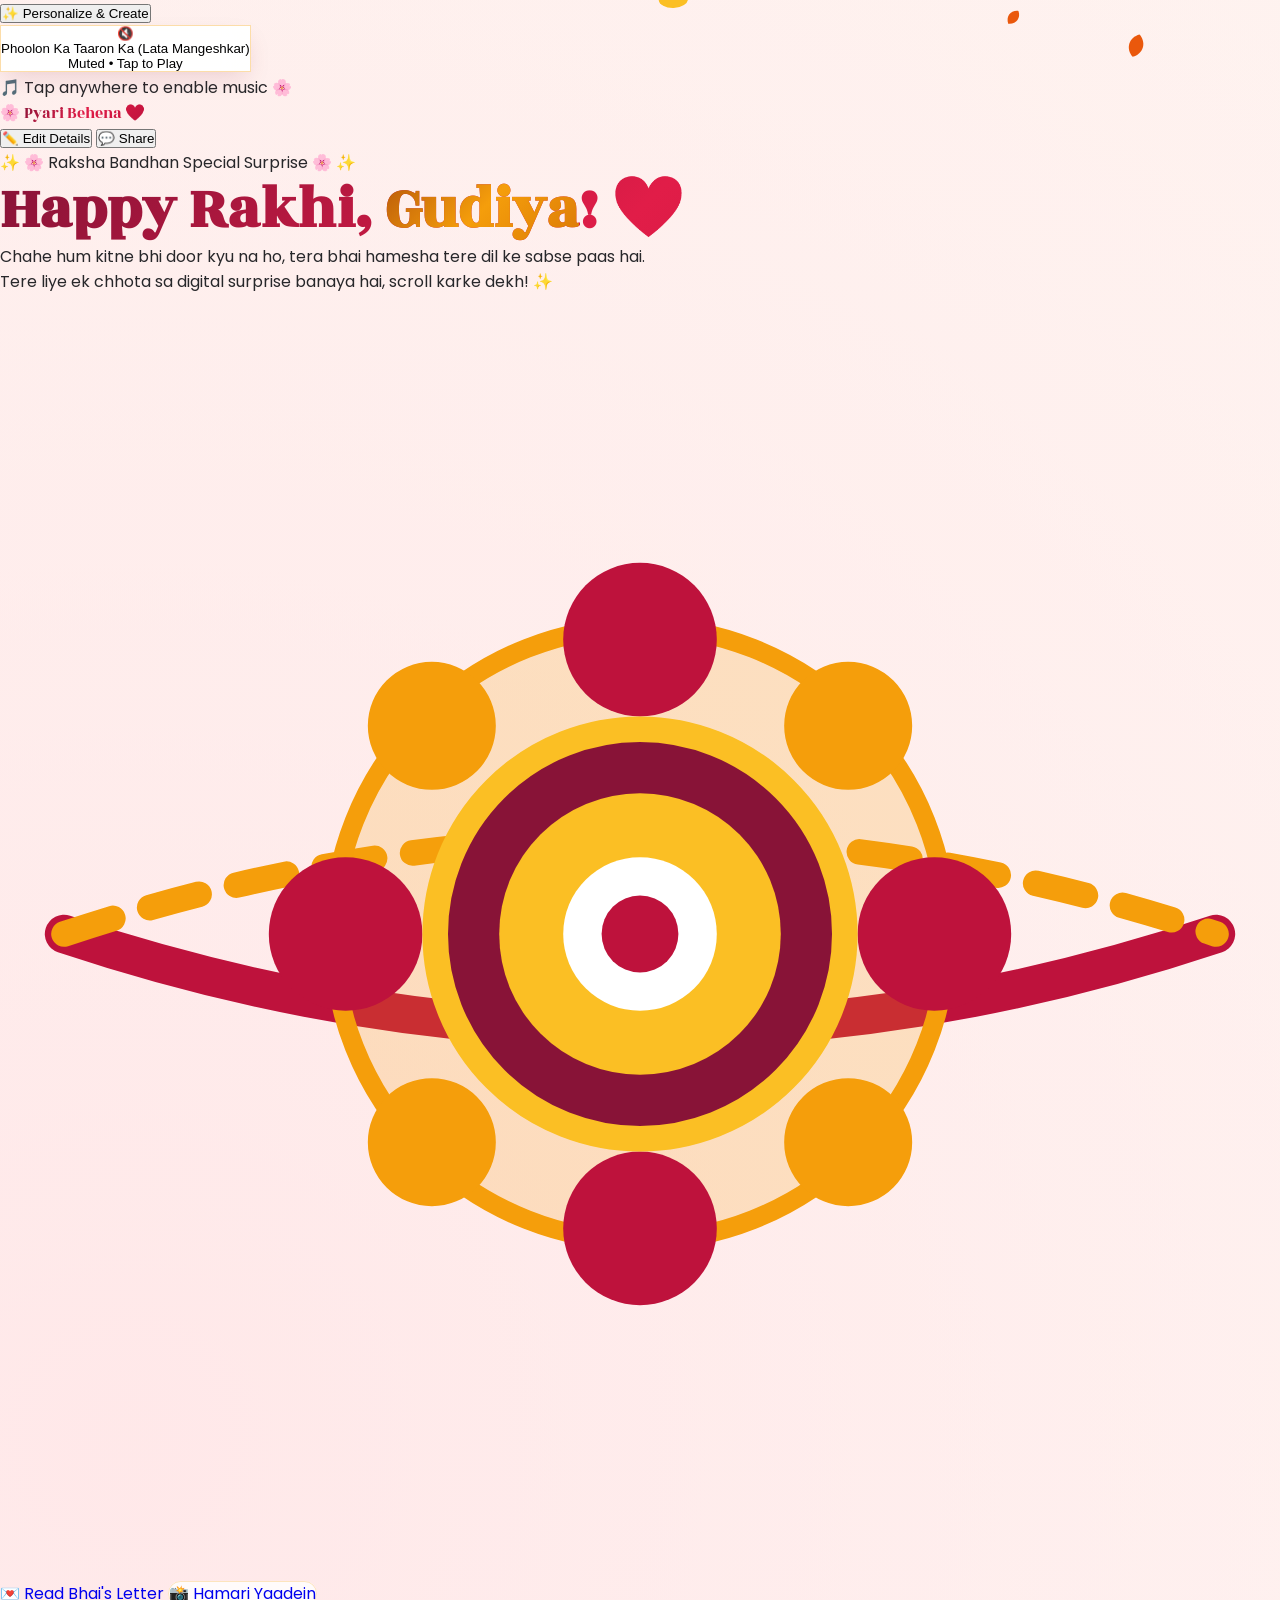
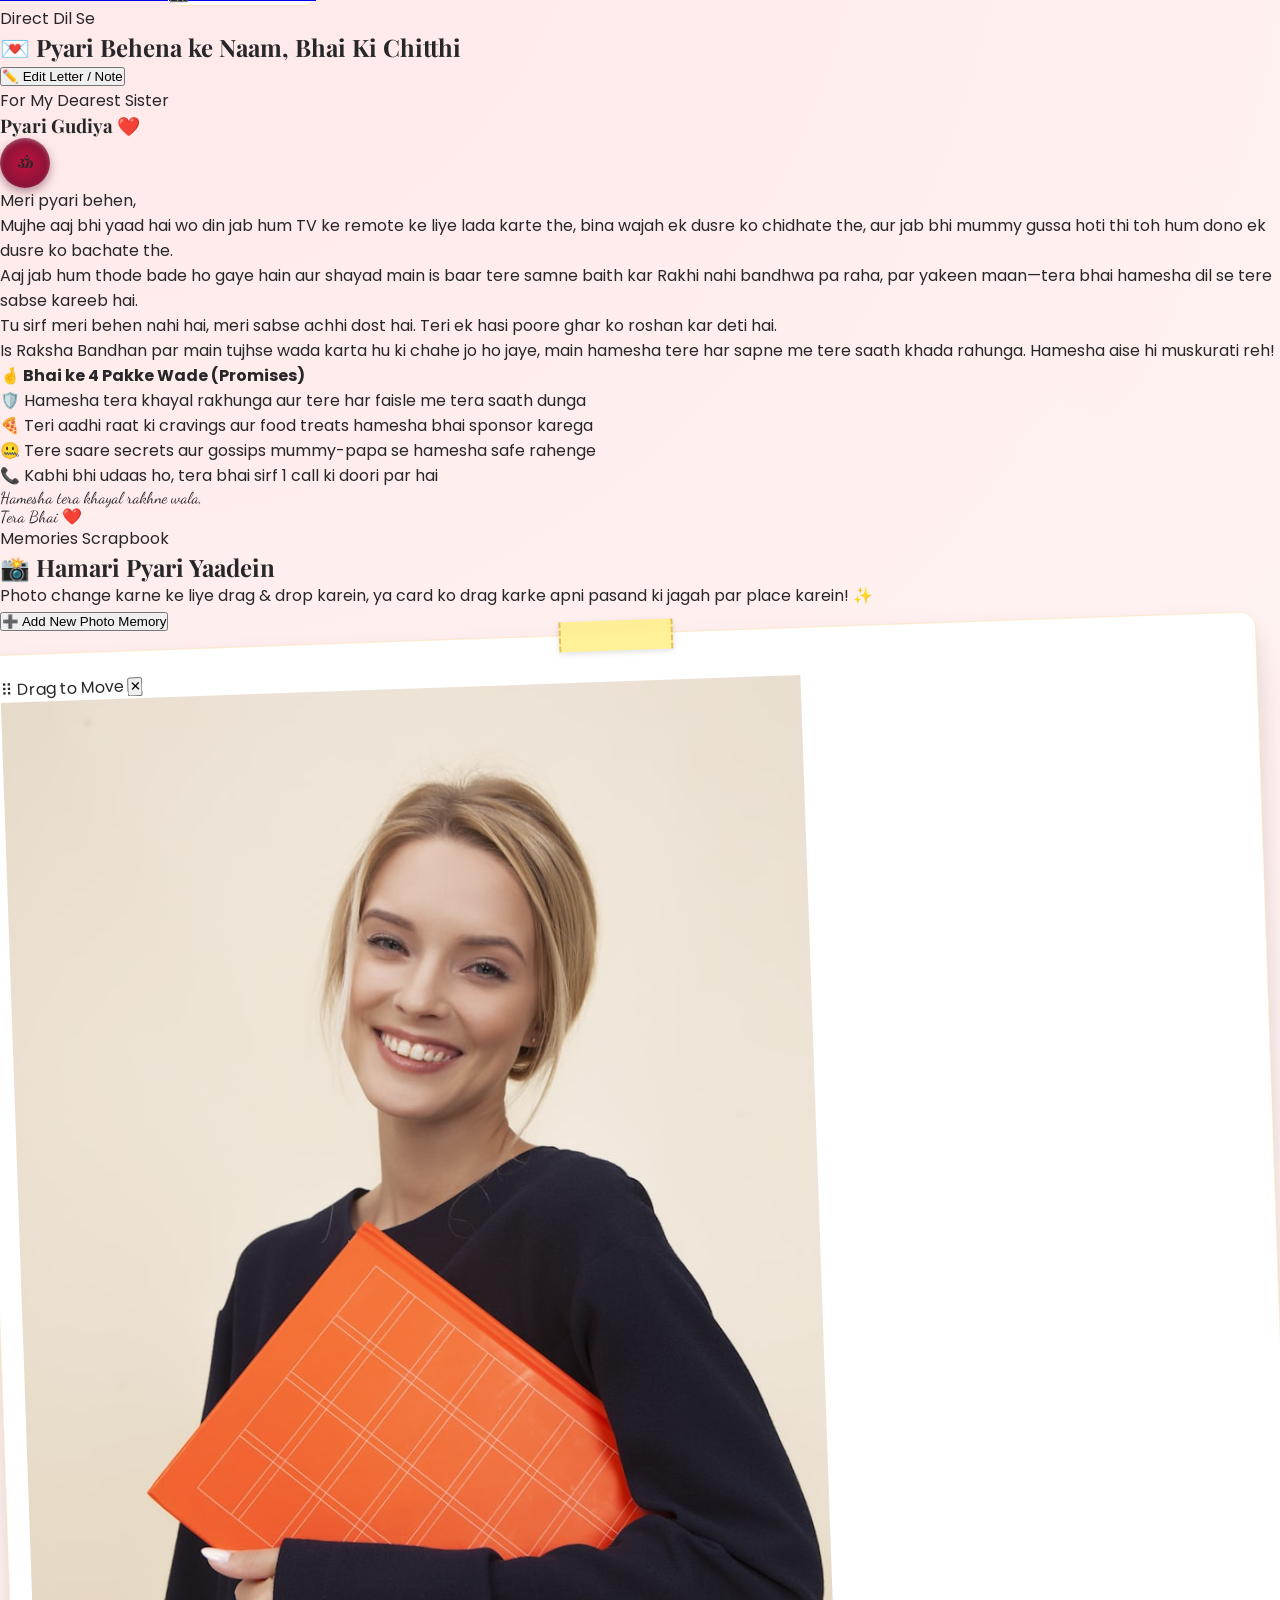
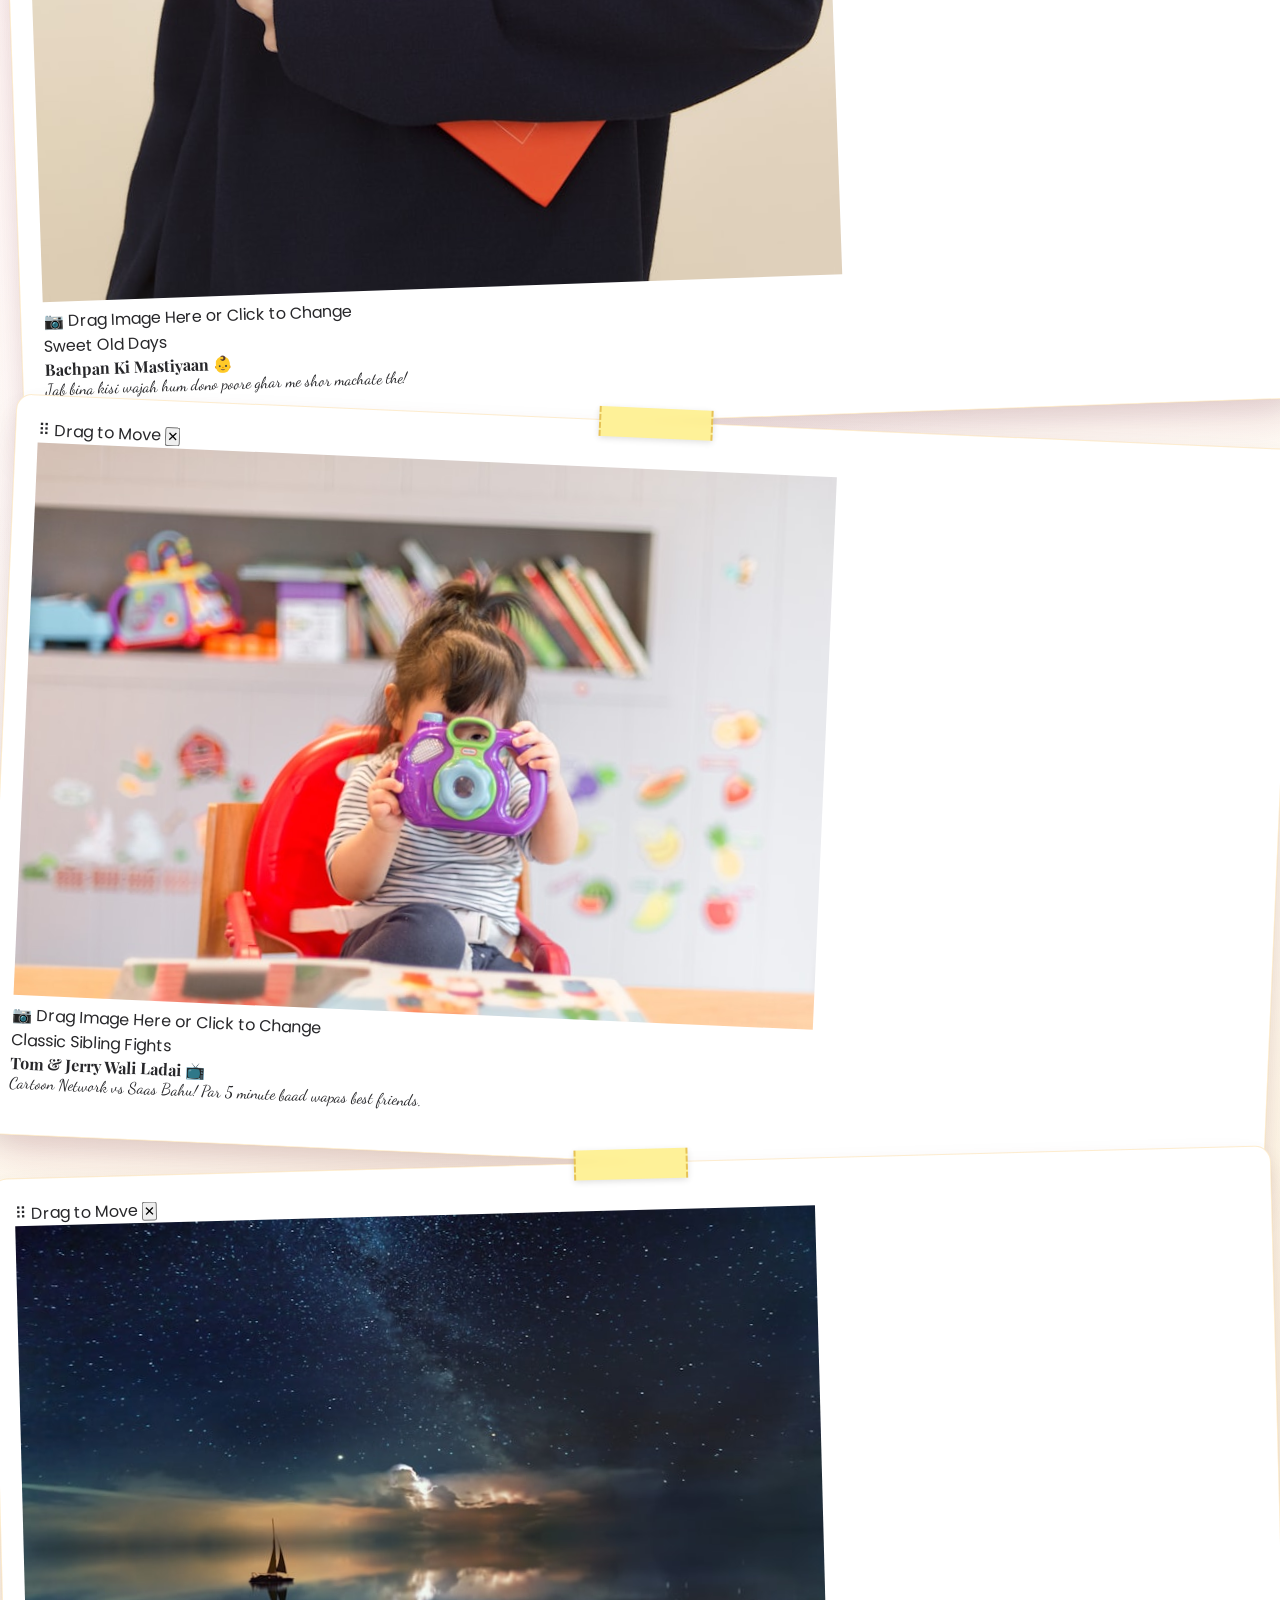
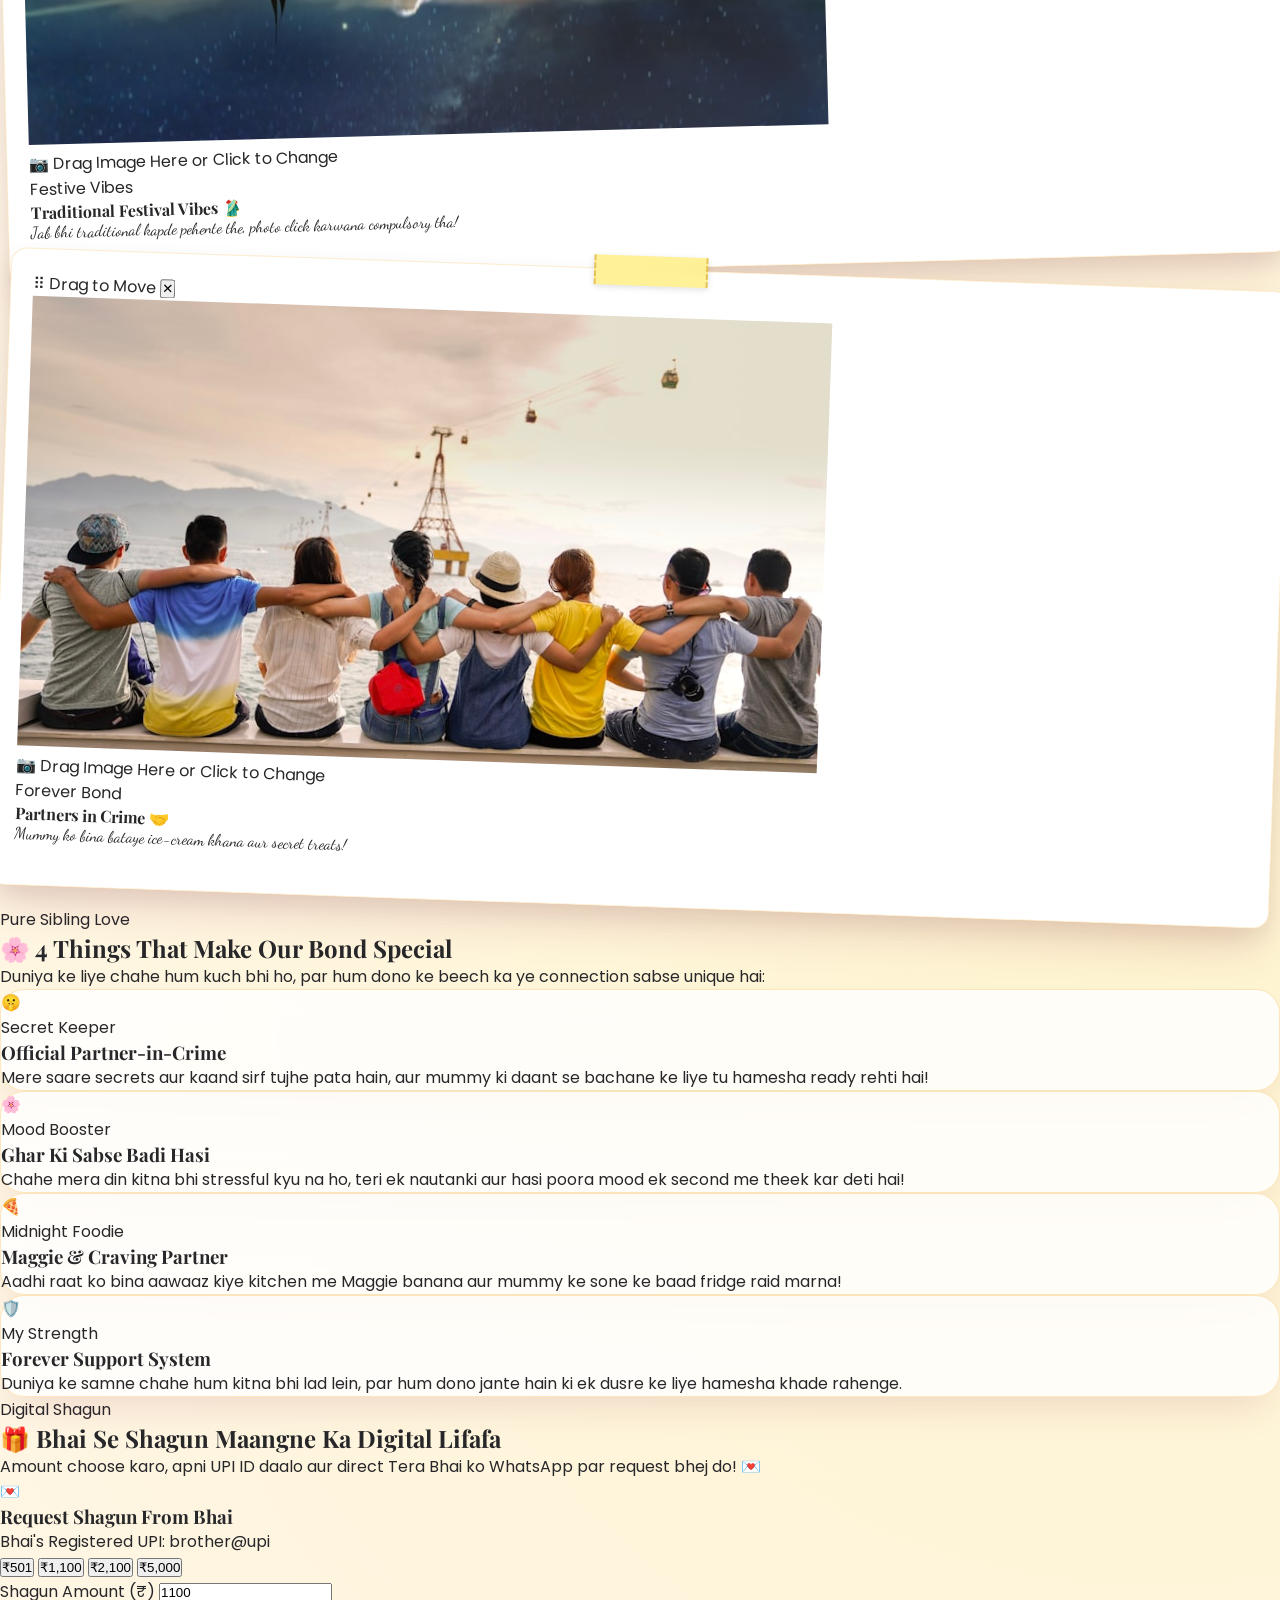
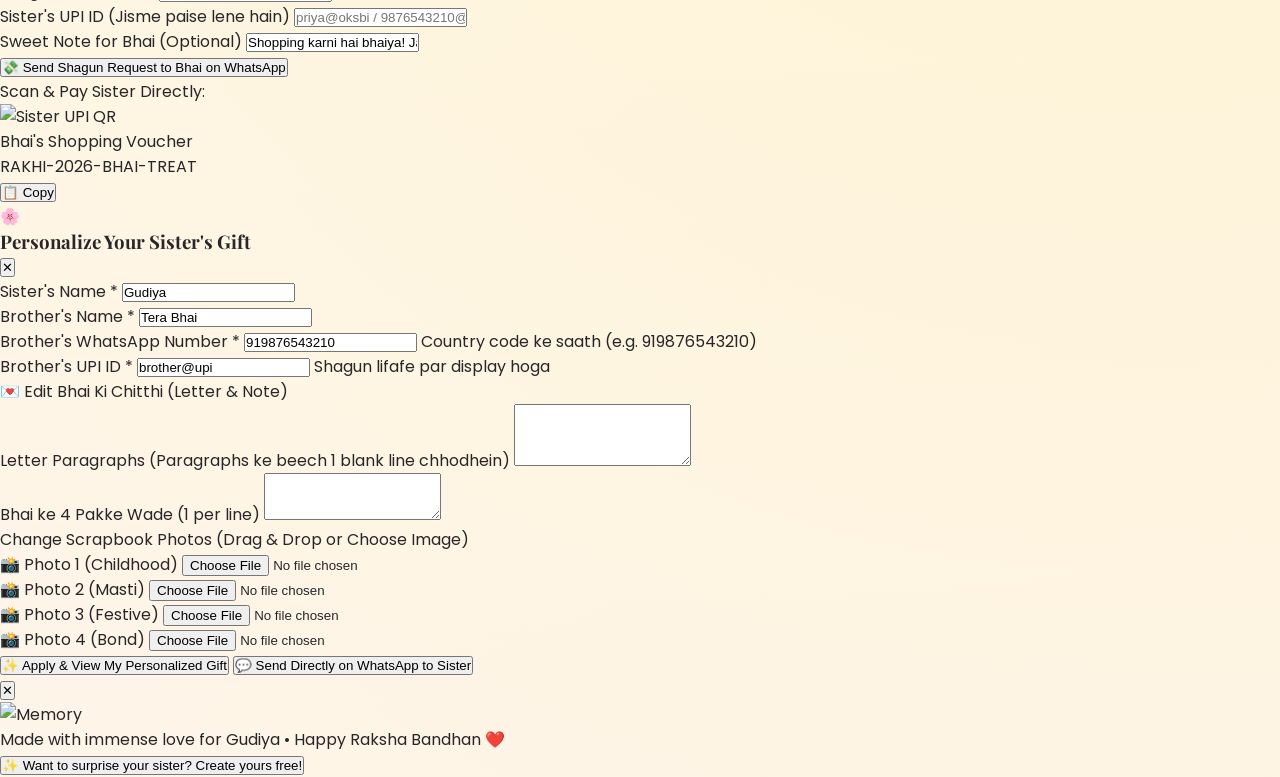
==== commit 1a268951: "Add full Letter and Brotherly Promises editing controls directly inside Personalize modal and Letter" ====
--- a/index.html
+++ b/index.html
@@ -195,9 +195,14 @@
       <span class="text-xs font-bold uppercase tracking-widest text-rose-700 bg-rose-100 px-3 py-1 rounded-full border border-rose-300">
         Direct Dil Se
       </span>
-      <h2 class="text-2xl sm:text-3xl font-bold font-heading text-zinc-900 mt-2">
+      <h2 id="letterSectionTitle" class="text-2xl sm:text-3xl font-bold font-heading text-zinc-900 mt-2">
         💌 Pyari Behena ke Naam, Bhai Ki Chitthi
       </h2>
+      <div class="mt-2">
+        <button onclick="window.rakhiApp.openPersonalizeModal()" class="inline-flex items-center gap-1 text-xs text-rose-600 hover:text-rose-800 bg-rose-50 px-3 py-1 rounded-full border border-rose-200 transition font-semibold">
+          <span>✏️</span> Edit Letter / Note
+        </button>
+      </div>
     </div>
 
     <div class="relative bg-[#fffdfa] rounded-3xl p-6 sm:p-10 border-2 border-amber-200 shadow-xl">
@@ -387,7 +392,7 @@
   </section>
 
   <!-- ==========================================
-       PERSONALIZE & CREATE MODAL
+       PERSONALIZE & CREATE MODAL (WITH FULL LETTER EDITING)
        ========================================== -->
   <div id="personalizeModal" class="hidden fixed inset-0 z-50 bg-black/80 backdrop-blur-md items-center justify-center p-4 overflow-y-auto">
     <div class="relative max-w-lg w-full bg-white rounded-3xl p-6 shadow-2xl space-y-5 my-8 animate-fadeIn max-h-[90vh] overflow-y-auto border-2 border-amber-300">
@@ -404,6 +409,7 @@
 
       <!-- Quick Form -->
       <div class="space-y-4 text-left">
+        <!-- 1. Names -->
         <div class="grid grid-cols-1 sm:grid-cols-2 gap-3">
           <div>
             <label class="block text-xs font-semibold text-zinc-600 mb-1">Sister's Name *</label>
@@ -415,6 +421,7 @@
           </div>
         </div>
 
+        <!-- 2. WhatsApp & UPI -->
         <div class="grid grid-cols-1 sm:grid-cols-2 gap-3">
           <div>
             <label class="block text-xs font-semibold text-zinc-600 mb-1">Brother's WhatsApp Number *</label>
@@ -425,6 +432,21 @@
             <label class="block text-xs font-semibold text-zinc-600 mb-1">Brother's UPI ID *</label>
             <input type="text" id="modalBrotherUpi" value="brother@upi" placeholder="yourname@upi" class="w-full p-2.5 rounded-xl border text-xs focus:border-rose-500 focus:outline-none">
             <span class="text-[10px] text-zinc-400">Shagun lifafe par display hoga</span>
+          </div>
+        </div>
+
+        <!-- 3. Edit Bhai Ki Chitthi (Letter & Note) -->
+        <div class="p-3.5 bg-amber-50/70 rounded-2xl border border-amber-200 space-y-3">
+          <span class="text-xs font-bold text-amber-900 flex items-center gap-1.5">
+            <span>💌</span> Edit Bhai Ki Chitthi (Letter & Note)
+          </span>
+          <div>
+            <label class="block text-[11px] font-semibold text-zinc-600 mb-1">Letter Paragraphs (Paragraphs ke beech 1 blank line chhodhein)</label>
+            <textarea id="modalLetterParagraphs" rows="4" class="w-full p-2.5 rounded-xl border border-zinc-300 text-xs focus:border-rose-500 focus:outline-none leading-relaxed"></textarea>
+          </div>
+          <div>
+            <label class="block text-[11px] font-semibold text-zinc-600 mb-1">Bhai ke 4 Pakke Wade (1 per line)</label>
+            <textarea id="modalLetterPromises" rows="3" class="w-full p-2.5 rounded-xl border border-zinc-300 text-xs focus:border-rose-500 focus:outline-none leading-relaxed"></textarea>
           </div>
         </div>
 
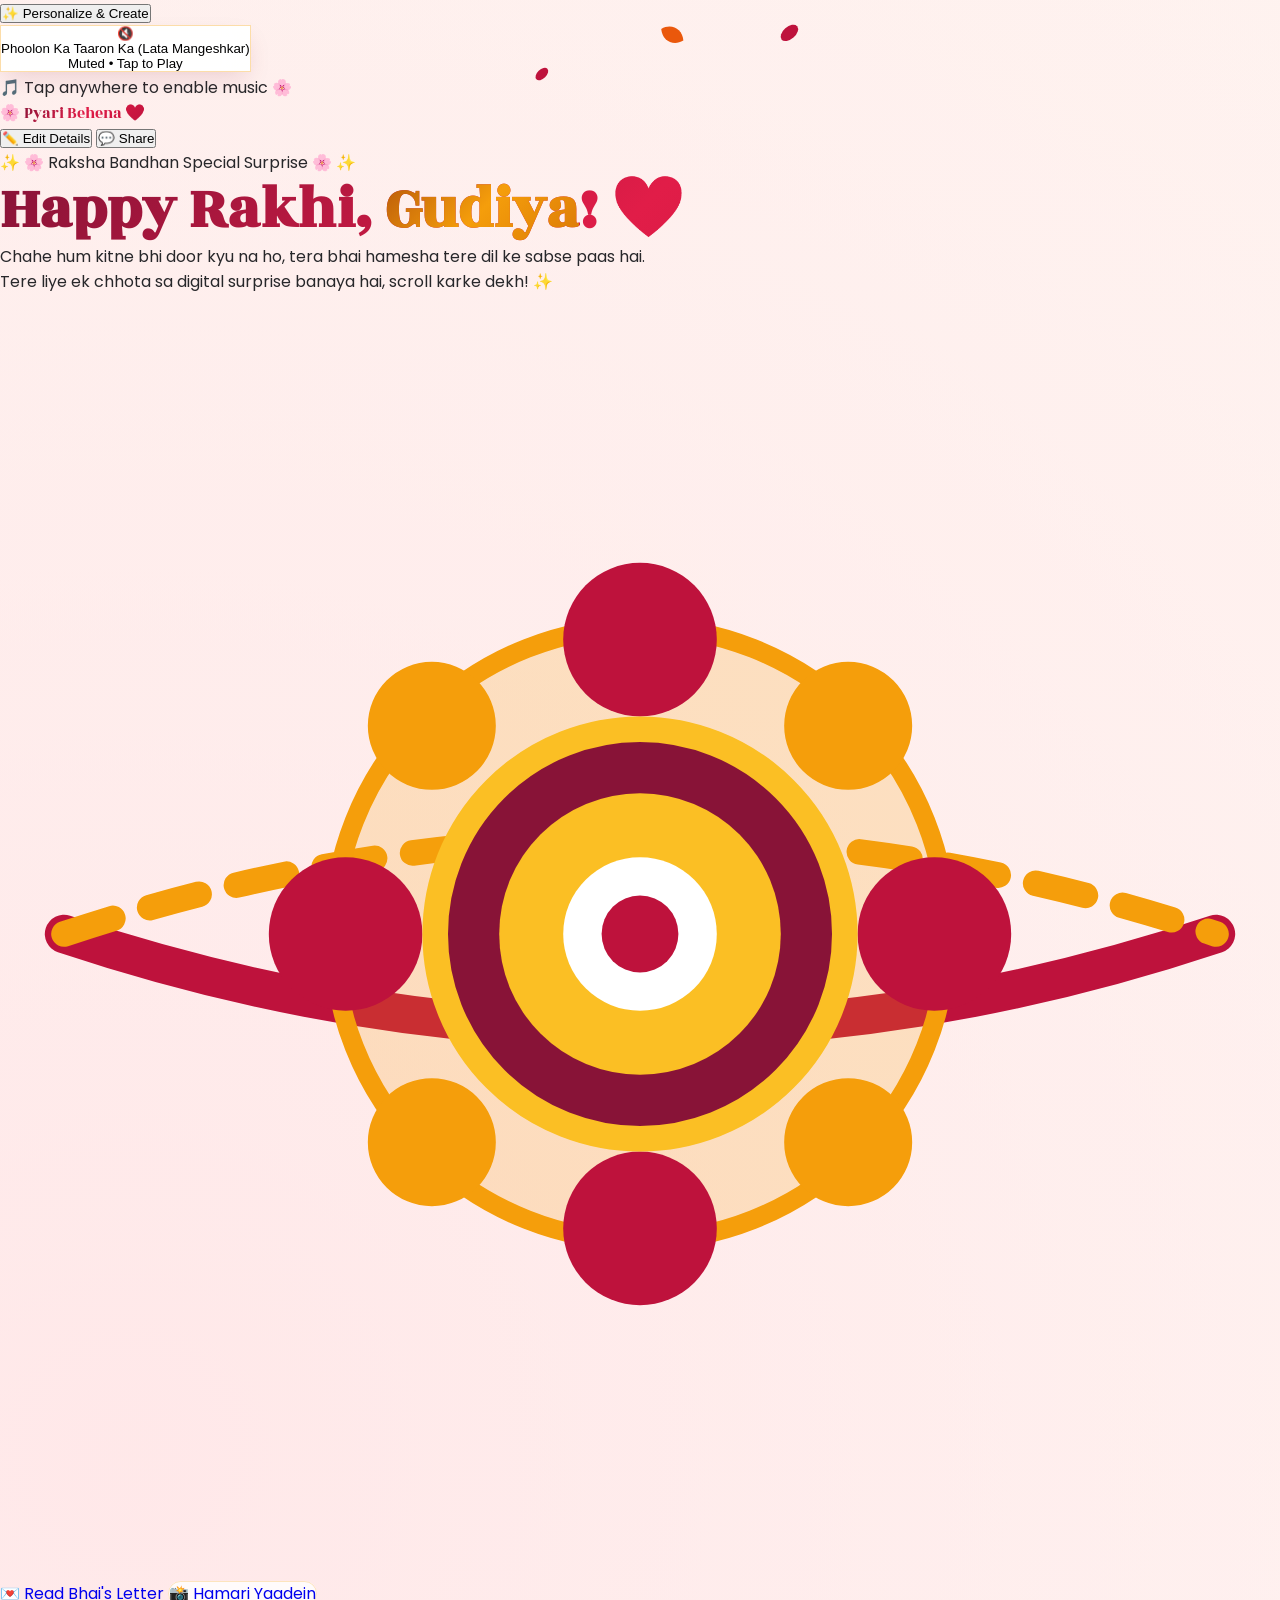
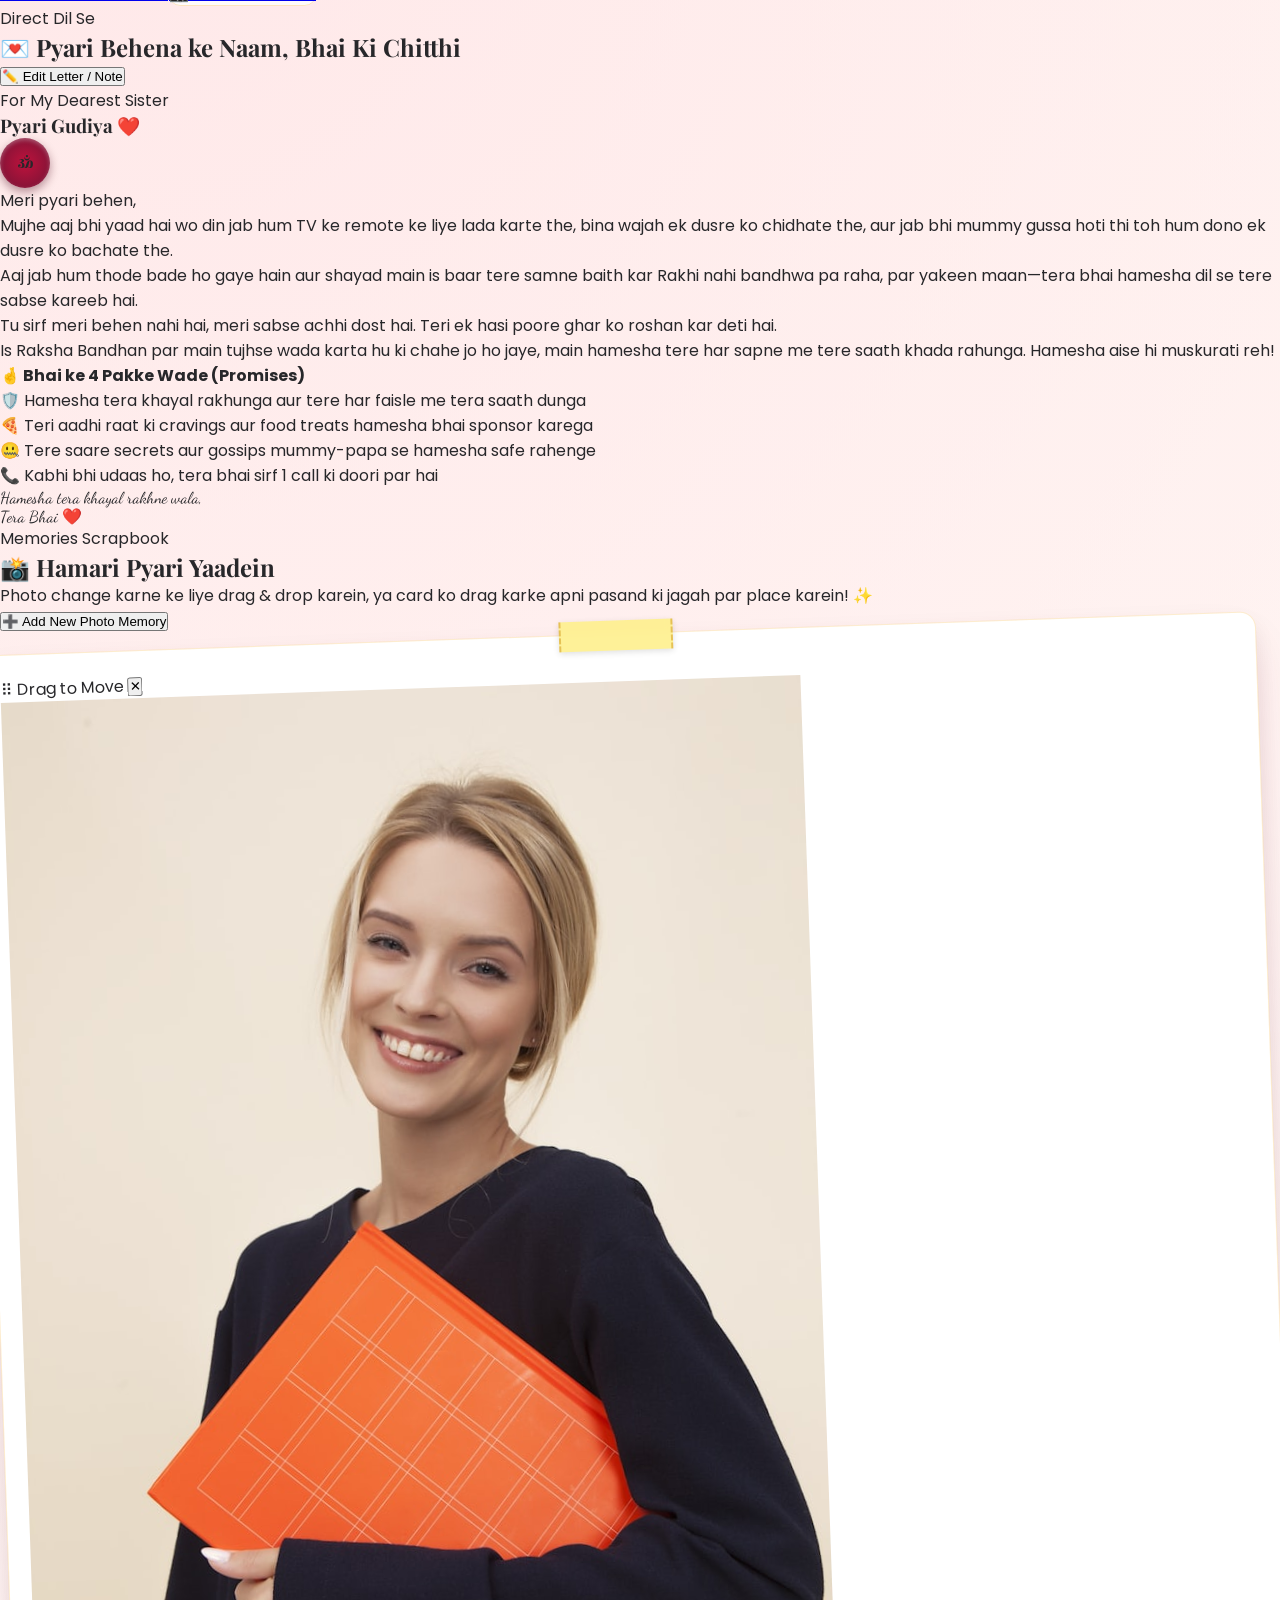
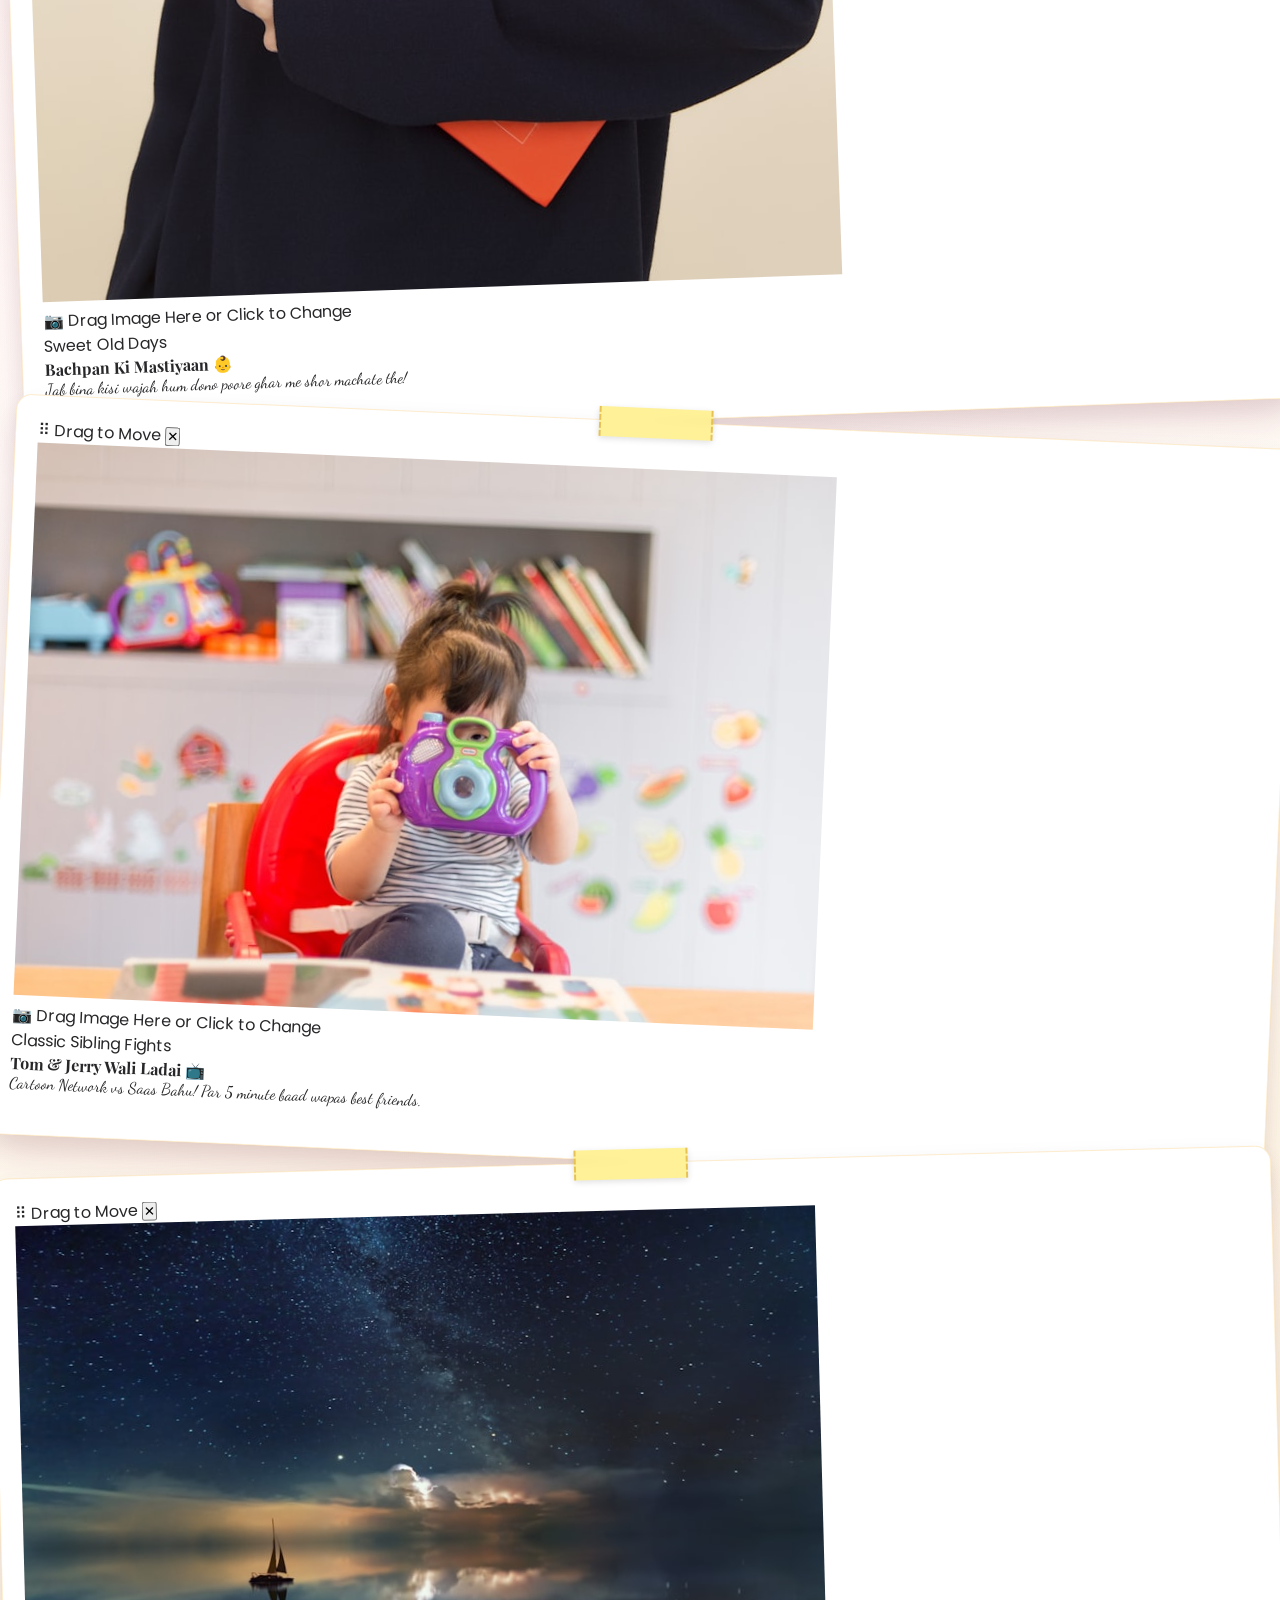
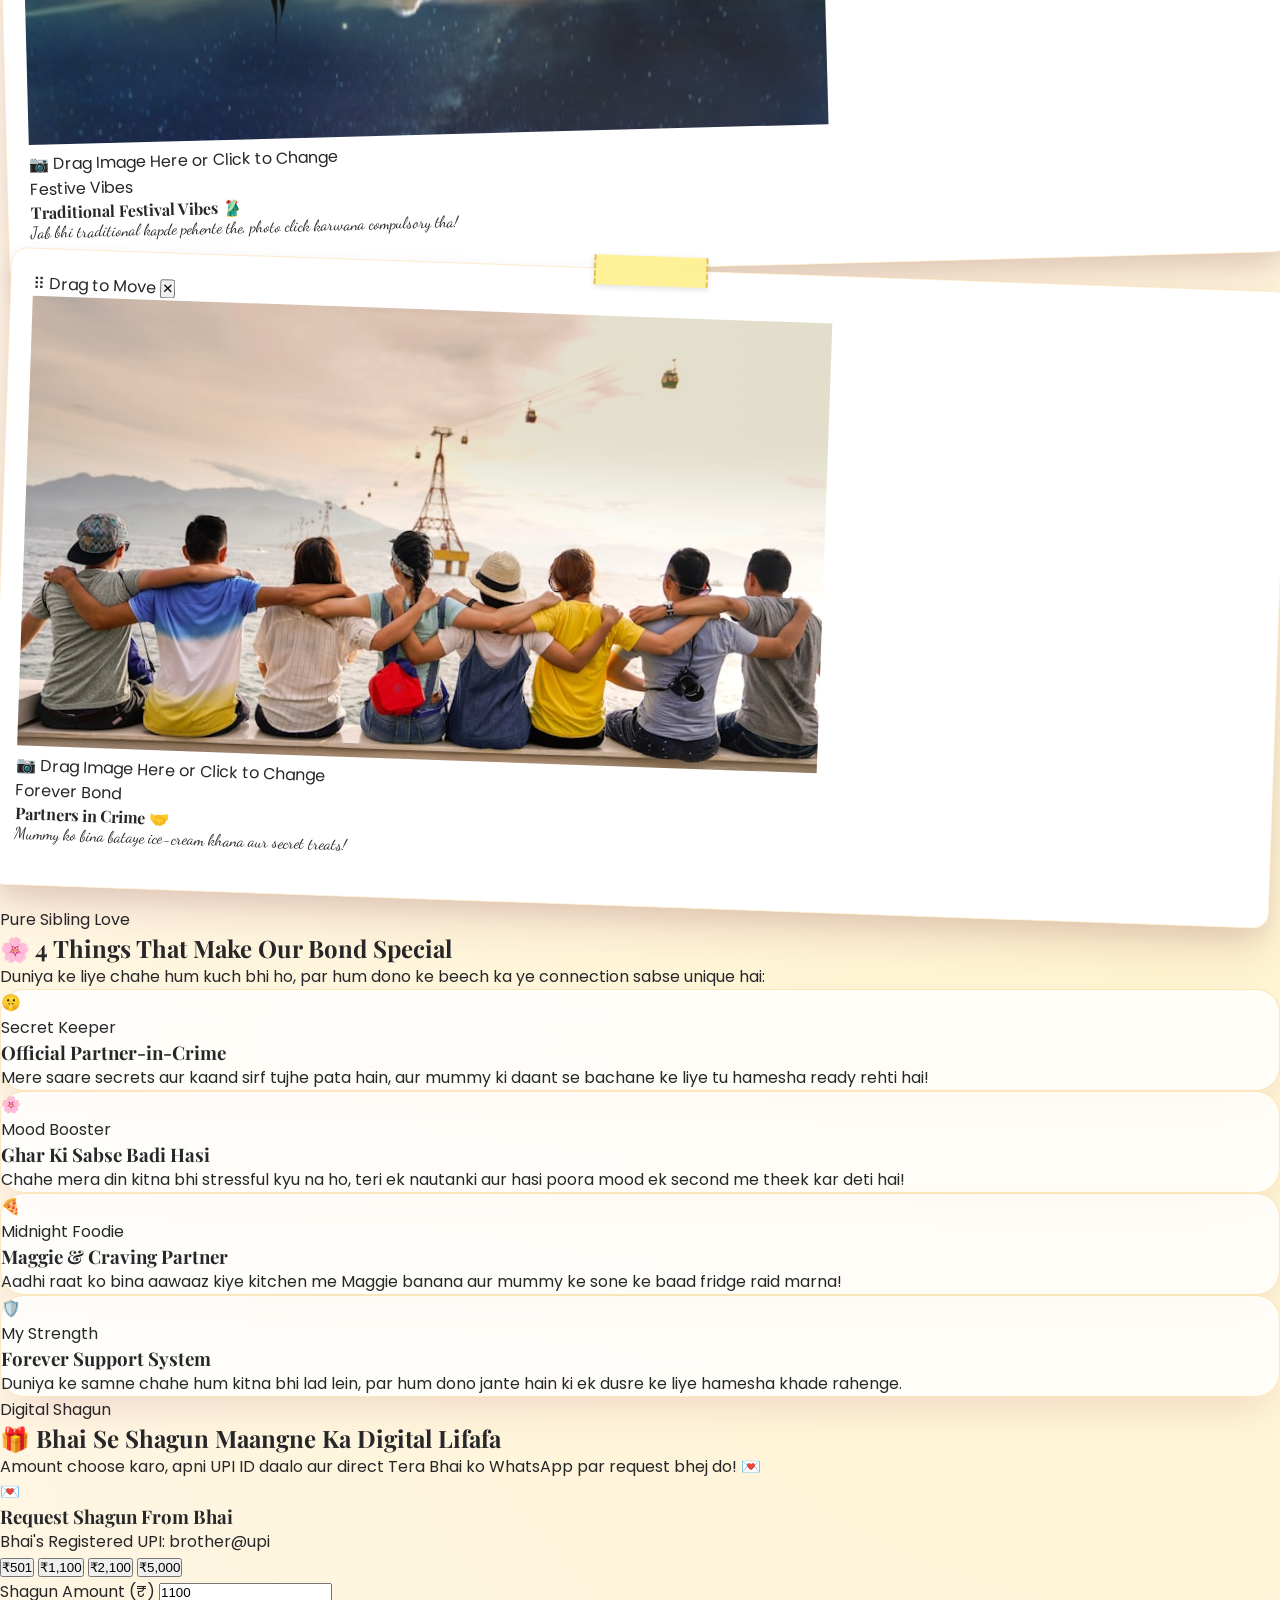
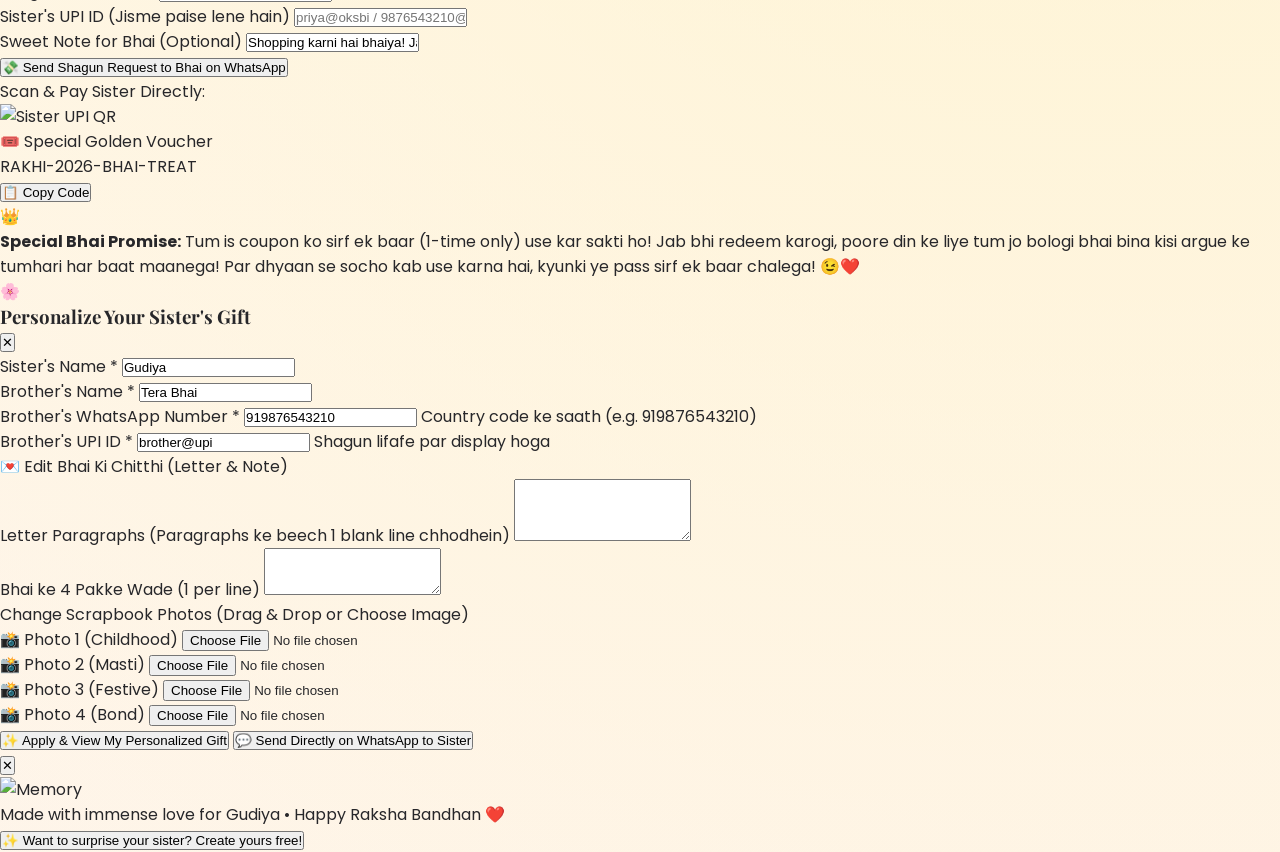
==== commit dc97e721: "Add 1-time golden sibling promise note under shagun gift coupon" ====
--- a/index.html
+++ b/index.html
@@ -372,18 +372,26 @@
           </div>
         </div>
 
-        <!-- Gift Voucher Code Box -->
-        <div class="border-t border-amber-100 pt-4">
-          <div class="p-3 bg-amber-50 rounded-xl border-2 border-dashed border-amber-300 flex items-center justify-between">
+        <!-- Gift Voucher Code Box with Golden Sibling Promise -->
+        <div class="border-t border-amber-100 pt-4 space-y-2.5">
+          <div class="p-3.5 bg-amber-50 rounded-2xl border-2 border-dashed border-amber-300 flex items-center justify-between shadow-sm">
             <div class="text-left">
-              <span class="text-[9px] font-bold text-zinc-400 uppercase">Bhai's Shopping Voucher</span>
-              <div id="shagunGiftCode" class="text-xs sm:text-sm font-extrabold text-rose-700 font-mono tracking-wider">
+              <span class="text-[9px] font-bold text-zinc-400 uppercase tracking-wider">🎟️ Special Golden Voucher</span>
+              <div id="shagunGiftCode" class="text-sm sm:text-base font-extrabold text-rose-700 font-mono tracking-wider mt-0.5">
                 RAKHI-2026-BHAI-TREAT
               </div>
             </div>
-            <button onclick="window.rakhiApp.copyShagunCode()" class="px-3 py-1 bg-rose-600 hover:bg-rose-700 text-white text-xs font-semibold rounded-lg shadow">
-              📋 Copy
+            <button onclick="window.rakhiApp.copyShagunCode()" class="px-3.5 py-1.5 bg-rose-600 hover:bg-rose-700 text-white text-xs font-bold rounded-xl shadow transition active:scale-95">
+              📋 Copy Code
             </button>
+          </div>
+
+          <!-- Bhai's Special Promise Note for this Coupon -->
+          <div class="p-3.5 bg-rose-50/90 rounded-xl border border-rose-200 text-left text-xs text-rose-900 leading-relaxed shadow-xs flex items-start gap-2.5">
+            <span class="text-base flex-shrink-0 mt-0.5">👑</span>
+            <p id="shagunPromiseText">
+              <strong class="font-bold text-rose-950">Special Bhai Promise:</strong> Tum is coupon ko <strong>sirf ek baar (1-time only)</strong> use kar sakti ho! Jab bhi redeem karogi, poore din ke liye tum jo bologi bhai bina kisi argue ke tumhari har baat maanega! Par dhyaan se socho kab use karna hai, kyunki ye pass sirf ek baar chalega! 😉❤️
+            </p>
           </div>
         </div>
 
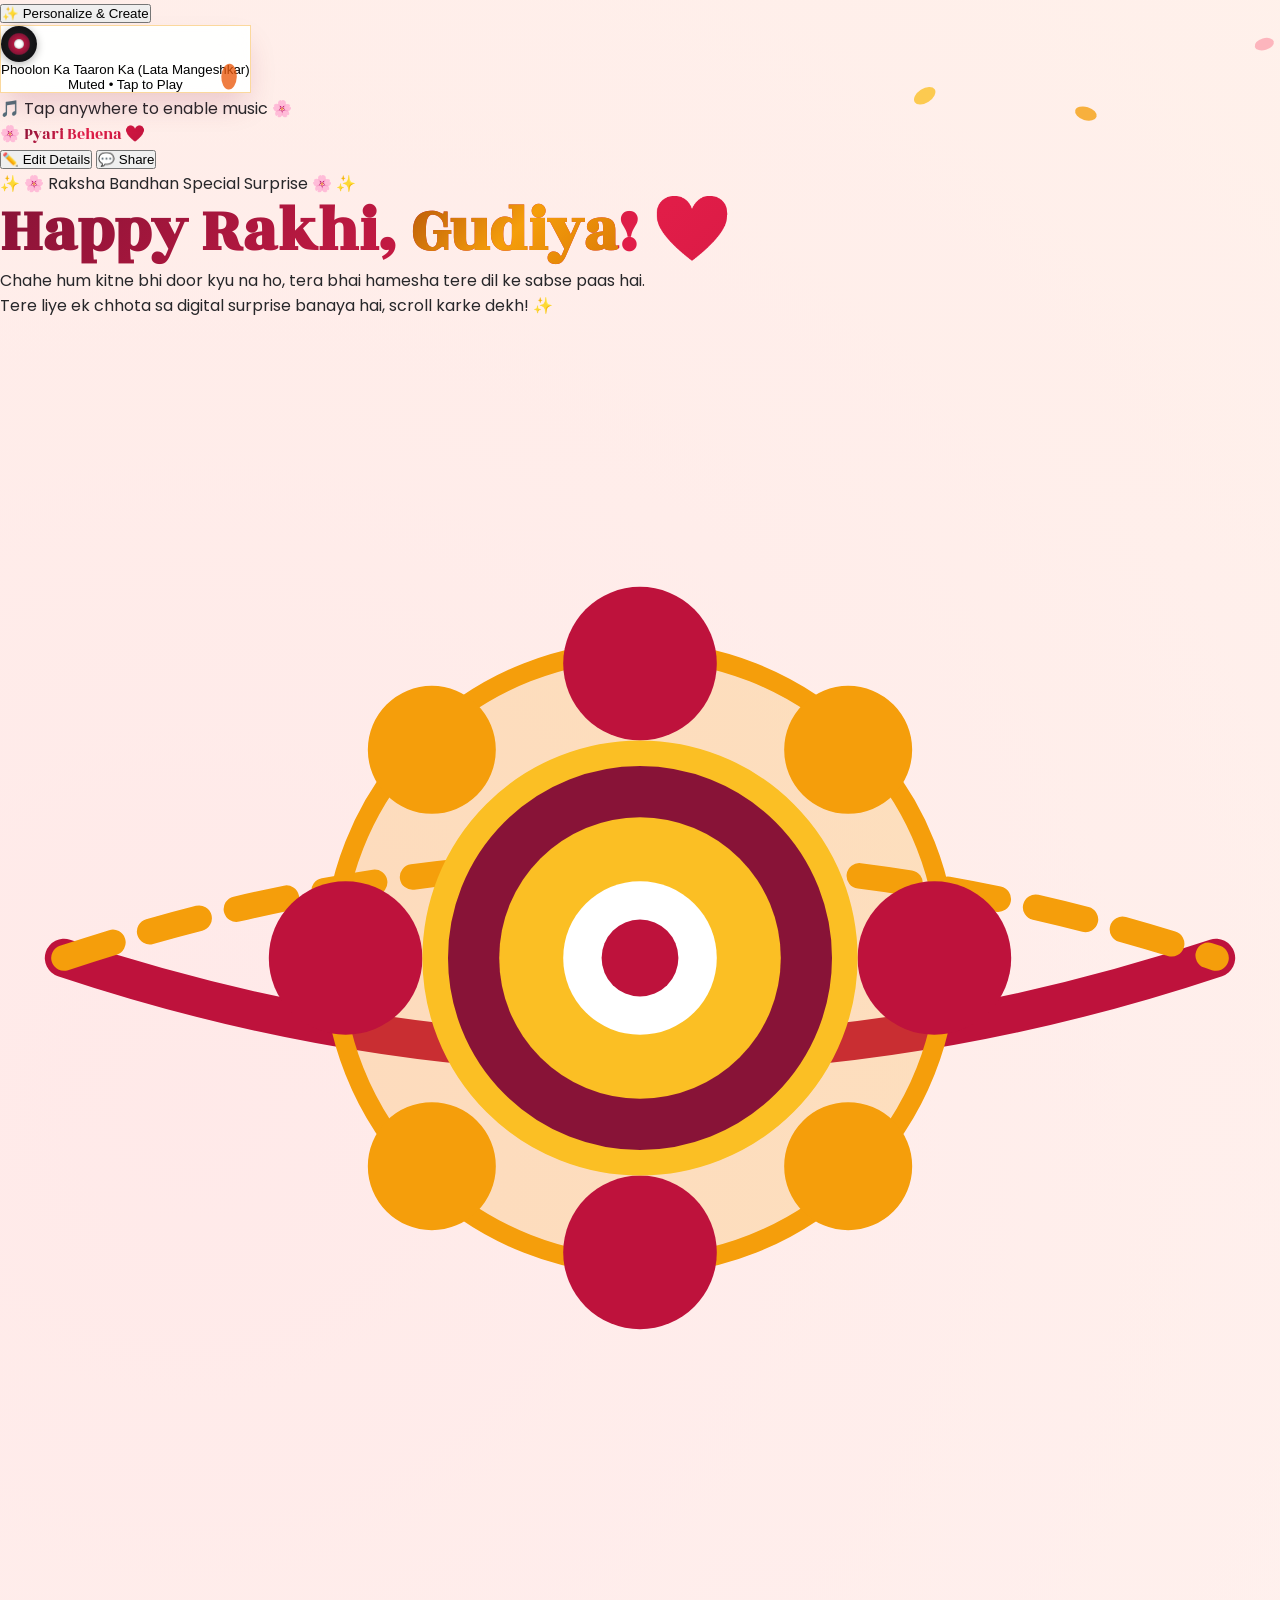
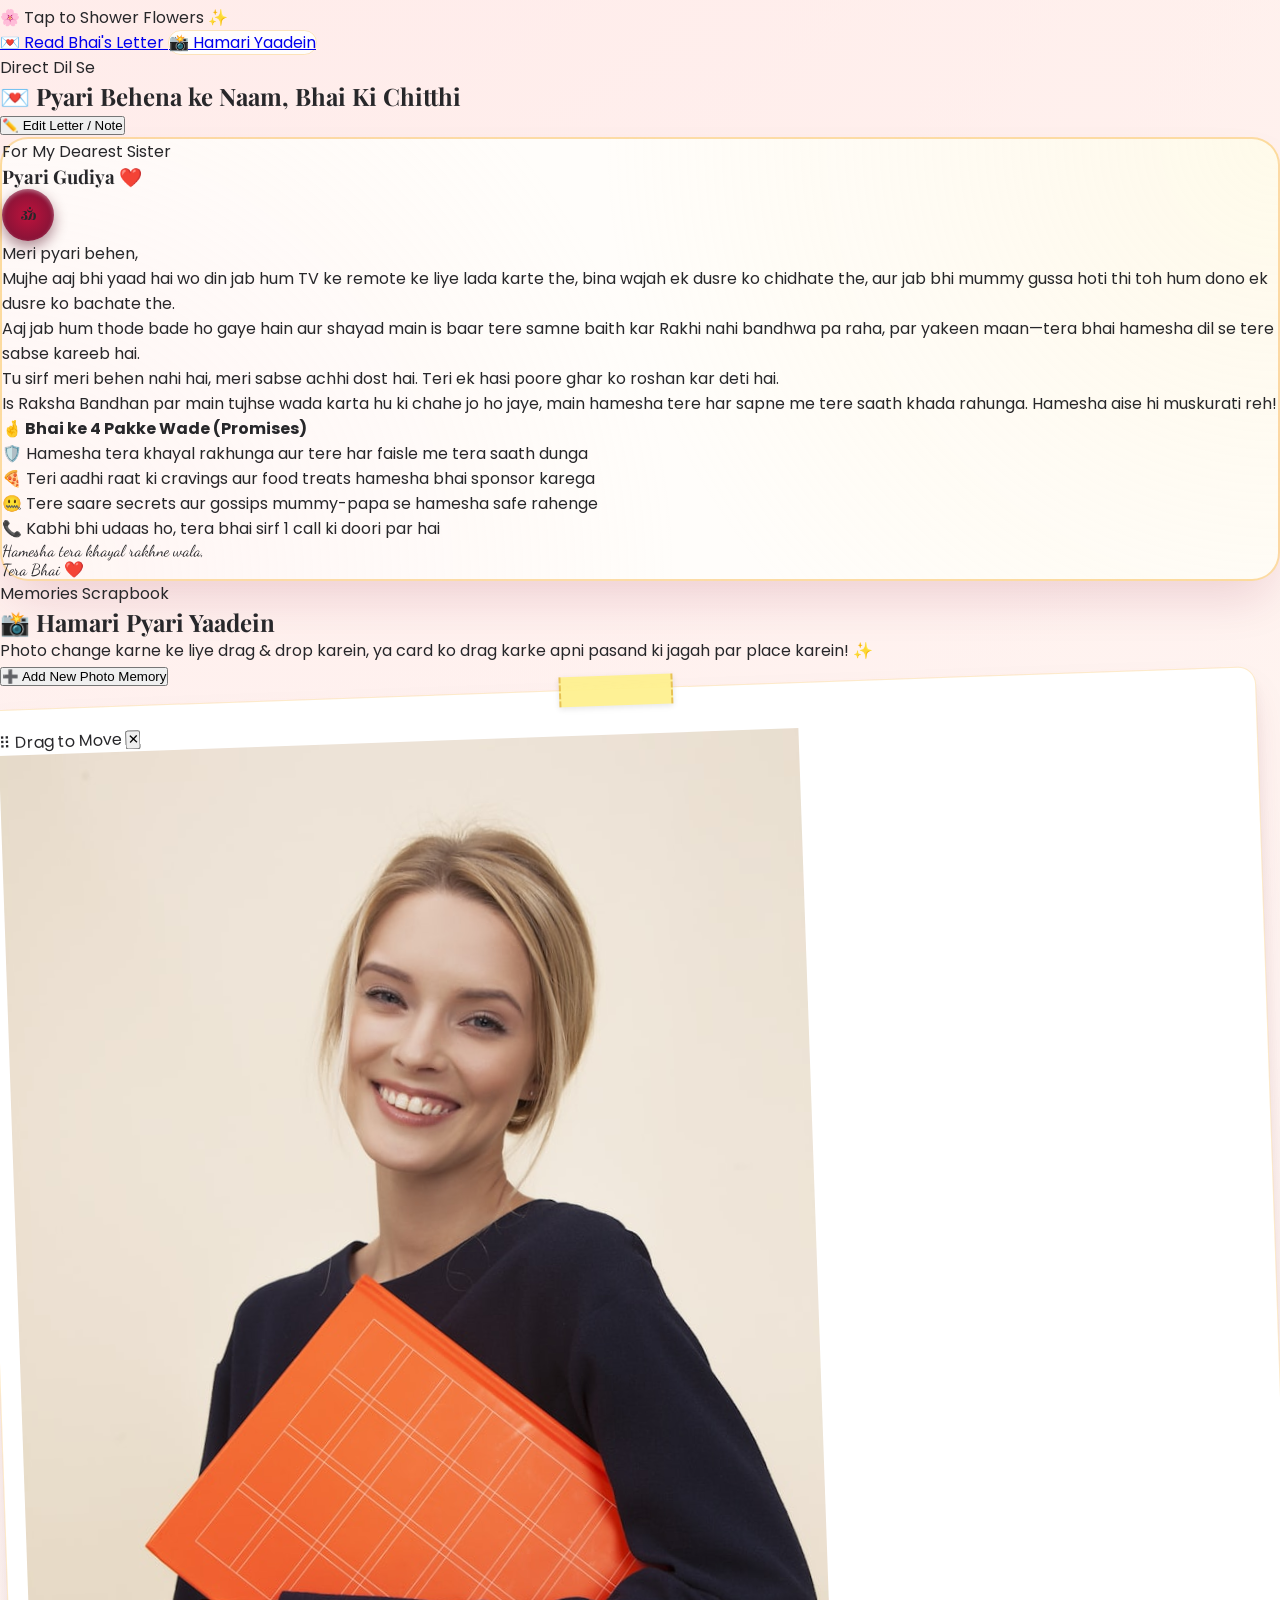
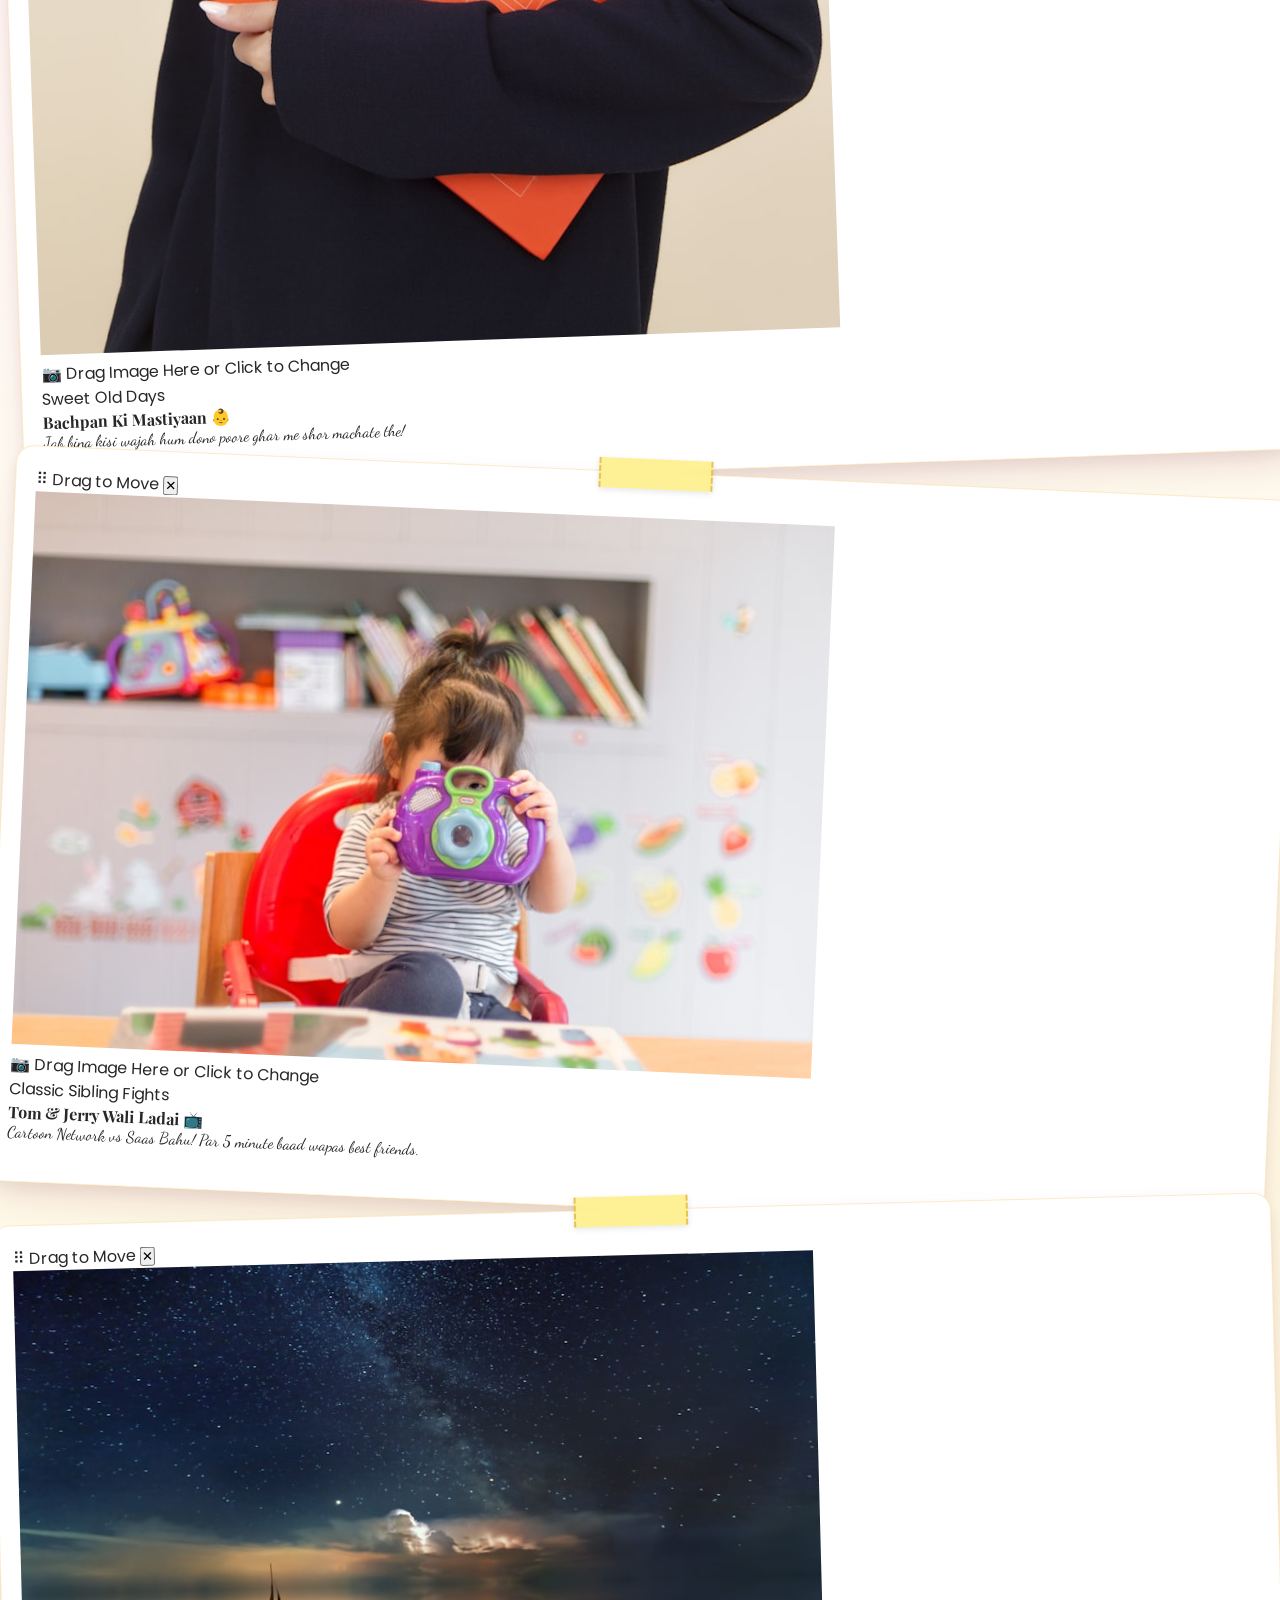
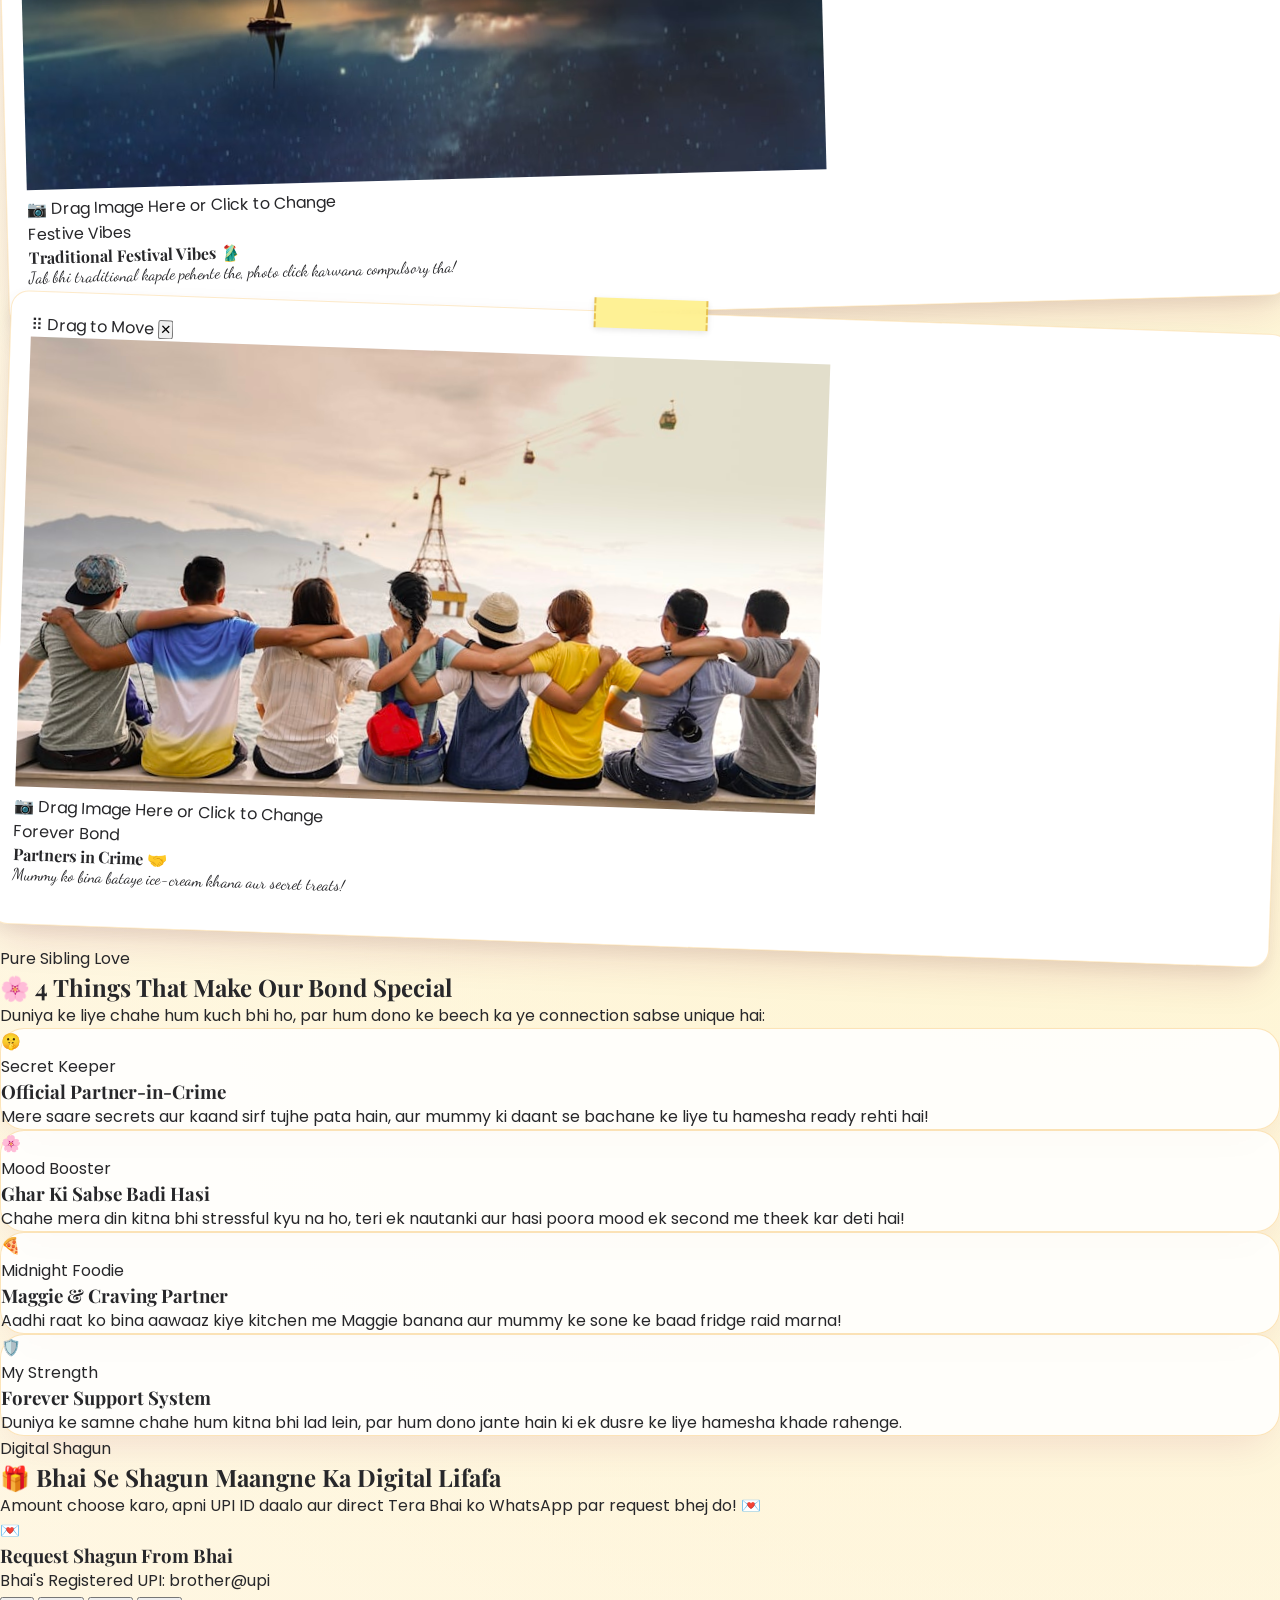
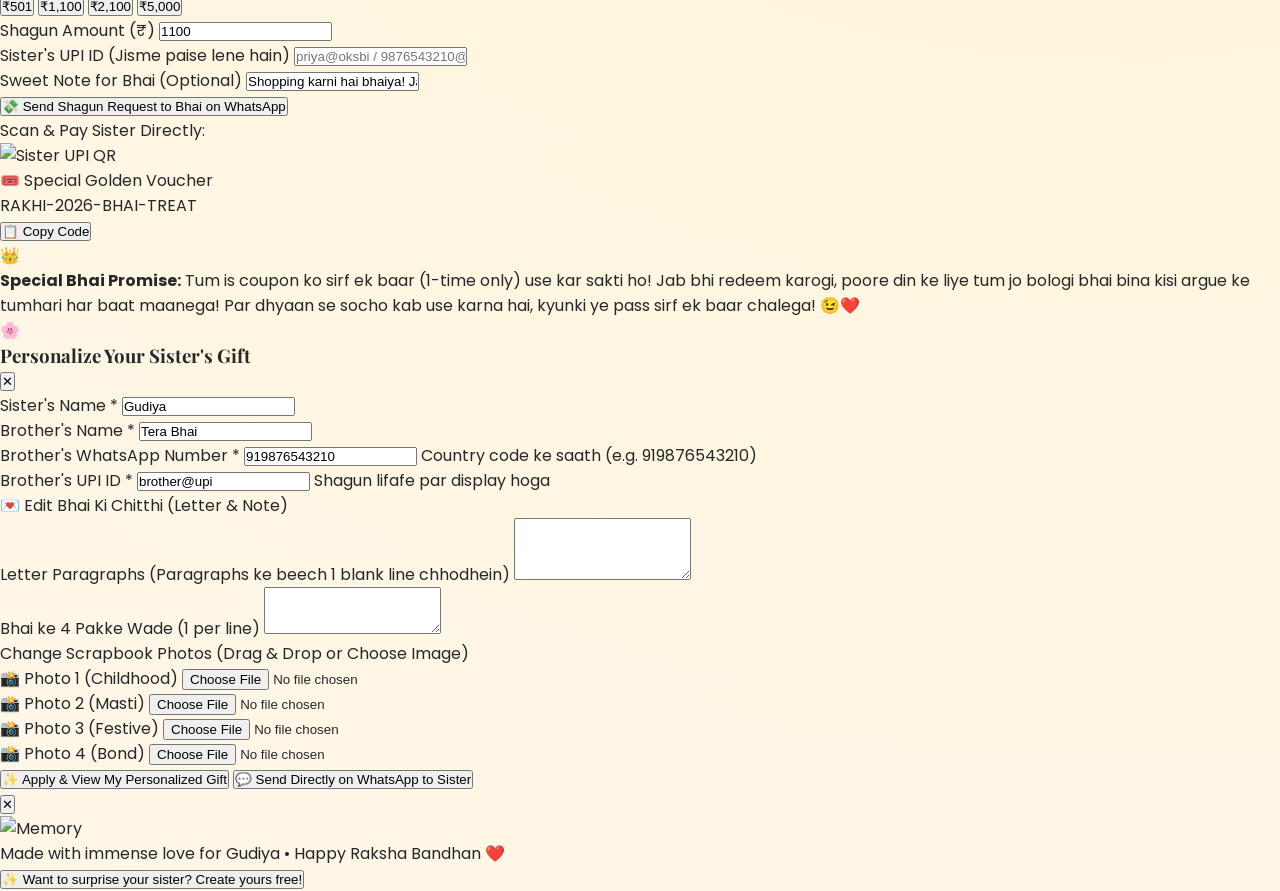
==== commit e64c6069: "Elevate UI/UX maturity with smooth scroll reveals, vinyl visualizer, interactive Rakhi flower bursts" ====
--- a/index.html
+++ b/index.html
@@ -69,21 +69,31 @@
        FLOATING PERSONALIZE & CREATE BUTTON
        ========================================== -->
   <div class="fixed bottom-5 left-5 z-50">
-    <button onclick="window.rakhiApp.openPersonalizeModal()" class="px-4 py-2.5 bg-gradient-to-r from-rose-700 to-amber-600 hover:from-rose-800 hover:to-amber-700 text-white font-bold text-xs rounded-full shadow-2xl flex items-center gap-2 border border-amber-300 hover:scale-105 active:scale-95 transition-all">
+    <button onclick="window.rakhiApp.openPersonalizeModal()" class="px-4 py-2.5 bg-gradient-to-r from-rose-700 via-rose-800 to-amber-700 hover:from-rose-800 hover:to-amber-800 text-white font-bold text-xs rounded-full shadow-2xl flex items-center gap-2 border border-amber-300/80 hover:scale-105 active:scale-95 transition-all">
       <span class="text-sm">✨</span>
       <span>Personalize & Create</span>
     </button>
   </div>
 
   <!-- ==========================================
-       FLOATING SIBLING SOUNDTRACK
+       FLOATING SIBLING SOUNDTRACK (VINYL & WAVEFORM)
        ========================================== -->
   <div class="fixed bottom-5 right-5 z-50">
-    <button id="floatingAudioToggle" class="audio-player-pill px-4 py-2.5 rounded-full flex items-center gap-3 border shadow-xl hover:scale-105 active:scale-95 transition-all bg-white/95">
-      <div id="audioStatusIcon" class="text-xl">🎵</div>
+    <button id="floatingAudioToggle" class="audio-player-pill px-4 py-2.5 rounded-full flex items-center gap-3 border shadow-xl hover:scale-105 active:scale-95 transition-all">
+      <!-- Vinyl Disc Graphic -->
+      <div id="audioVinylDisc" class="vinyl-disc animate-vinyl flex-shrink-0"></div>
+      
       <div class="text-left hidden sm:block">
         <p id="audioTrackTitle" class="text-[10px] uppercase font-bold tracking-wider text-rose-600 truncate max-w-[140px]">Phoolon Ka Taaron Ka</p>
         <p id="audioButtonSubtext" class="text-xs font-semibold text-zinc-700">Playing • Tap to Mute</p>
+      </div>
+
+      <!-- Animated Equalizer Bars -->
+      <div id="audioWaveBars" class="flex items-end gap-0.5 h-4 ml-1">
+        <span class="music-bar"></span>
+        <span class="music-bar"></span>
+        <span class="music-bar"></span>
+        <span class="music-bar"></span>
       </div>
     </button>
   </div>
@@ -102,7 +112,7 @@
   <!-- ==========================================
        TOP BAR
        ========================================== -->
-  <header class="w-full sticky top-0 z-40 backdrop-blur-md bg-white/80 border-b border-amber-200/50 px-4 py-3.5 shadow-sm">
+  <header class="w-full sticky top-0 z-40 backdrop-blur-md bg-white/85 border-b border-amber-200/50 px-4 py-3 shadow-sm transition-all">
     <div class="max-w-5xl mx-auto flex items-center justify-between">
       <div class="flex items-center gap-2">
         <span class="text-2xl animate-spin-slow">🌸</span>
@@ -111,11 +121,11 @@
         </span>
       </div>
 
-      <div class="flex items-center gap-3">
-        <button onclick="window.rakhiApp.openPersonalizeModal()" class="px-3 py-1.5 bg-rose-50 hover:bg-rose-100 text-rose-700 border border-rose-200 text-xs font-bold rounded-lg transition flex items-center gap-1">
+      <div class="flex items-center gap-2.5">
+        <button onclick="window.rakhiApp.openPersonalizeModal()" class="px-3.5 py-1.5 bg-rose-50 hover:bg-rose-100 text-rose-700 border border-rose-200 text-xs font-bold rounded-full transition flex items-center gap-1.5 shadow-xs">
           <span>✏️</span> Edit Details
         </button>
-        <button onclick="window.rakhiApp.shareOnWhatsApp()" class="hidden sm:flex items-center gap-1 px-3 py-1.5 bg-emerald-600 hover:bg-emerald-700 text-white text-xs font-bold rounded-lg shadow transition">
+        <button onclick="window.rakhiApp.shareOnWhatsApp()" class="hidden sm:flex items-center gap-1.5 px-3.5 py-1.5 bg-emerald-600 hover:bg-emerald-700 text-white text-xs font-bold rounded-full shadow transition">
           <span>💬</span> Share
         </button>
       </div>
@@ -146,11 +156,11 @@
       Tere liye ek chhota sa digital surprise banaya hai, scroll karke dekh... ✨
     </p>
 
-    <!-- Silk Rakhi SVG Animation -->
-    <div class="relative w-44 h-44 md:w-52 md:h-52 mx-auto my-2 flex items-center justify-center">
-      <div class="absolute inset-0 rounded-full bg-gradient-to-tr from-amber-400/30 to-rose-400/30 blur-2xl animate-pulse-gold"></div>
-      <div class="relative z-10 animate-float">
-        <svg class="w-40 h-40 md:w-48 md:h-48 drop-shadow-2xl" viewBox="0 0 200 200" fill="none" xmlns="http://www.w3.org/2000/svg">
+    <!-- Silk Rakhi SVG Animation (Interactive Clickable Petal Shower) -->
+    <div id="interactiveRakhi" onclick="window.rakhiApp.triggerRakhiBlessing(event)" class="relative w-48 h-48 md:w-56 md:h-56 mx-auto my-2 flex items-center justify-center cursor-pointer group" title="Click to shower flowers!">
+      <div class="absolute inset-0 rounded-full bg-gradient-to-tr from-amber-400/30 to-rose-400/30 blur-2xl animate-pulse-gold group-hover:scale-110 transition-all duration-500"></div>
+      <div class="relative z-10 animate-float group-hover:scale-105 transition-transform duration-300">
+        <svg class="w-44 h-44 md:w-52 md:h-52 drop-shadow-2xl" viewBox="0 0 200 200" fill="none" xmlns="http://www.w3.org/2000/svg">
           <path d="M10 100 Q 100 130 190 100" stroke="#be123c" stroke-width="6" stroke-linecap="round" />
           <path d="M10 100 Q 100 70 190 100" stroke="#f59e0b" stroke-width="4" stroke-linecap="round" stroke-dasharray="8 6" />
           
@@ -174,10 +184,15 @@
           <circle cx="100" cy="100" r="6" fill="#be123c" />
         </svg>
       </div>
+      
+      <!-- Subtle Floating Hint Badge -->
+      <div class="absolute -bottom-2 bg-white/90 backdrop-blur-sm border border-amber-300 text-[10px] font-bold text-rose-800 px-3 py-1 rounded-full shadow-md pointer-events-none animate-bounce-subtle">
+        🌸 Tap to Shower Flowers ✨
+      </div>
     </div>
 
     <!-- Action Buttons -->
-    <div class="flex flex-wrap items-center justify-center gap-3.5 mt-4">
+    <div class="flex flex-wrap items-center justify-center gap-3.5 mt-6">
       <a href="#letterSection" class="px-6 py-3 bg-gradient-to-r from-rose-600 to-amber-500 hover:from-rose-700 hover:to-amber-600 text-white font-semibold text-xs sm:text-sm rounded-full shadow-lg hover:shadow-xl transition-all transform hover:-translate-y-0.5 flex items-center gap-2">
         <span>💌 Read Bhai's Letter</span>
       </a>
@@ -190,22 +205,22 @@
   <!-- ==========================================
        "EK PYARA SA SANDESH" - BHAI KI CHITTHI
        ========================================== -->
-  <section id="letterSection" class="max-w-3xl mx-auto py-12 px-4">
+  <section id="letterSection" class="max-w-3xl mx-auto py-12 px-4 reveal-on-scroll">
     <div class="text-center mb-6">
-      <span class="text-xs font-bold uppercase tracking-widest text-rose-700 bg-rose-100 px-3 py-1 rounded-full border border-rose-300">
+      <span class="text-xs font-bold uppercase tracking-widest text-rose-700 bg-rose-100 px-3.5 py-1 rounded-full border border-rose-300">
         Direct Dil Se
       </span>
       <h2 id="letterSectionTitle" class="text-2xl sm:text-3xl font-bold font-heading text-zinc-900 mt-2">
         💌 Pyari Behena ke Naam, Bhai Ki Chitthi
       </h2>
       <div class="mt-2">
-        <button onclick="window.rakhiApp.openPersonalizeModal()" class="inline-flex items-center gap-1 text-xs text-rose-600 hover:text-rose-800 bg-rose-50 px-3 py-1 rounded-full border border-rose-200 transition font-semibold">
+        <button onclick="window.rakhiApp.openPersonalizeModal()" class="inline-flex items-center gap-1.5 text-xs text-rose-600 hover:text-rose-800 bg-rose-50 px-3.5 py-1 rounded-full border border-rose-200 transition font-semibold shadow-xs">
           <span>✏️</span> Edit Letter / Note
         </button>
       </div>
     </div>
 
-    <div class="relative bg-[#fffdfa] rounded-3xl p-6 sm:p-10 border-2 border-amber-200 shadow-xl">
+    <div class="letter-parchment p-6 sm:p-10">
       <!-- Letter Header -->
       <div class="flex items-center justify-between border-b border-amber-100 pb-3 mb-5">
         <div>
@@ -249,9 +264,9 @@
   <!-- ==========================================
        HAMARI YAADEIN (LARGE SHOWCASE POLAROID SCRAPBOOK)
        ========================================== -->
-  <section id="memoriesSection" class="max-w-5xl mx-auto py-12 px-4">
+  <section id="memoriesSection" class="max-w-5xl mx-auto py-12 px-4 reveal-on-scroll">
     <div class="text-center mb-8">
-      <span class="text-xs font-bold uppercase tracking-widest text-amber-700 bg-amber-100 px-3 py-1 rounded-full border border-amber-300">
+      <span class="text-xs font-bold uppercase tracking-widest text-amber-700 bg-amber-100 px-3.5 py-1 rounded-full border border-amber-300">
         Memories Scrapbook
       </span>
       <h2 class="text-2xl sm:text-4xl font-bold font-heading text-zinc-900 mt-2">
@@ -278,9 +293,9 @@
   <!-- ==========================================
        HAMARI ANOKHI BONDING (4 SPECIAL TRAITS)
        ========================================== -->
-  <section id="traitsSection" class="max-w-5xl mx-auto py-12 px-4">
+  <section id="traitsSection" class="max-w-5xl mx-auto py-12 px-4 reveal-on-scroll">
     <div class="text-center mb-8">
-      <span class="text-xs font-bold uppercase tracking-widest text-rose-700 bg-rose-100 px-3 py-1 rounded-full border border-rose-300">
+      <span class="text-xs font-bold uppercase tracking-widest text-rose-700 bg-rose-100 px-3.5 py-1 rounded-full border border-rose-300">
         Pure Sibling Love
       </span>
       <h2 class="text-2xl sm:text-3xl font-bold font-heading text-zinc-900 mt-2">
@@ -299,9 +314,9 @@
   <!-- ==========================================
        SMART SHAGUN COLLECTOR (UPI REQUEST & GREETING)
        ========================================== -->
-  <section id="shagunSection" class="max-w-3xl mx-auto py-12 px-4">
+  <section id="shagunSection" class="max-w-3xl mx-auto py-12 px-4 reveal-on-scroll">
     <div class="text-center mb-6">
-      <span class="text-xs font-bold uppercase tracking-widest text-emerald-700 bg-emerald-100 px-3 py-1 rounded-full border border-emerald-300">
+      <span class="text-xs font-bold uppercase tracking-widest text-emerald-700 bg-emerald-100 px-3.5 py-1 rounded-full border border-emerald-300">
         Digital Shagun
       </span>
       <h2 class="text-2xl sm:text-3xl font-bold font-heading text-zinc-900 mt-2">
@@ -312,11 +327,11 @@
       </p>
     </div>
 
-    <!-- Smart Shagun Card -->
-    <div class="bg-gradient-to-br from-amber-500 via-rose-600 to-amber-700 p-1 rounded-3xl shadow-xl max-w-lg mx-auto">
+    <!-- Smart Shagun Card with Animated Glow -->
+    <div class="bg-gradient-to-br from-amber-500 via-rose-600 to-amber-700 p-1 rounded-3xl shadow-xl max-w-lg mx-auto envelope-animated">
       <div class="bg-[#fffdfa] rounded-[22px] p-6 sm:p-8 text-center space-y-5">
         
-        <div class="w-14 h-14 mx-auto rounded-full bg-gradient-to-tr from-amber-400 to-rose-500 flex items-center justify-center text-2xl shadow-md text-white">
+        <div class="w-14 h-14 mx-auto rounded-full bg-gradient-to-tr from-amber-400 to-rose-500 flex items-center justify-center text-2xl shadow-md text-white animate-bounce-subtle">
           💌
         </div>
 
@@ -329,16 +344,16 @@
 
         <!-- Quick Amount Pills -->
         <div class="flex flex-wrap items-center justify-center gap-2">
-          <button type="button" onclick="window.rakhiApp.selectShagunAmount(501)" class="shagun-amt-btn px-3 py-1.5 rounded-full border border-amber-300 bg-amber-50 hover:bg-rose-100 text-xs font-bold text-rose-800 transition">
+          <button type="button" onclick="window.rakhiApp.selectShagunAmount(501)" class="shagun-amt-btn px-3.5 py-1.5 rounded-full border border-amber-300 bg-amber-50 hover:bg-rose-100 text-xs font-bold text-rose-800 transition active:scale-95 shadow-xs">
             ₹501
           </button>
-          <button type="button" onclick="window.rakhiApp.selectShagunAmount(1100)" class="shagun-amt-btn px-3 py-1.5 rounded-full border border-amber-300 bg-amber-50 hover:bg-rose-100 text-xs font-bold text-rose-800 transition">
+          <button type="button" onclick="window.rakhiApp.selectShagunAmount(1100)" class="shagun-amt-btn px-3.5 py-1.5 rounded-full border border-amber-300 bg-amber-50 hover:bg-rose-100 text-xs font-bold text-rose-800 transition active:scale-95 shadow-xs">
             ₹1,100
           </button>
-          <button type="button" onclick="window.rakhiApp.selectShagunAmount(2100)" class="shagun-amt-btn px-3 py-1.5 rounded-full border border-amber-300 bg-amber-50 hover:bg-rose-100 text-xs font-bold text-rose-800 transition">
+          <button type="button" onclick="window.rakhiApp.selectShagunAmount(2100)" class="shagun-amt-btn px-3.5 py-1.5 rounded-full border border-amber-300 bg-amber-50 hover:bg-rose-100 text-xs font-bold text-rose-800 transition active:scale-95 shadow-xs">
             ₹2,100
           </button>
-          <button type="button" onclick="window.rakhiApp.selectShagunAmount(5000)" class="shagun-amt-btn px-3 py-1.5 rounded-full border border-amber-300 bg-amber-50 hover:bg-rose-100 text-xs font-bold text-rose-800 transition">
+          <button type="button" onclick="window.rakhiApp.selectShagunAmount(5000)" class="shagun-amt-btn px-3.5 py-1.5 rounded-full border border-amber-300 bg-amber-50 hover:bg-rose-100 text-xs font-bold text-rose-800 transition active:scale-95 shadow-xs">
             ₹5,000
           </button>
         </div>
@@ -360,7 +375,7 @@
         </div>
 
         <!-- Action Button -->
-        <button type="button" onclick="window.rakhiApp.sendShagunRequestToBhai()" class="w-full py-3 bg-gradient-to-r from-rose-600 to-amber-500 hover:from-rose-700 hover:to-amber-600 text-white font-bold text-xs sm:text-sm rounded-xl shadow-lg transition flex items-center justify-center gap-2">
+        <button type="button" onclick="window.rakhiApp.sendShagunRequestToBhai()" class="w-full py-3 bg-gradient-to-r from-rose-600 to-amber-500 hover:from-rose-700 hover:to-amber-600 text-white font-bold text-xs sm:text-sm rounded-xl shadow-lg transition flex items-center justify-center gap-2 active:scale-95">
           <span>💸</span> Send Shagun Request to Bhai on WhatsApp
         </button>
 
@@ -521,7 +536,7 @@
       Made with immense love for <span class="conf-sister-name font-bold text-rose-700">Gudiya</span> • Happy Raksha Bandhan ❤️
     </p>
     <div>
-      <button onclick="window.rakhiApp.openPersonalizeModal()" class="inline-flex items-center gap-1.5 px-3 py-1 bg-rose-50 hover:bg-rose-100 text-rose-700 border border-rose-200 font-semibold text-[11px] rounded-full shadow-sm transition">
+      <button onclick="window.rakhiApp.openPersonalizeModal()" class="inline-flex items-center gap-1.5 px-3.5 py-1 bg-rose-50 hover:bg-rose-100 text-rose-700 border border-rose-200 font-semibold text-[11px] rounded-full shadow-xs transition">
         <span>✨</span> Want to surprise your sister? Create yours free!
       </button>
     </div>
--- a/css/style.css
+++ b/css/style.css
@@ -10,9 +10,9 @@
   --accent-gold-light: #fde68a;
   --silk-cream: #fffdfa;
   --soft-rose: #ffe4e6;
-  --glass-bg: rgba(255, 255, 255, 0.82);
-  --glass-border: rgba(245, 158, 11, 0.25);
-  --glass-shadow: 0 20px 40px -15px rgba(136, 19, 55, 0.15);
+  --glass-bg: rgba(255, 255, 255, 0.86);
+  --glass-border: rgba(245, 158, 11, 0.28);
+  --glass-shadow: 0 20px 40px -15px rgba(136, 19, 55, 0.12);
 }
 
 * {
@@ -27,6 +27,8 @@
   font-family: 'Poppins', sans-serif;
   color: #27272a;
   background-color: #fffaf0;
+  text-rendering: optimizeLegibility;
+  -webkit-font-smoothing: antialiased;
 }
 
 body {
@@ -35,14 +37,15 @@
   min-height: 100vh;
 }
 
-/* Background Mandala & Festive Gradients */
+/* Background Ambient Lighting & Gradients */
 .festive-bg {
-  background: radial-gradient(circle at 10% 20%, rgba(255, 228, 230, 0.8) 0%, transparent 40%),
-              radial-gradient(circle at 90% 80%, rgba(254, 243, 199, 0.8) 0%, transparent 40%),
-              radial-gradient(circle at 50% 50%, rgba(255, 253, 250, 1) 0%, rgba(254, 242, 242, 0.6) 100%);
-}
-
-/* Typography Helpers with Dynamic Scaling */
+  background: 
+    radial-gradient(circle at 15% 15%, rgba(255, 228, 230, 0.75) 0%, transparent 45%),
+    radial-gradient(circle at 85% 75%, rgba(254, 243, 199, 0.75) 0%, transparent 45%),
+    radial-gradient(circle at 50% 50%, #fffdfa 0%, #fff7ed 100%);
+}
+
+/* Typography Helpers */
 .font-decorative {
   font-family: 'Rozha One', 'Cinzel Decorative', serif;
 }
@@ -57,11 +60,11 @@
 
 /* Fluid Auto-fit Headings */
 .fluid-heading {
-  font-size: clamp(1.75rem, 5vw + 1rem, 3.75rem);
-  line-height: 1.15;
-}
-
-/* Glassmorphism Card Style */
+  font-size: clamp(2rem, 5vw + 1.2rem, 4rem);
+  line-height: 1.12;
+}
+
+/* Refined Glassmorphism Card */
 .glass-card {
   background: var(--glass-bg);
   backdrop-filter: blur(16px);
@@ -69,7 +72,11 @@
   border: 1px solid var(--glass-border);
   box-shadow: var(--glass-shadow);
   border-radius: 1.5rem;
-  transition: transform 0.3s cubic-bezier(0.34, 1.56, 0.64, 1), box-shadow 0.3s ease;
+  transition: transform 0.35s cubic-bezier(0.34, 1.56, 0.64, 1), box-shadow 0.35s ease, border-color 0.3s ease;
+}
+
+.glass-card:hover {
+  border-color: rgba(245, 158, 11, 0.5);
 }
 
 .gold-gradient-text {
@@ -84,30 +91,53 @@
   -webkit-text-fill-color: transparent;
 }
 
-/* Floating Audio Player Widget */
+/* 🎵 MODERN VINYL SOUNDTRACK PILL */
 .audio-player-pill {
-  backdrop-filter: blur(12px);
+  backdrop-filter: blur(16px);
   background: rgba(255, 255, 255, 0.95);
-  border: 1px solid rgba(245, 158, 11, 0.35);
-  box-shadow: 0 10px 25px -5px rgba(136, 19, 55, 0.15);
-  transition: all 0.3s ease;
+  border: 1.5px solid rgba(245, 158, 11, 0.4);
+  box-shadow: 0 15px 30px -5px rgba(136, 19, 55, 0.18);
+  transition: all 0.35s cubic-bezier(0.34, 1.56, 0.64, 1);
 }
 
 .audio-player-pill:hover {
-  transform: translateY(-2px);
-  box-shadow: 0 15px 30px -5px rgba(136, 19, 55, 0.25);
+  transform: translateY(-3px) scale(1.02);
+  box-shadow: 0 20px 35px -5px rgba(136, 19, 55, 0.28);
+  border-color: #f59e0b;
+}
+
+/* Vinyl Disc Graphic */
+.vinyl-disc {
+  width: 36px;
+  height: 36px;
+  border-radius: 50%;
+  background: radial-gradient(circle, #e11d48 0%, #881337 40%, #18181b 45%, #09090b 100%);
+  box-shadow: 0 2px 8px rgba(0, 0, 0, 0.3);
+  position: relative;
+  display: flex;
+  align-items: center;
+  justify-content: center;
+}
+
+.vinyl-disc::after {
+  content: '';
+  width: 10px;
+  height: 10px;
+  background: #ffffff;
+  border-radius: 50%;
+  box-shadow: inset 0 0 2px rgba(0, 0, 0, 0.6);
 }
 
 /* 📸 LARGE & GRAND SHOWCASE POLAROID FRAMES */
 .polaroid {
   background: #ffffff;
-  padding: 22px 22px 42px 22px;
-  box-shadow: 0 25px 45px -8px rgba(136, 19, 55, 0.16), 0 10px 20px rgba(0, 0, 0, 0.06);
-  border-radius: 16px;
+  padding: 20px 20px 40px 20px;
+  box-shadow: 0 20px 40px -10px rgba(136, 19, 55, 0.15), 0 8px 16px rgba(0, 0, 0, 0.05);
+  border-radius: 18px;
   transition: all 0.4s cubic-bezier(0.175, 0.885, 0.32, 1.275);
   position: relative;
   cursor: grab;
-  border: 1px solid rgba(245, 158, 11, 0.2);
+  border: 1px solid rgba(245, 158, 11, 0.22);
 }
 
 .polaroid:active {
@@ -121,7 +151,7 @@
 
 .polaroid.drag-over {
   border: 3px dashed #e11d48 !important;
-  transform: scale(1.04) !important;
+  transform: scale(1.03) !important;
 }
 
 /* Prominent Washi Tape on Top */
@@ -133,8 +163,8 @@
   transform: translateX(-50%);
   width: 110px;
   height: 30px;
-  background-color: rgba(254, 240, 138, 0.88);
-  box-shadow: 0 2px 6px rgba(0,0,0,0.12);
+  background-color: rgba(254, 240, 138, 0.9);
+  box-shadow: 0 2px 6px rgba(0,0,0,0.1);
   backdrop-filter: blur(4px);
   border-left: 2px dashed rgba(202, 138, 4, 0.45);
   border-right: 2px dashed rgba(202, 138, 4, 0.45);
@@ -142,9 +172,9 @@
 }
 
 .polaroid:hover {
-  transform: scale(1.02) rotate(0deg) !important;
+  transform: scale(1.025) rotate(0deg) !important;
   z-index: 20;
-  box-shadow: 0 35px 55px -10px rgba(136, 19, 55, 0.3);
+  box-shadow: 0 35px 55px -10px rgba(136, 19, 55, 0.28);
 }
 
 .photo-upload-overlay {
@@ -155,22 +185,38 @@
   opacity: 1;
 }
 
+/* 💌 VINTAGE PARCHMENT LETTER STYLING */
+.letter-parchment {
+  background: #fffdfa;
+  background-image: 
+    radial-gradient(circle at 100% 0%, rgba(254, 243, 199, 0.3) 0%, transparent 50%),
+    radial-gradient(circle at 0% 100%, rgba(255, 228, 230, 0.3) 0%, transparent 50%);
+  border: 2px solid rgba(245, 158, 11, 0.35);
+  box-shadow: 0 25px 50px -12px rgba(136, 19, 55, 0.16);
+  border-radius: 28px;
+  position: relative;
+}
+
 /* Wax Seal Envelope */
 .wax-seal {
-  width: 50px;
-  height: 50px;
+  width: 52px;
+  height: 52px;
   background: radial-gradient(circle, #be123c 0%, #881337 70%, #4c0519 100%);
   border-radius: 50%;
-  box-shadow: 0 4px 10px rgba(76, 5, 25, 0.4), inset 0 2px 4px rgba(255, 255, 255, 0.3);
+  box-shadow: 0 6px 14px rgba(76, 5, 25, 0.45), inset 0 2px 4px rgba(255, 255, 255, 0.4);
   display: flex;
   align-items: center;
   justify-content: center;
   cursor: pointer;
-  transition: transform 0.3s ease;
+  transition: transform 0.35s cubic-bezier(0.34, 1.56, 0.64, 1);
 }
 
 .wax-seal:hover {
-  transform: scale(1.12) rotate(8deg);
+  transform: scale(1.15) rotate(10deg);
+}
+
+.wax-seal:active {
+  transform: scale(0.95);
 }
 
 /* Canvas Overlay for Flower Petals & Sparkles */
--- a/css/animations.css
+++ b/css/animations.css
@@ -1,14 +1,14 @@
 /* ===================================================================
-   🌸 PYARI BEHENA - RAKSHA BANDHAN ANIMATIONS & KEYFRAMES 🌸
+   🌸 PYARI BEHENA - MASTER ANIMATIONS & MOTION DESIGN 🌸
    =================================================================== */
 
 @keyframes pulseGold {
   0%, 100% {
-    box-shadow: 0 0 15px rgba(245, 158, 11, 0.4), inset 0 0 10px rgba(245, 158, 11, 0.2);
+    box-shadow: 0 0 20px rgba(245, 158, 11, 0.35), inset 0 0 12px rgba(245, 158, 11, 0.2);
     transform: scale(1);
   }
   50% {
-    box-shadow: 0 0 30px rgba(245, 158, 11, 0.8), inset 0 0 20px rgba(245, 158, 11, 0.4);
+    box-shadow: 0 0 40px rgba(245, 158, 11, 0.65), inset 0 0 25px rgba(245, 158, 11, 0.35);
     transform: scale(1.03);
   }
 }
@@ -18,7 +18,7 @@
     transform: translateY(0px) rotate(0deg);
   }
   50% {
-    transform: translateY(-12px) rotate(2deg);
+    transform: translateY(-10px) rotate(1.5deg);
   }
 }
 
@@ -27,155 +27,115 @@
     transform: translateY(0px) rotate(0deg);
   }
   50% {
-    transform: translateY(12px) rotate(-2deg);
+    transform: translateY(10px) rotate(-1.5deg);
   }
 }
 
 @keyframes spinSlow {
-  0% {
-    transform: rotate(0deg);
+  0% { transform: rotate(0deg); }
+  100% { transform: rotate(360deg); }
+}
+
+@keyframes vinylSpin {
+  0% { transform: rotate(0deg); }
+  100% { transform: rotate(360deg); }
+}
+
+@keyframes waveBar {
+  0%, 100% { height: 4px; }
+  50% { height: 16px; }
+}
+
+@keyframes shimmerText {
+  0% { background-position: -200% 0; }
+  100% { background-position: 200% 0; }
+}
+
+@keyframes bounceSubtle {
+  0%, 100% { transform: translateY(0); }
+  50% { transform: translateY(-6px); }
+}
+
+@keyframes envelopeGlow {
+  0%, 100% {
+    box-shadow: 0 10px 30px -10px rgba(190, 18, 60, 0.3);
   }
-  100% {
-    transform: rotate(360deg);
+  50% {
+    box-shadow: 0 20px 45px -10px rgba(245, 158, 11, 0.5);
   }
 }
 
-@keyframes aartiRevolve {
-  0% {
-    transform: rotate(0deg) translateX(30px) rotate(0deg);
-  }
-  100% {
-    transform: rotate(360deg) translateX(30px) rotate(-360deg);
-  }
+@keyframes stampPress {
+  0% { transform: scale(1); }
+  50% { transform: scale(0.9) rotate(-6deg); }
+  100% { transform: scale(1) rotate(0deg); }
 }
 
-@keyframes shimmer {
-  0% {
-    background-position: -200% 0;
-  }
-  100% {
-    background-position: 200% 0;
-  }
+/* 🌟 SCROLL REVEAL UTILITIES */
+.reveal-on-scroll {
+  opacity: 0;
+  transform: translateY(28px);
+  transition: opacity 0.75s cubic-bezier(0.16, 1, 0.3, 1), transform 0.75s cubic-bezier(0.16, 1, 0.3, 1);
+  will-change: opacity, transform;
 }
 
-@keyframes bounceSubtle {
-  0%, 100% {
-    transform: translateY(0);
-  }
-  50% {
-    transform: translateY(-8px);
-  }
+.reveal-on-scroll.reveal-visible {
+  opacity: 1;
+  transform: translateY(0);
 }
 
-@keyframes ribbonPop {
-  0% {
-    transform: scale(0.6) rotate(-15deg);
-    opacity: 0;
-  }
-  70% {
-    transform: scale(1.1) rotate(5deg);
-    opacity: 1;
-  }
-  100% {
-    transform: scale(1) rotate(0deg);
-    opacity: 1;
-  }
-}
+.stagger-1 { transition-delay: 0.1s; }
+.stagger-2 { transition-delay: 0.2s; }
+.stagger-3 { transition-delay: 0.3s; }
+.stagger-4 { transition-delay: 0.4s; }
 
-@keyframes tilakGlow {
-  0% {
-    transform: scale(0);
-    opacity: 0;
-  }
-  50% {
-    transform: scale(1.4);
-    opacity: 1;
-    box-shadow: 0 0 25px #ef4444;
-  }
-  100% {
-    transform: scale(1);
-    opacity: 1;
-    box-shadow: 0 0 10px #ef4444;
-  }
-}
-
-@keyframes rakhiTie {
-  0% {
-    transform: scale(0.2) rotate(-90deg);
-    opacity: 0;
-  }
-  60% {
-    transform: scale(1.15) rotate(10deg);
-    opacity: 1;
-  }
-  100% {
-    transform: scale(1) rotate(0deg);
-    opacity: 1;
-  }
-}
-
-/* Utility Animation Classes */
+/* 🌟 ANIMATION HELPER CLASSES */
 .animate-float {
-  animation: floatSlow 4s infinite ease-in-out;
+  animation: floatSlow 5s ease-in-out infinite;
 }
 
 .animate-float-reverse {
-  animation: floatReverse 4.5s infinite ease-in-out;
+  animation: floatReverse 6s ease-in-out infinite;
+}
+
+.animate-pulse-gold {
+  animation: pulseGold 3.5s infinite;
 }
 
 .animate-spin-slow {
   animation: spinSlow 20s linear infinite;
 }
 
-.animate-bounce-subtle {
-  animation: bounceSubtle 2.5s infinite ease-in-out;
+.animate-vinyl {
+  animation: vinylSpin 3s linear infinite;
 }
 
-.animate-pulse-gold {
-  animation: pulseGold 2s infinite ease-in-out;
+.animate-bounce-subtle {
+  animation: bounceSubtle 3s ease-in-out infinite;
 }
 
-.animate-shimmer {
-  background: linear-gradient(90deg, rgba(255,255,255,0) 0%, rgba(255,255,255,0.6) 50%, rgba(255,255,255,0) 100%);
-  background-size: 200% 100%;
-  animation: shimmer 2.5s infinite;
+.envelope-animated {
+  animation: envelopeGlow 4s ease-in-out infinite;
 }
 
-.animate-tilak {
-  animation: tilakGlow 0.6s cubic-bezier(0.34, 1.56, 0.64, 1) forwards;
+/* Audio Visualizer Bars */
+.music-bar {
+  width: 3px;
+  background: #e11d48;
+  border-radius: 2px;
+  animation: waveBar 1.2s ease-in-out infinite;
 }
 
-.animate-rakhi {
-  animation: rakhiTie 0.8s cubic-bezier(0.34, 1.56, 0.64, 1) forwards;
+.music-bar:nth-child(1) { animation-delay: 0.1s; }
+.music-bar:nth-child(2) { animation-delay: 0.3s; }
+.music-bar:nth-child(3) { animation-delay: 0.2s; }
+.music-bar:nth-child(4) { animation-delay: 0.4s; }
+
+/* Shimmer on Headings */
+.shimmer-gold {
+  background: linear-gradient(90deg, #b45309 0%, #fbbf24 50%, #b45309 100%);
+  background-size: 200% auto;
+  -webkit-background-clip: text;
+  -webkit-text-fill-color: transparent;
+  animation: shimmerText 6s linear infinite;
 }
-
-/* Interactive Card Flip */
-.flip-card-inner {
-  transition: transform 0.6s cubic-bezier(0.4, 0, 0.2, 1);
-  transform-style: preserve-3d;
-}
-
-.flip-card-inner.flipped {
-  transform: rotateY(180deg);
-}
-
-.flip-card-front, .flip-card-back {
-  backface-visibility: hidden;
-  -webkit-backface-visibility: hidden;
-}
-
-.flip-card-back {
-  transform: rotateY(180deg);
-}
-
-/* Modal Open Animations */
-.modal-enter {
-  opacity: 0;
-  transform: scale(0.9) translateY(20px);
-}
-
-.modal-enter-active {
-  opacity: 1;
-  transform: scale(1) translateY(0);
-  transition: all 0.3s cubic-bezier(0.34, 1.56, 0.64, 1);
-}
